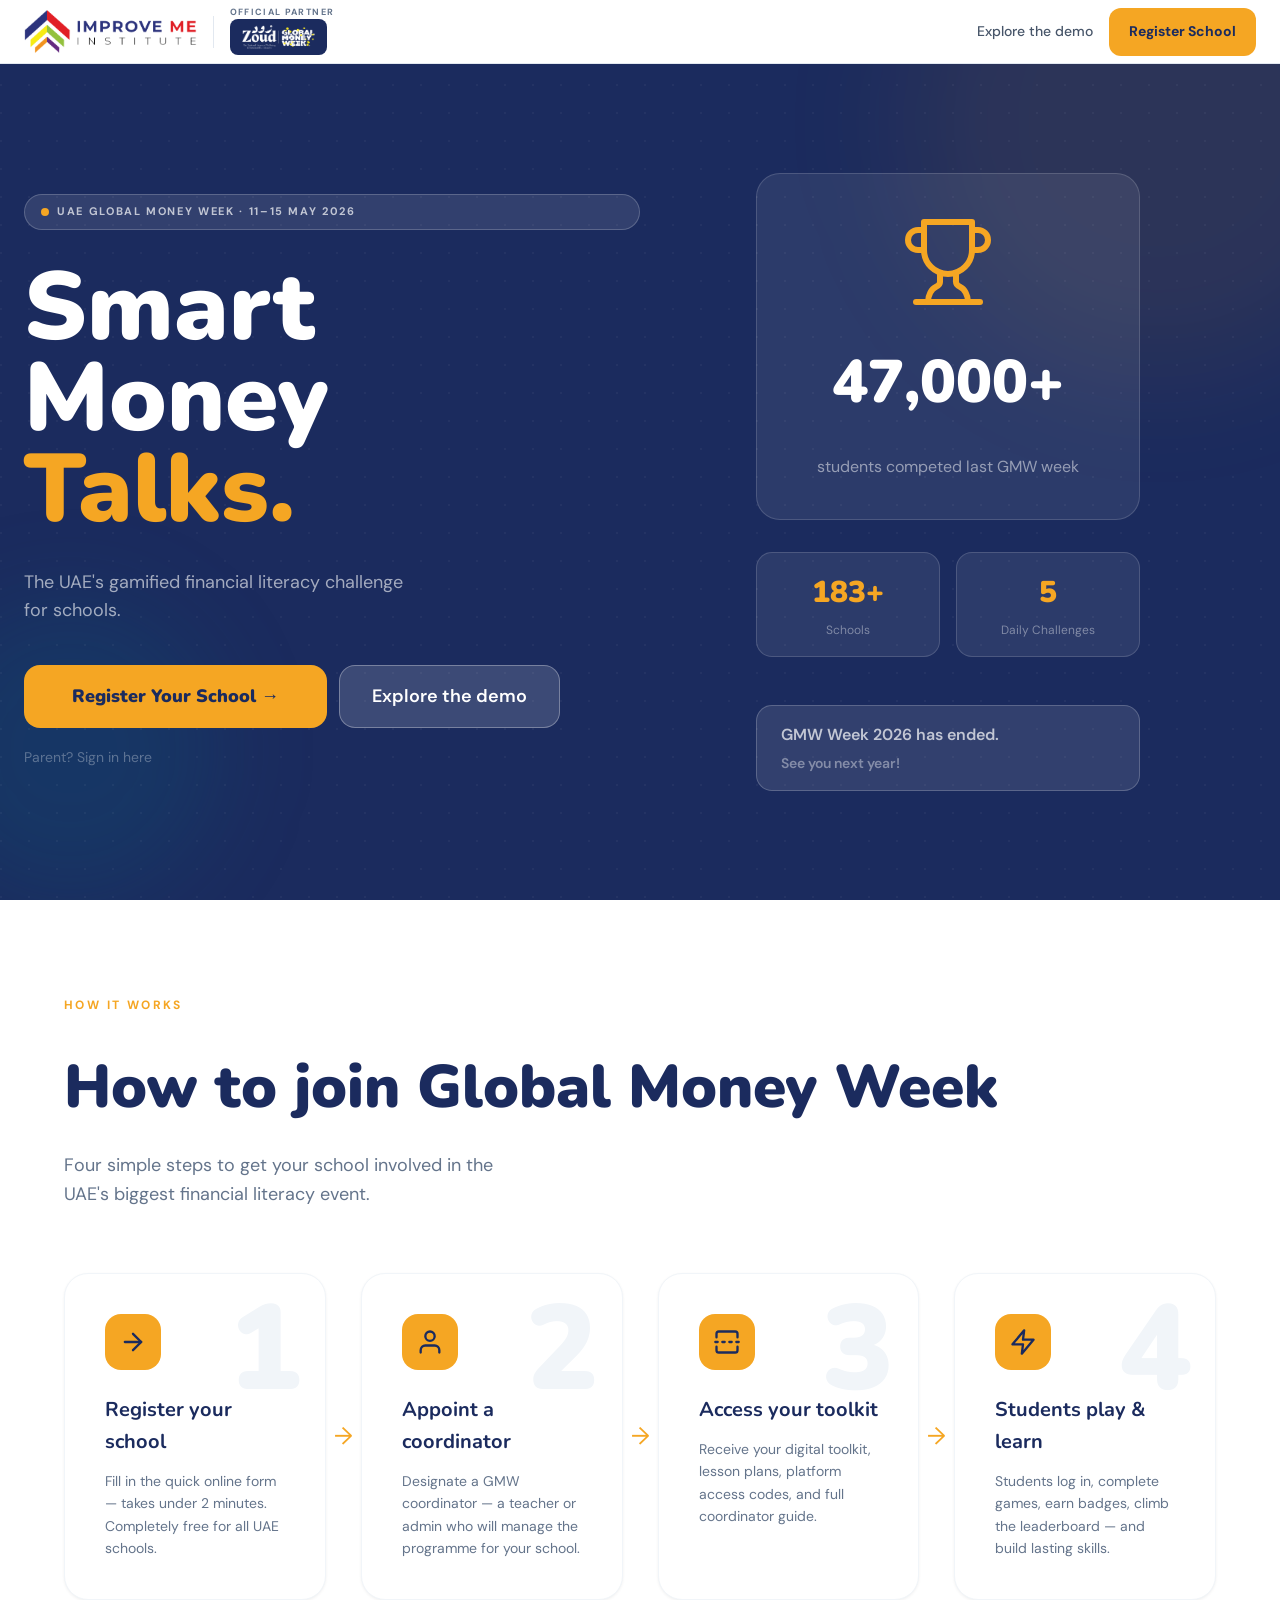
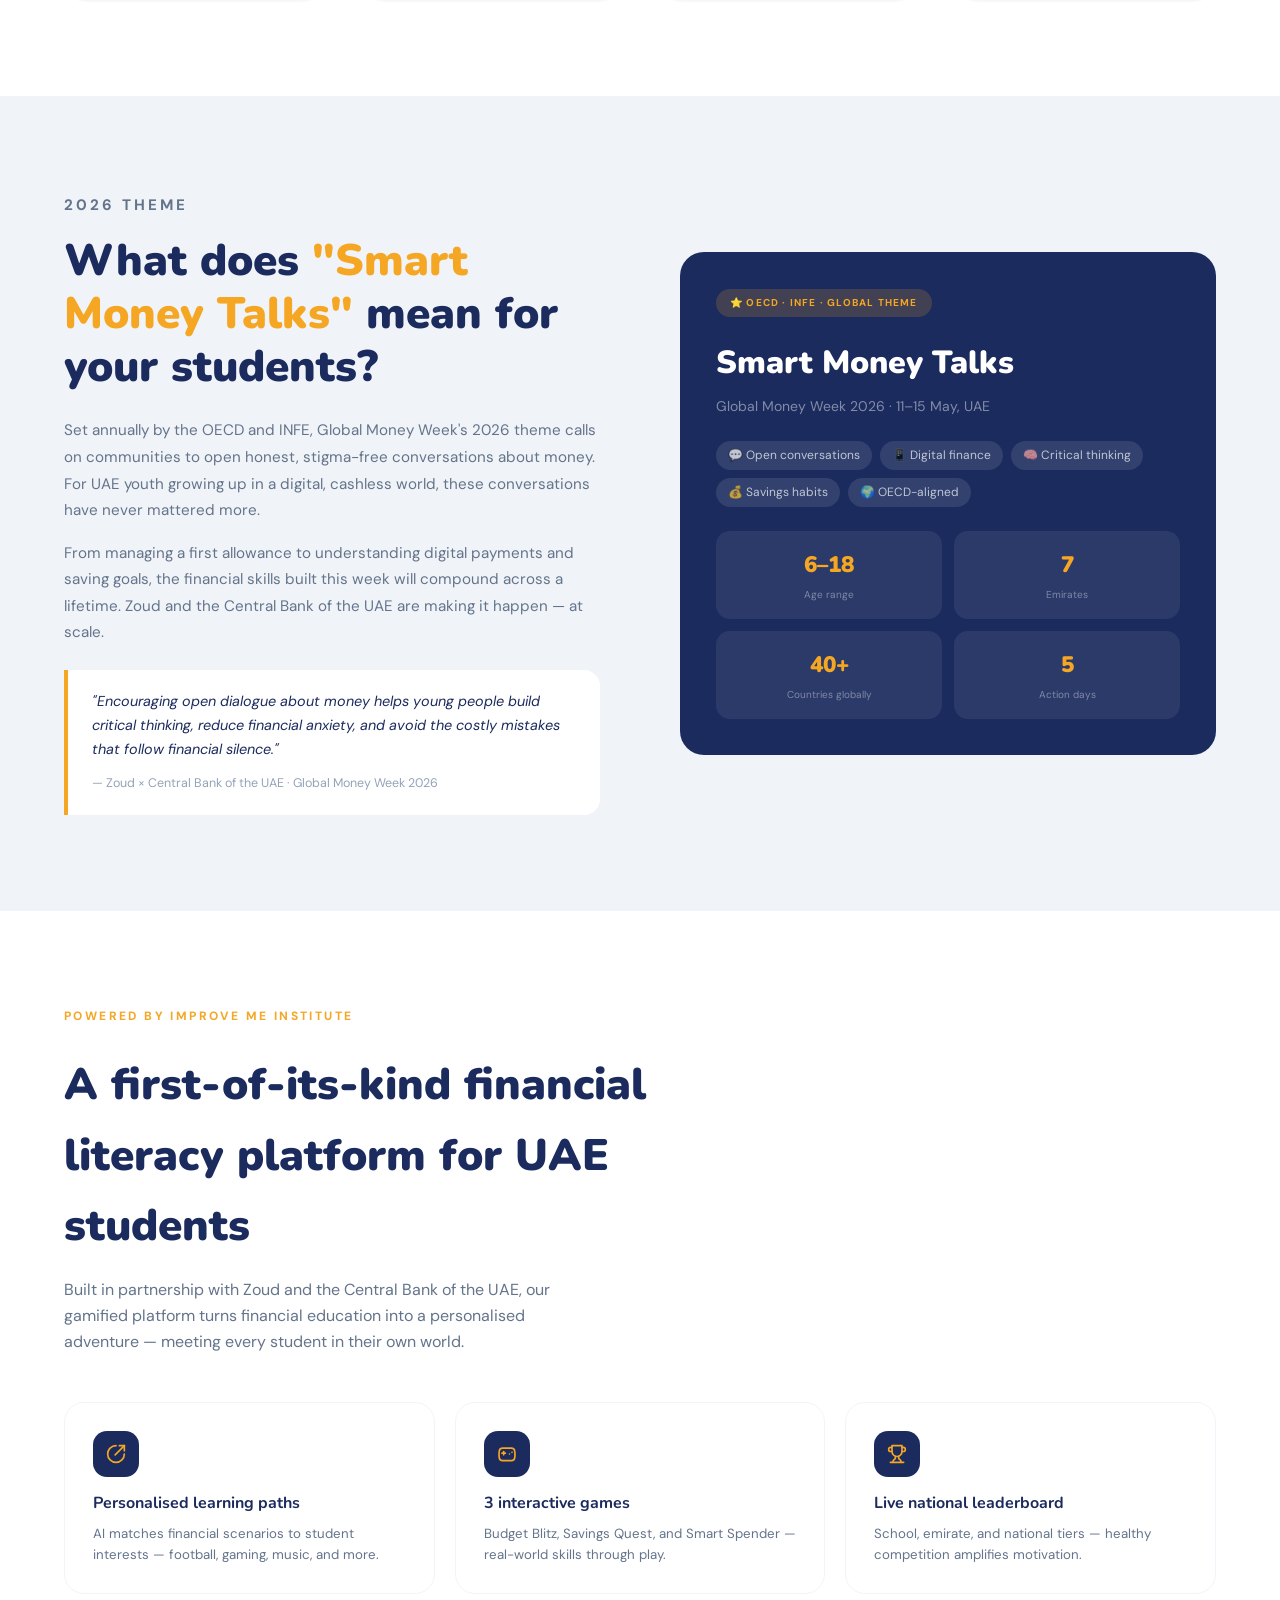
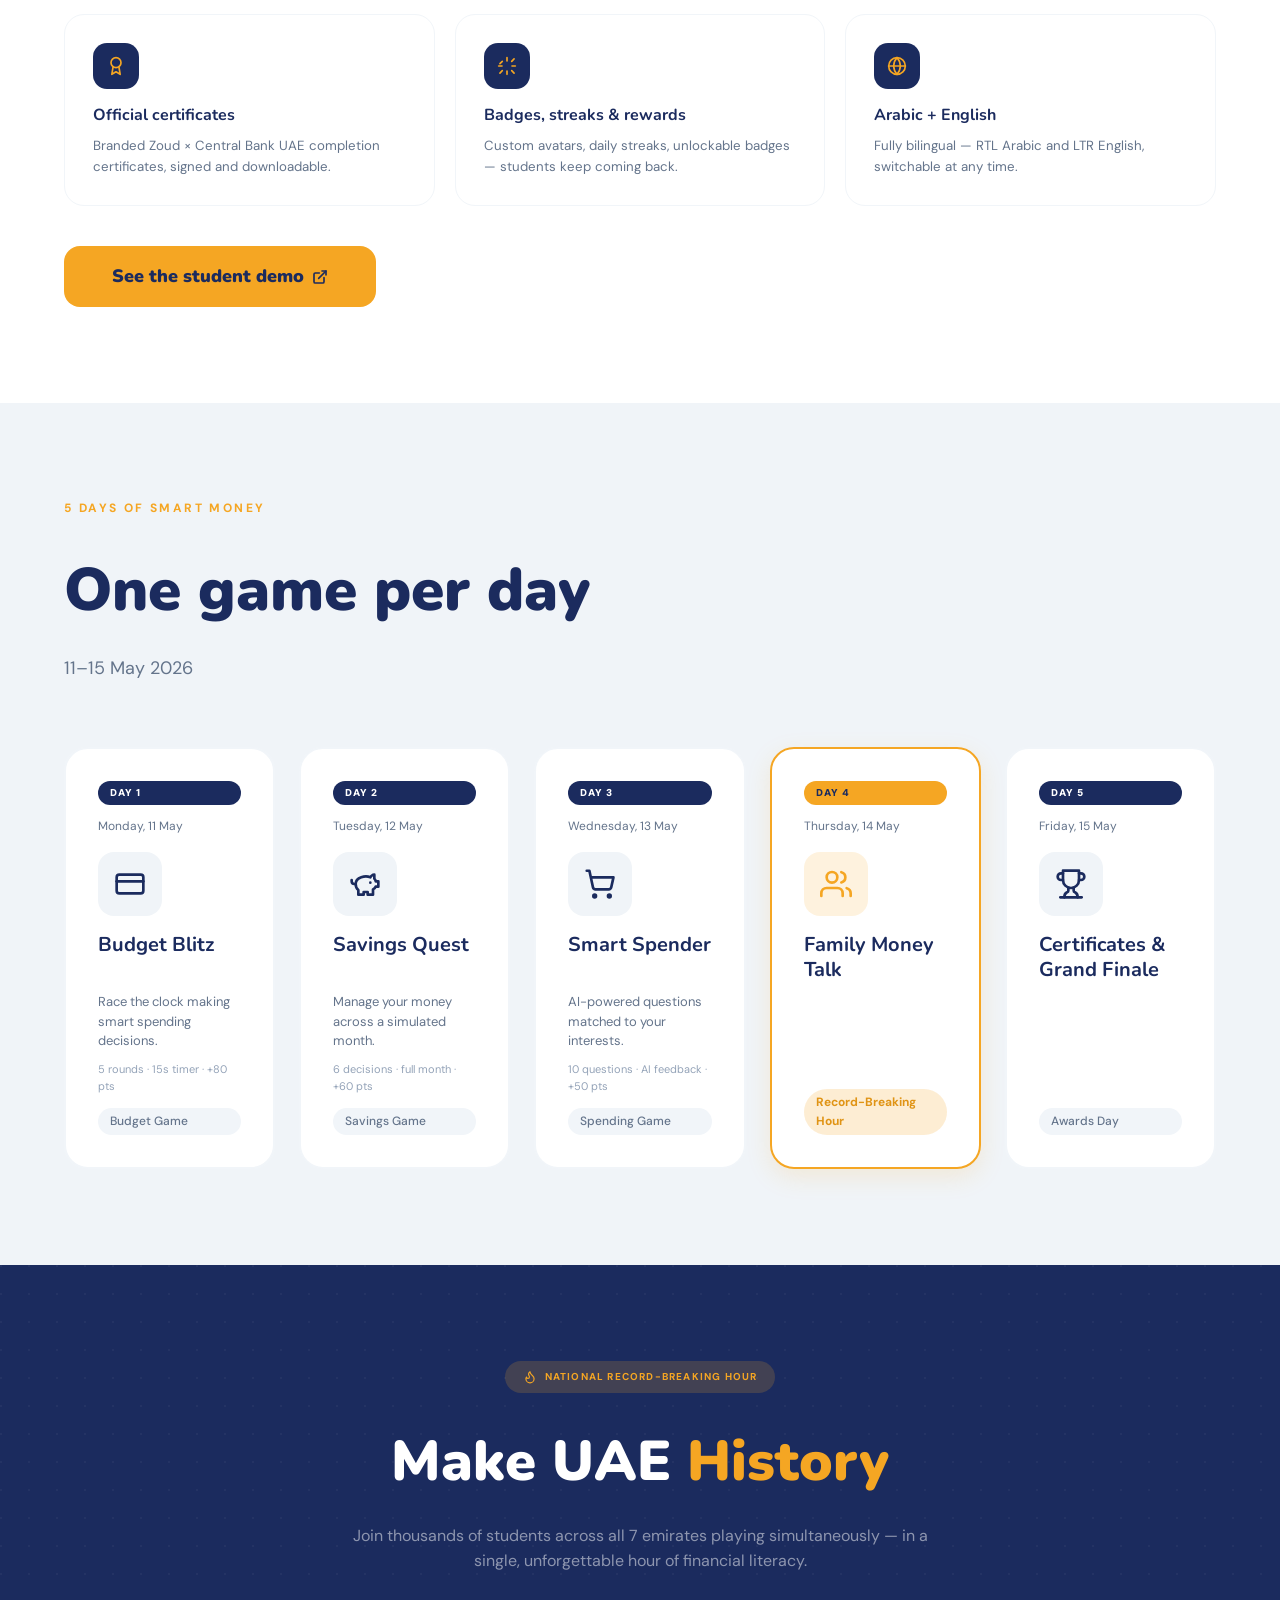
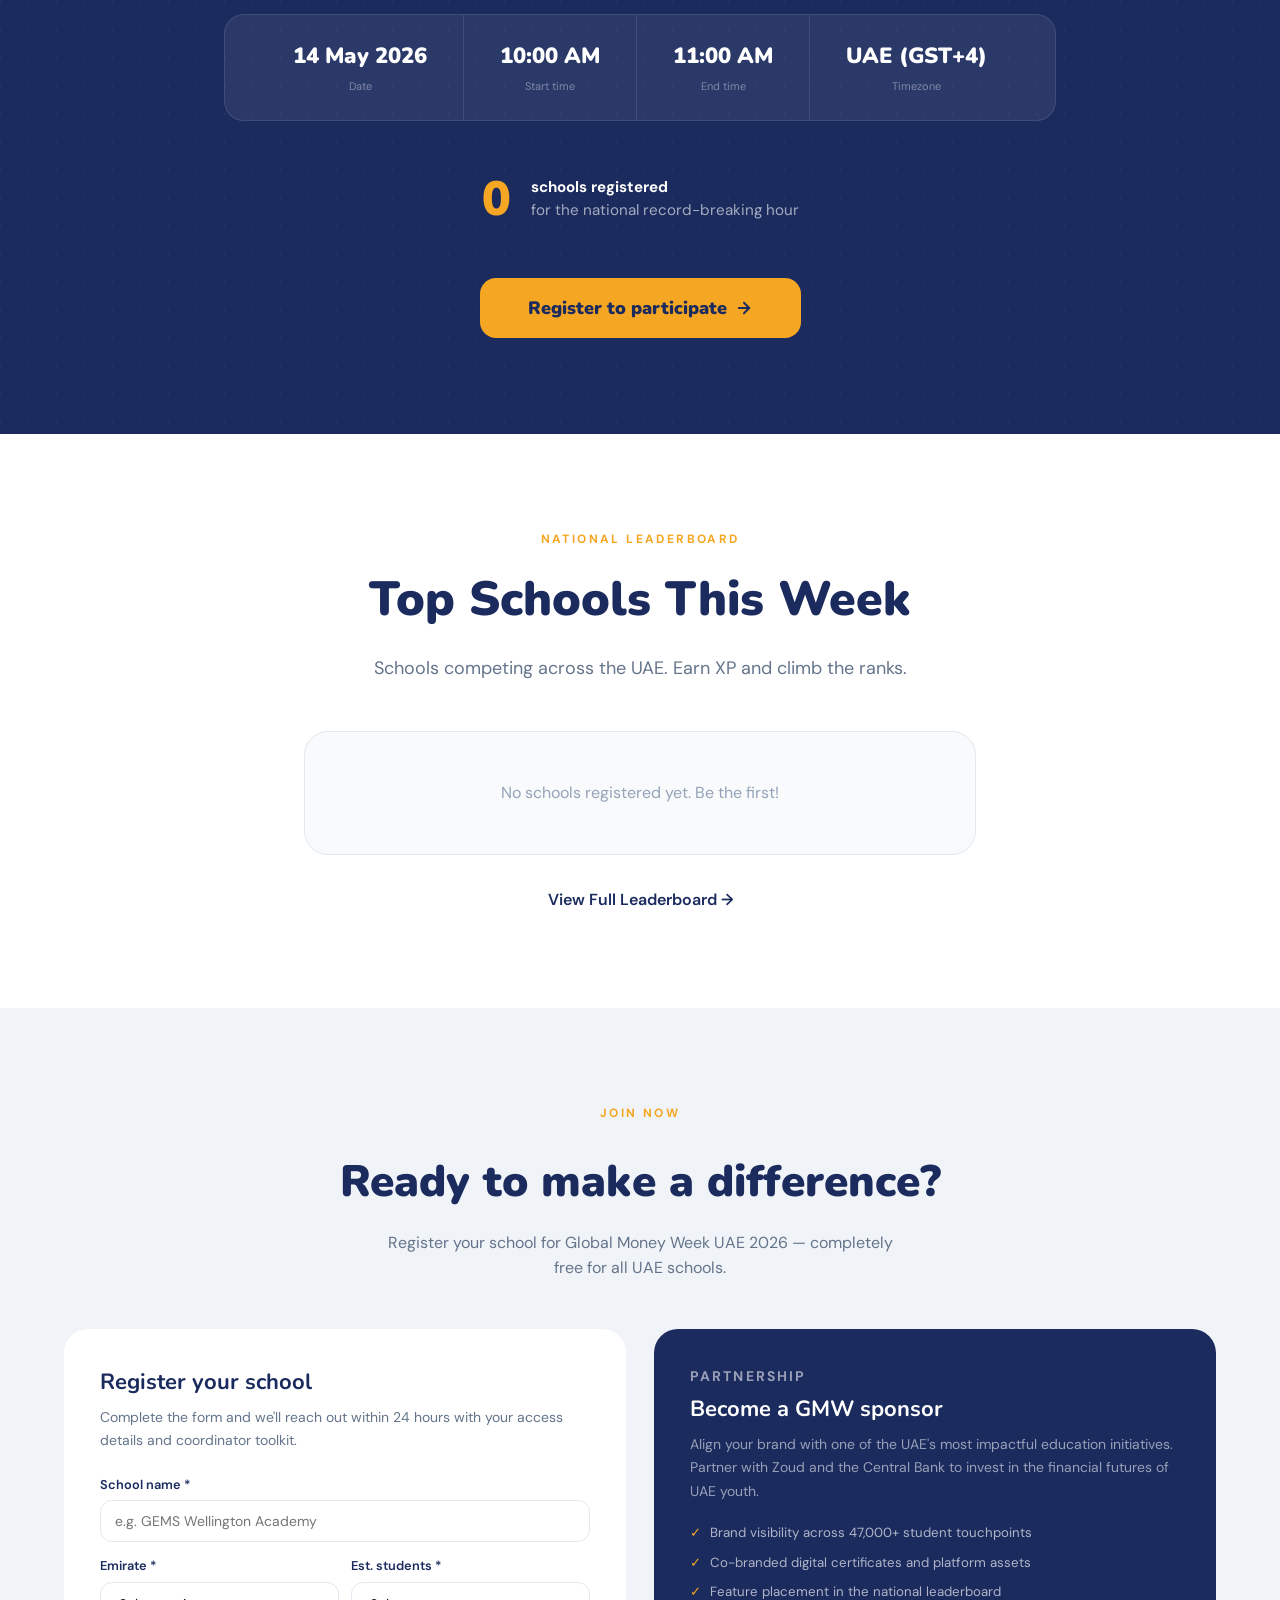
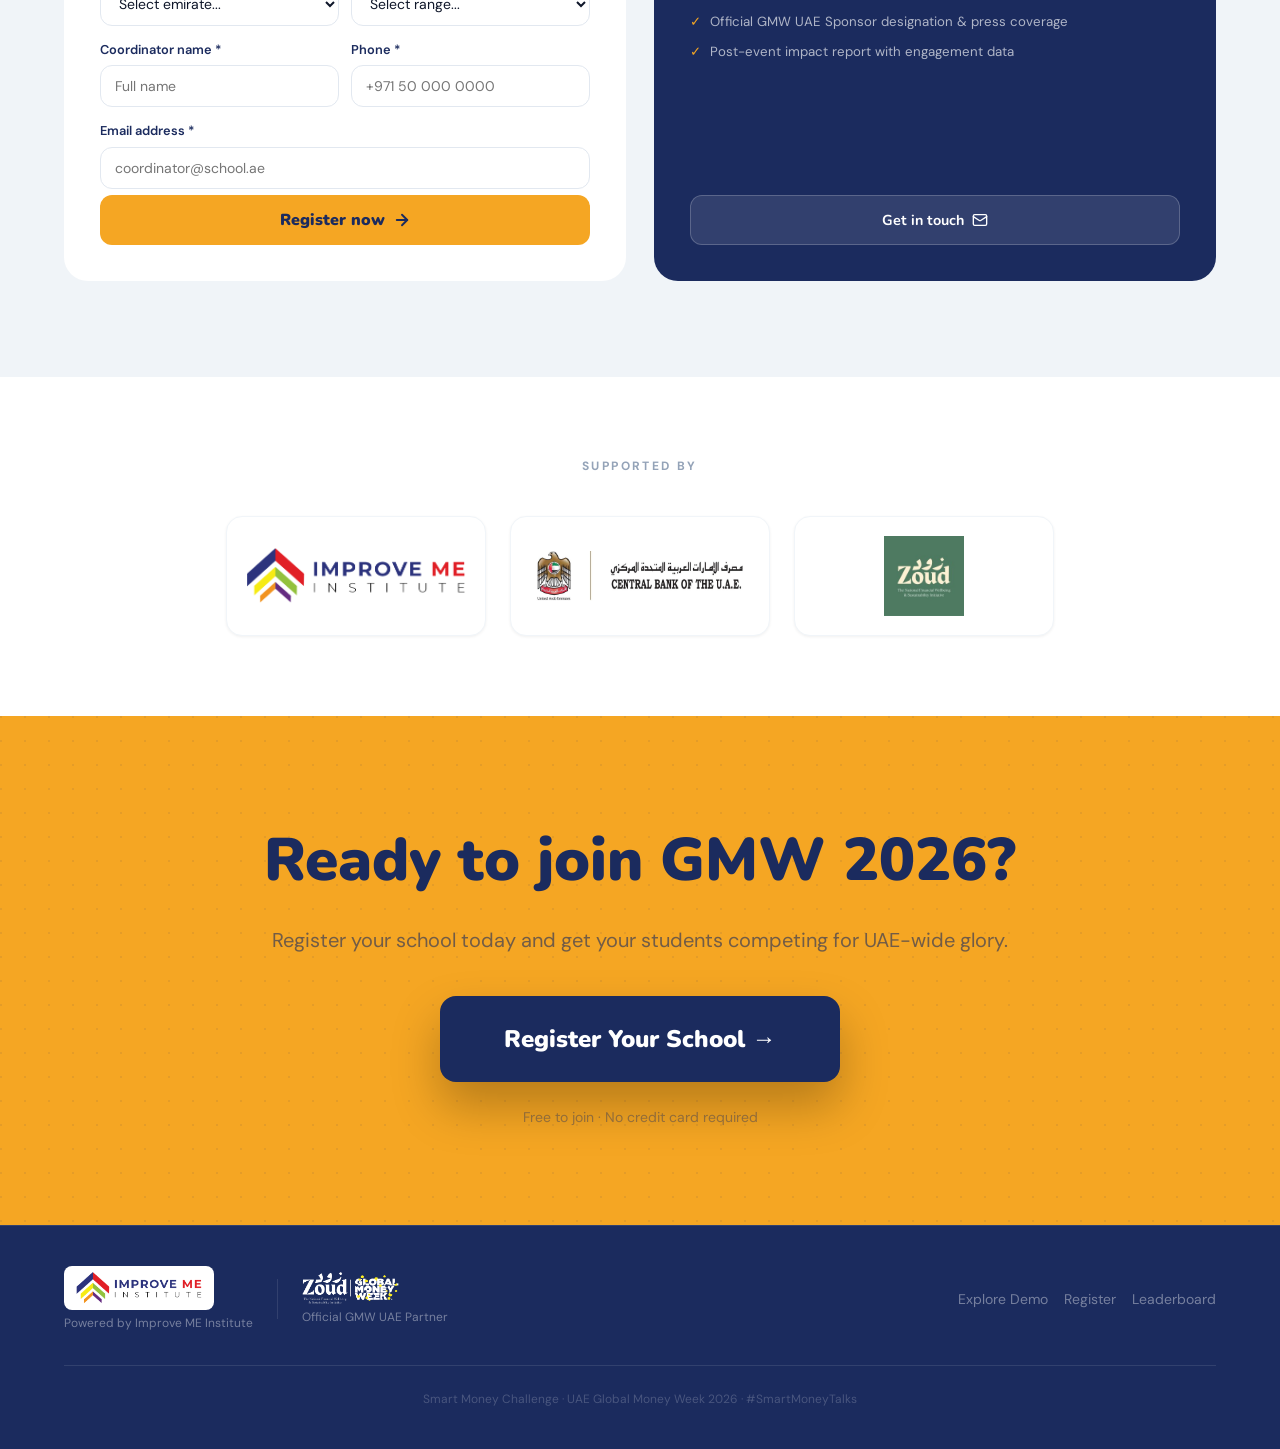
==== landing-page/smart-money-challenge.html @ eb3cdd10 "Rename landing page to smart-money-challenge.html; make app full-viewport - Rename landing-page/inde" ====
<!DOCTYPE html>
<html lang="en">
<head>
<meta charset="UTF-8"/>
<meta name="viewport" content="width=device-width, initial-scale=1.0"/>
<title>Smart Money Challenge — GMW 2026</title>
<meta name="description" content="UAE Global Money Week 2026 — Smart Money Talks"/>
<link rel="preconnect" href="https://fonts.googleapis.com"/>
<link rel="preconnect" href="https://fonts.gstatic.com" crossorigin/>
<link href="https://fonts.googleapis.com/css2?family=Nunito:wght@400;600;700;800;900&family=DM+Sans:wght@400;500;600&display=swap" rel="stylesheet"/>
<style>
*,*::before,*::after{box-sizing:border-box;margin:0;padding:0}
html{color-scheme:light;scroll-behavior:smooth}
body{
  font-family:'DM Sans',system-ui,sans-serif;
  background:#F0F4F8;
  color:#0F172A;
  line-height:1.6;
  overflow-x:hidden;
  min-height:100vh;
  -webkit-font-smoothing:antialiased;
}
img{max-width:100%;display:block}
a{text-decoration:none;color:inherit}

/* ANIMATIONS */
@keyframes fadeInUpLanding{from{opacity:0;transform:translateY(32px)}to{opacity:1;transform:translateY(0)}}
@keyframes fadeIn{from{opacity:0}to{opacity:1}}
@keyframes pulse-slow{0%,100%{opacity:1}50%{opacity:.6}}
.anim-1{animation:fadeInUpLanding .7s ease-out .1s both}
.anim-2{animation:fadeInUpLanding .7s ease-out .25s both}
.anim-3{animation:fadeInUpLanding .7s ease-out .4s both}
.anim-4{animation:fadeInUpLanding .7s ease-out .55s both}
.anim-5{animation:fadeInUpLanding .7s ease-out .7s both}
.pulse-dot{animation:pulse-slow 2s ease-in-out infinite}

/* NAV */
nav.topnav{
  position:fixed;top:0;left:0;right:0;z-index:50;
  height:64px;background:#fff;border-bottom:1px solid #E2E8F0;
  display:flex;align-items:center;
}
.nav-inner{
  height:100%;max-width:80rem;margin:0 auto;padding:0 1.5rem;
  display:flex;align-items:center;justify-content:space-between;width:100%;
}
.nav-logo{display:flex;align-items:center;gap:1rem}
.nav-divider{height:2rem;width:1px;background:#E2E8F0}
.nav-brand{display:flex;flex-direction:column;align-items:flex-start;gap:2px}
.nav-brand-label{font-size:9px;font-weight:700;letter-spacing:.15em;text-transform:uppercase;color:#64748B;line-height:1}
.nav-brand-badge{background:#1B2B5E;border-radius:8px;padding:6px 12px;display:flex;align-items:center;justify-content:center}
.nav-actions{display:flex;align-items:center;gap:1rem}
.nav-demo{color:#475569;font-size:.875rem;font-weight:500;transition:color .2s;display:flex;align-items:center;min-height:48px}
.nav-demo:hover{color:#0F172A}
.nav-register{
  background:#F5A623;color:#1B2B5E;font-weight:700;
  border-radius:12px;padding:8px 20px;font-size:.875rem;
  transition:background .2s;display:flex;align-items:center;min-height:48px;
}
.nav-register:hover{background:#E09415}

/* HERO */
.hero{
  min-height:100vh;background:#1B2B5E;padding-top:64px;
  overflow:hidden;position:relative;
}
.hero-bg-circle1{
  position:absolute;width:500px;height:500px;border-radius:50%;
  background:rgba(245,166,35,.08);top:-128px;right:-128px;
  filter:blur(64px);pointer-events:none;
}
.hero-bg-circle2{
  position:absolute;width:300px;height:300px;border-radius:50%;
  background:rgba(0,123,138,.15);bottom:0;left:-80px;
  filter:blur(48px);pointer-events:none;
}
.hero-dot-grid{
  position:absolute;inset:0;opacity:.04;
  background-image:radial-gradient(circle at 1px 1px,white 1px,transparent 0);
  background-size:28px 28px;pointer-events:none;
}
.hero-inner{
  max-width:80rem;margin:0 auto;padding:0 1.5rem;
  position:relative;z-index:10;
}
.hero-grid{
  display:grid;grid-template-columns:1fr 1fr;gap:0;
  align-items:stretch;min-height:calc(100vh - 64px);
}
.hero-left{
  display:flex;flex-direction:column;justify-content:center;
  padding:96px 0;min-height:calc(100vh - 64px);
}
.hero-badge{
  display:inline-flex;align-items:center;gap:8px;
  background:rgba(255,255,255,.1);border:1px solid rgba(255,255,255,.2);
  border-radius:999px;padding:8px 16px;margin-bottom:32px;
}
.hero-badge-dot{width:8px;height:8px;border-radius:50%;background:#F5A623}
.hero-badge-text{color:rgba(255,255,255,.7);font-size:11px;font-weight:700;letter-spacing:.15em;text-transform:uppercase}
.hero-h1{margin-bottom:32px;font-family:'Nunito',sans-serif}
.hero-h1 .line1,.hero-h1 .line2{display:block;font-size:clamp(56px,9vw,96px);font-weight:900;color:#fff;line-height:.95}
.hero-h1 .line3{display:block;font-size:clamp(56px,9vw,96px);font-weight:900;color:#F5A623;line-height:.95}
.hero-sub{font-size:1.125rem;color:rgba(255,255,255,.6);line-height:1.6;max-width:24rem;margin-bottom:0}
.hero-cta{display:flex;flex-wrap:wrap;gap:12px;margin-top:40px}
.btn-primary{
  background:#F5A623;color:#1B2B5E;font-weight:900;font-family:'Nunito',sans-serif;
  border-radius:16px;padding:16px 48px;font-size:1.125rem;
  transition:background .2s,transform .2s;text-align:center;
  display:inline-flex;align-items:center;justify-content:center;min-height:48px;
}
.btn-primary:hover{background:#E09415;transform:scale(1.02)}
.btn-secondary{
  background:rgba(255,255,255,.15);color:#fff;font-weight:600;
  border-radius:16px;padding:16px 32px;font-size:1.125rem;
  border:1px solid rgba(255,255,255,.3);transition:background .2s;
  text-align:center;display:inline-flex;align-items:center;justify-content:center;min-height:48px;
}
.btn-secondary:hover{background:rgba(255,255,255,.25)}
.hero-parent-link{margin-top:16px;display:block}
.hero-parent-link a{color:rgba(255,255,255,.3);font-size:.875rem;transition:color .2s}
.hero-parent-link a:hover{color:rgba(255,255,255,.6)}

.hero-right{
  display:flex;flex-direction:column;align-items:center;justify-content:center;
  gap:32px;padding:64px 0;min-height:calc(100vh - 64px);
}
.hero-stat-card{
  width:100%;max-width:24rem;
  background:rgba(255,255,255,.08);border:1px solid rgba(255,255,255,.15);
  border-radius:24px;padding:40px;display:flex;flex-direction:column;
  align-items:center;text-align:center;gap:24px;
}
.hero-trophy{width:96px;height:96px;color:#F5A623}
.hero-stat-number{font-family:'Nunito',sans-serif;font-weight:900;font-size:3.75rem;color:#fff}
.hero-stat-label{color:rgba(255,255,255,.5);font-size:1rem}
.hero-pills{display:flex;gap:16px;width:100%;max-width:24rem}
.hero-pill{
  background:rgba(255,255,255,.08);border:1px solid rgba(255,255,255,.15);
  border-radius:16px;padding:16px 24px;text-align:center;flex:1;
}
.hero-pill-num{font-family:'Nunito',sans-serif;font-weight:900;font-size:1.875rem;color:#F5A623}
.hero-pill-label{color:rgba(255,255,255,.4);font-size:12px;margin-top:4px}
.hero-countdown-wrap{width:100%;max-width:24rem;margin-top:16px}

/* COUNTDOWN */
.countdown-label{
  color:rgba(255,255,255,.5);font-size:10px;font-weight:700;
  letter-spacing:.2em;text-transform:uppercase;margin-bottom:16px;display:block;
}
.countdown-grid{display:flex;gap:12px}
.countdown-box{
  background:rgba(27,43,94,.6);backdrop-filter:blur(12px);
  border:1px solid rgba(255,255,255,.2);border-radius:16px;
  width:72px;height:72px;display:flex;flex-direction:column;
  align-items:center;justify-content:center;
}
.countdown-val{font-family:'Nunito',sans-serif;font-weight:900;font-size:1.875rem;color:#F5A623;font-variant-numeric:tabular-nums}
.countdown-unit{color:rgba(255,255,255,.4);font-size:9px;font-weight:700;letter-spacing:.1em;margin-top:2px}
.countdown-live{background:#F5A623;border-radius:16px;padding:16px 24px}
.countdown-live p{font-family:'Nunito',sans-serif;font-weight:900;color:#1B2B5E;font-size:1.25rem}
.countdown-ended{background:rgba(255,255,255,.1);border:1px solid rgba(255,255,255,.2);border-radius:16px;padding:16px 24px}
.countdown-ended p{color:rgba(255,255,255,.7);font-size:1rem;font-weight:600}
.countdown-ended .sub{color:rgba(255,255,255,.4);font-size:.875rem;margin-top:4px}

/* HOW IT WORKS */
.how{background:#fff;padding:96px 24px}
.section-inner{max-width:72rem;margin:0 auto}
.section-tag{color:#F5A623;font-size:12px;font-weight:700;letter-spacing:.2em;text-transform:uppercase;margin-bottom:24px}
.how-h2{font-family:'Nunito',sans-serif;font-weight:900;font-size:clamp(2.5rem,5vw,3.75rem);color:#1B2B5E;margin-bottom:16px}
.how-sub{color:#64748B;font-size:1.125rem;max-width:28rem;margin-bottom:64px}
.steps-row{display:flex;align-items:stretch;gap:8px}
.step-card{
  background:#fff;border-radius:24px;padding:40px;
  border:1px solid #F1F5F9;box-shadow:0 1px 3px rgba(0,0,0,.06);
  transition:transform .3s,box-shadow .3s;position:relative;
  overflow:hidden;flex:1;min-width:0;
}
.step-card:hover{transform:translateY(-8px);box-shadow:0 20px 48px rgba(0,0,0,.12)}
.step-bg-num{
  position:absolute;top:16px;right:24px;
  font-family:'Nunito',sans-serif;font-weight:900;
  font-size:120px;color:#F1F5F9;line-height:1;
  pointer-events:none;user-select:none;
}
.step-icon-wrap{
  width:56px;height:56px;border-radius:16px;background:#F5A623;
  display:flex;align-items:center;justify-content:center;margin-bottom:24px;
  position:relative;
}
.step-icon-wrap svg{width:28px;height:28px;color:#1B2B5E}
.step-title{font-family:'Nunito',sans-serif;font-weight:700;font-size:1.25rem;color:#1B2B5E;margin-bottom:12px}
.step-desc{color:#64748B;line-height:1.6;font-size:.875rem}
.step-arrow{color:#F5A623;font-size:1.5rem;align-self:center;flex-shrink:0;display:flex}

/* FIVE DAYS */
.five{background:#F0F4F8;padding:96px 24px}
.five-inner{max-width:72rem;margin:0 auto}
.five-h2{font-family:'Nunito',sans-serif;font-weight:900;font-size:clamp(2.5rem,5vw,3.75rem);color:#1B2B5E;margin-bottom:16px}
.five-sub{color:#64748B;font-size:1.125rem;margin-bottom:64px}
.days-row{display:grid;grid-template-columns:repeat(5,1fr);gap:24px}
.day-card{
  background:#fff;border-radius:24px;border:2px solid #F1F5F9;
  padding:32px;transition:transform .3s,box-shadow .3s;
  min-height:300px;display:flex;flex-direction:column;
}
.day-card:hover{transform:translateY(-8px);box-shadow:0 12px 32px rgba(0,0,0,.1)}
.day-card.highlight{border-color:#F5A623;box-shadow:0 8px 24px rgba(245,166,35,.15)}
.day-badge{
  display:inline-flex;border-radius:999px;padding:4px 12px;
  font-size:10px;font-weight:900;letter-spacing:.1em;margin-bottom:12px;
  background:#1B2B5E;color:#fff;
}
.day-badge.highlight{background:#F5A623;color:#1B2B5E}
.day-date{color:#64748B;font-size:12px;margin-bottom:16px}
.day-icon-wrap{
  width:64px;height:64px;border-radius:16px;background:#F0F4F8;
  display:flex;align-items:center;justify-content:center;margin-bottom:16px;
}
.day-icon-wrap.highlight{background:rgba(245,166,35,.15)}
.day-icon-wrap svg{width:32px;height:32px;color:#1B2B5E}
.day-icon-wrap.highlight svg{color:#F5A623}
.day-title{
  font-family:'Nunito',sans-serif;font-weight:700;font-size:1.25rem;color:#1B2B5E;
  margin-bottom:8px;line-height:1.25;min-height:52px;display:flex;align-items:flex-start;
}
.day-desc{color:#64748B;font-size:13px;line-height:1.5;margin-bottom:10px;flex-grow:1}
.day-meta{font-size:11px;color:#94A3B8;margin-bottom:12px}
.day-type{
  font-size:12px;border-radius:999px;padding:4px 12px;font-weight:500;
  margin-top:auto;background:#F1F5F9;color:#64748B;display:inline-block;
}
.day-type.highlight{background:rgba(245,166,35,.2);color:#E09415;font-weight:700}

/* LEADERBOARD */
.lb{background:#fff;padding:96px 24px}
.lb-inner{max-width:72rem;margin:0 auto}
.lb-tag{color:#F5A623;font-size:12px;font-weight:700;letter-spacing:.2em;text-transform:uppercase;margin-bottom:12px;text-align:center}
.lb-h2{font-family:'Nunito',sans-serif;font-weight:900;font-size:clamp(2rem,4vw,3rem);color:#1B2B5E;margin-bottom:16px;text-align:center}
.lb-sub{color:#64748B;font-size:1.125rem;margin-bottom:48px;text-align:center}
.lb-table{
  max-width:42rem;margin:0 auto;
  background:#F8FAFC;
  border:1px solid #E2E8F0;border-radius:24px;overflow:hidden;
}
.lb-empty{text-align:center;padding:48px;color:#94A3B8}
.lb-row{
  display:flex;align-items:center;gap:16px;
  padding:16px 24px;border-bottom:1px solid #E2E8F0;
  min-height:48px;transition:background .2s;
}
.lb-row:last-child{border-bottom:none}
.lb-row:hover{background:#F0F4F8}
.lb-rank{width:24px;height:24px;flex-shrink:0;display:flex;align-items:center;justify-content:center}
.lb-rank svg{width:24px;height:24px}
.lb-rank-crown{color:#F5A623}
.lb-rank-silver{color:#94A3B8}
.lb-rank-bronze{color:#FB923C}
.lb-rank-num{color:#94A3B8;font-weight:700;font-size:.875rem}
.lb-name{flex:1;font-weight:600;color:#1B2B5E}
.lb-name.first{font-family:'Nunito',sans-serif;font-weight:900;font-size:1.125rem}
.lb-emirate{background:#F1F5F9;color:#64748B;font-size:12px;border-radius:999px;padding:4px 8px;flex-shrink:0}
.lb-xp{background:rgba(245,166,35,.15);color:#E09415;font-weight:700;font-size:.875rem;border-radius:999px;padding:4px 12px;flex-shrink:0;font-variant-numeric:tabular-nums}
.lb-link{text-align:center;margin-top:32px}
.lb-link a{color:#1B2B5E;font-weight:600;transition:color .2s}
.lb-link a:hover{color:#F5A623}

/* SUPPORTED BY */
.support{background:#fff;padding:80px 24px}
.support-inner{max-width:56rem;margin:0 auto}
.support-tag{color:#94A3B8;font-size:12px;font-weight:700;letter-spacing:.2em;text-transform:uppercase;text-align:center;margin-bottom:40px}
.logos-row{display:flex;flex-wrap:wrap;align-items:center;justify-content:center;gap:24px}
.logo-box{
  background:#fff;border-radius:16px;border:1px solid #F1F5F9;
  box-shadow:0 1px 3px rgba(0,0,0,.06);width:260px;height:120px;
  display:flex;align-items:center;justify-content:center;overflow:hidden;
  transition:box-shadow .2s,border-color .2s;
}
.logo-box:hover{box-shadow:0 4px 16px rgba(0,0,0,.1);border-color:#E2E8F0}
.logo-box img{max-height:80px;max-width:220px;width:auto;object-fit:contain}
.logo-box.wide img{max-height:90px}

/* FINAL CTA */
.cta{background:#F5A623;padding:96px 24px;position:relative;overflow:hidden}
.cta-dot-grid{
  position:absolute;inset:0;opacity:.08;
  background-image:radial-gradient(circle at 1px 1px,#1B2B5E 1px,transparent 0);
  background-size:24px 24px;pointer-events:none;
}
.cta-inner{max-width:48rem;margin:0 auto;text-align:center;position:relative;z-index:1}
.cta-h2{font-family:'Nunito',sans-serif;font-weight:900;font-size:clamp(2.5rem,5vw,3.75rem);color:#1B2B5E;margin-bottom:16px}
.cta-sub{color:rgba(27,43,94,.6);font-size:1.25rem;margin-bottom:40px}
.btn-cta{
  display:inline-flex;align-items:center;justify-content:center;
  background:#1B2B5E;color:#fff;font-family:'Nunito',sans-serif;font-weight:900;
  border-radius:16px;padding:24px 64px;font-size:1.5rem;
  transition:background .2s,transform .2s;box-shadow:0 24px 48px rgba(0,0,0,.25);
  min-height:48px;
}
.btn-cta:hover{background:#111F45;transform:scale(1.02)}
.cta-note{margin-top:24px;color:rgba(27,43,94,.4);font-size:.875rem}

/* FOOTER */
footer{background:#1B2B5E;padding:40px 24px;border-top:1px solid rgba(255,255,255,.1)}
.footer-inner{max-width:72rem;margin:0 auto}
.footer-top{display:flex;flex-wrap:wrap;justify-content:space-between;align-items:center;gap:24px}
.footer-brand{display:flex;align-items:center;gap:24px}
.footer-brand-left{display:flex;flex-direction:column;align-items:flex-start;gap:4px}
.footer-brand-logo{background:#fff;border-radius:8px;padding:6px 12px;display:inline-flex}
.footer-brand-sub{color:rgba(255,255,255,.4);font-size:12px}
.footer-divider{height:40px;width:1px;background:rgba(255,255,255,.1)}
.footer-brand-right{display:flex;flex-direction:column;align-items:flex-start;gap:4px}
.footer-nav{display:flex;align-items:center;gap:16px;font-size:.875rem}
.footer-nav a{color:rgba(255,255,255,.4);transition:color .2s;display:flex;align-items:center;min-height:48px}
.footer-nav a:hover{color:rgba(255,255,255,.8)}
.footer-bottom{border-top:1px solid rgba(255,255,255,.1);margin-top:32px;padding-top:24px;text-align:center}
.footer-bottom p{color:rgba(255,255,255,.2);font-size:12px}

/* RESPONSIVE */
@media(max-width:1023px){
  .hero-grid{grid-template-columns:1fr}
  .hero-left{padding:80px 0 40px;min-height:auto}
  .hero-right{padding:40px 0 80px;min-height:auto}
  .steps-row{flex-direction:column}
  .step-arrow{display:none}
  .days-row{grid-template-columns:repeat(2,1fr);gap:16px}
}
@media(max-width:639px){
  .days-row{grid-template-columns:1fr}
  .logos-row{flex-direction:column}
  .footer-top{flex-direction:column;align-items:center}
  .footer-brand{flex-direction:column;align-items:center}
}

/* ABOUT THE THEME */
.about{background:#F0F4F8;padding:96px 24px}
.about-inner{max-width:72rem;margin:0 auto;display:grid;grid-template-columns:1fr 1fr;gap:80px;align-items:center}
.about-h2{font-family:'Nunito',sans-serif;font-weight:900;font-size:clamp(1.75rem,3.5vw,2.75rem);color:#1B2B5E;margin-bottom:24px;line-height:1.2}
.about-h2 span{color:#F5A623}
.about-body p{color:#64748B;font-size:.95rem;line-height:1.75;margin-bottom:16px}
.about-quote{background:#fff;border-left:4px solid #F5A623;border-radius:0 16px 16px 0;padding:20px 24px;margin-top:24px}
.about-quote blockquote{color:#1B2B5E;font-style:italic;font-size:.9rem;line-height:1.65;margin-bottom:8px}
.about-quote cite{color:#94A3B8;font-size:.78rem;font-style:normal}
.theme-card{background:#1B2B5E;border-radius:24px;padding:36px}
.theme-tag{display:inline-flex;align-items:center;gap:8px;background:rgba(245,166,35,.18);color:#F5A623;font-size:10px;font-weight:700;letter-spacing:.12em;text-transform:uppercase;padding:6px 14px;border-radius:999px;margin-bottom:20px}
.theme-h3{font-family:'Nunito',sans-serif;font-weight:900;font-size:2rem;color:#fff;margin-bottom:6px}
.theme-sub{color:rgba(255,255,255,.45);font-size:.875rem;margin-bottom:24px}
.theme-pills{display:flex;flex-wrap:wrap;gap:8px;margin-bottom:24px}
.theme-pill{background:rgba(255,255,255,.1);color:rgba(255,255,255,.7);font-size:12px;border-radius:999px;padding:5px 12px}
.theme-stats{display:grid;grid-template-columns:repeat(2,1fr);gap:12px}
.theme-stat{background:rgba(255,255,255,.07);border-radius:14px;padding:16px;text-align:center}
.theme-stat-num{font-family:'Nunito',sans-serif;font-weight:900;font-size:1.4rem;color:#F5A623}
.theme-stat-lbl{color:rgba(255,255,255,.4);font-size:10px;margin-top:4px}

/* PLATFORM FEATURES */
.features{background:#fff;padding:96px 24px}
.features-inner{max-width:72rem;margin:0 auto}
.features-h2{font-family:'Nunito',sans-serif;font-weight:900;font-size:clamp(1.75rem,3.5vw,2.75rem);color:#1B2B5E;margin-bottom:16px;max-width:38rem}
.features-sub{color:#64748B;font-size:1rem;margin-bottom:48px;max-width:32rem}
.features-grid{display:grid;grid-template-columns:repeat(3,1fr);gap:20px;margin-bottom:40px}
.feature-card{background:#fff;border-radius:20px;padding:28px;border:1px solid #F1F5F9;transition:transform .3s,box-shadow .3s}
.feature-card:hover{transform:translateY(-4px);box-shadow:0 12px 32px rgba(0,0,0,.08)}
.feature-icon{width:46px;height:46px;border-radius:14px;background:#1B2B5E;display:flex;align-items:center;justify-content:center;margin-bottom:14px}
.feature-icon svg{width:20px;height:20px;color:#F5A623}
.feature-title{font-family:'Nunito',sans-serif;font-weight:700;font-size:1rem;color:#1B2B5E;margin-bottom:6px}
.feature-desc{color:#64748B;font-size:.83rem;line-height:1.6}

/* RECORD-BREAKING HOUR */
.record{background:#1B2B5E;padding:96px 24px;position:relative;overflow:hidden}
.record-dot-grid{position:absolute;inset:0;opacity:.04;background-image:radial-gradient(circle at 1px 1px,white 1px,transparent 0);background-size:28px 28px;pointer-events:none}
.record-inner{max-width:52rem;margin:0 auto;text-align:center;position:relative;z-index:1}
.record-badge-tag{display:inline-flex;align-items:center;gap:8px;background:rgba(245,166,35,.18);color:#F5A623;font-size:10px;font-weight:700;letter-spacing:.12em;text-transform:uppercase;padding:8px 18px;border-radius:999px;margin-bottom:24px}
.record-h2{font-family:'Nunito',sans-serif;font-weight:900;font-size:clamp(2.25rem,5vw,3.5rem);color:#fff;margin-bottom:16px}
.record-h2 em{color:#F5A623;font-style:normal}
.record-sub{color:rgba(255,255,255,.5);font-size:1rem;margin-bottom:40px;max-width:36rem;margin-left:auto;margin-right:auto}
.record-time-card{display:flex;flex-wrap:wrap;justify-content:center;background:rgba(255,255,255,.07);border:1px solid rgba(255,255,255,.1);border-radius:20px;overflow:hidden;margin-bottom:40px}
.rtc-item{padding:24px 36px;text-align:center}
.rtc-val{font-family:'Nunito',sans-serif;font-weight:900;font-size:1.375rem;color:#fff}
.rtc-lbl{color:rgba(255,255,255,.4);font-size:11px;margin-top:4px}
.rtc-sep{width:1px;background:rgba(255,255,255,.1)}
.record-counter{display:flex;align-items:center;justify-content:center;gap:20px;margin-bottom:40px}
.rc-num{font-family:'Nunito',sans-serif;font-weight:900;font-size:3rem;color:#F5A623}
.rc-label{color:rgba(255,255,255,.6);font-size:.95rem;text-align:left;line-height:1.5}
.rc-label strong{color:#fff;display:block}

/* REGISTRATION */
.register{background:#F0F4F8;padding:96px 24px}
.register-inner{max-width:72rem;margin:0 auto}
.register-header{text-align:center;margin-bottom:48px}
.register-h2{font-family:'Nunito',sans-serif;font-weight:900;font-size:clamp(1.75rem,3.5vw,2.75rem);color:#1B2B5E;margin-bottom:12px}
.register-sub{color:#64748B;font-size:1rem;max-width:32rem;margin:0 auto}
.register-grid{display:grid;grid-template-columns:1fr 1fr;gap:28px}
.reg-form-card{background:#fff;border-radius:24px;padding:36px}
.reg-form-card h3{font-family:'Nunito',sans-serif;font-weight:700;font-size:1.375rem;color:#1B2B5E;margin-bottom:6px}
.reg-form-card>p{color:#64748B;font-size:.875rem;margin-bottom:24px;line-height:1.6}
.fg{margin-bottom:14px}
.fg label{display:block;font-size:.8rem;font-weight:600;color:#1B2B5E;margin-bottom:5px}
.fg input,.fg select{width:100%;padding:11px 14px;border:1.5px solid #E2E8F0;border-radius:12px;font-family:inherit;font-size:.875rem;color:#0F172A;background:#fff;transition:border-color .2s}
.fg input:focus,.fg select:focus{outline:none;border-color:#1B2B5E}
.fg input.err,.fg select.err{border-color:#EF4444}
.fe{display:none;color:#EF4444;font-size:.75rem;margin-top:3px}
.fe.show{display:block}
.form-row{display:grid;grid-template-columns:1fr 1fr;gap:12px}
.btn-submit{width:100%;padding:14px;background:#F5A623;color:#1B2B5E;font-family:'Nunito',sans-serif;font-weight:900;font-size:1rem;border-radius:12px;border:none;cursor:pointer;transition:background .2s,transform .15s;margin-top:6px;display:flex;align-items:center;justify-content:center;gap:8px}
.btn-submit:hover{background:#E09415;transform:translateY(-1px)}
.success-msg{display:none;text-align:center;padding:40px 20px}
.success-msg.show{display:block}
.success-ico{width:64px;height:64px;background:rgba(245,166,35,.15);border-radius:50%;display:flex;align-items:center;justify-content:center;margin:0 auto 16px}
.success-ico svg{color:#F5A623}
.success-msg h4{font-family:'Nunito',sans-serif;font-weight:700;font-size:1.25rem;color:#1B2B5E;margin-bottom:8px}
.success-msg p{color:#64748B;font-size:.875rem}
.sponsor-card{background:#1B2B5E;border-radius:24px;padding:36px;display:flex;flex-direction:column;gap:20px;justify-content:space-between}
.sponsor-card h3{font-family:'Nunito',sans-serif;font-weight:700;font-size:1.375rem;color:#fff;margin-bottom:6px}
.sponsor-label{color:#F5A623;font-size:10px;font-weight:700;letter-spacing:.15em;text-transform:uppercase;margin-bottom:4px}
.sponsor-card>div>p{color:rgba(255,255,255,.55);font-size:.875rem;line-height:1.65}
.sponsor-list{list-style:none;display:flex;flex-direction:column;gap:10px;flex:1}
.sponsor-list li{color:rgba(255,255,255,.65);font-size:.83rem;padding-left:20px;position:relative;line-height:1.5}
.sponsor-list li::before{content:'✓';position:absolute;left:0;color:#F5A623;font-weight:700}
.btn-ghost{width:100%;padding:14px;background:rgba(255,255,255,.1);color:#fff;font-family:'Nunito',sans-serif;font-weight:700;font-size:.9rem;border-radius:12px;border:1.5px solid rgba(255,255,255,.2);cursor:pointer;transition:background .2s,border-color .2s;display:flex;align-items:center;justify-content:center;gap:8px}
.btn-ghost:hover{background:rgba(255,255,255,.18);border-color:rgba(255,255,255,.5)}

@media(max-width:1023px){
  .about-inner,.register-grid{grid-template-columns:1fr;gap:36px}
  .features-grid{grid-template-columns:repeat(2,1fr)}
}
@media(max-width:639px){
  .features-grid{grid-template-columns:1fr}
  .form-row{grid-template-columns:1fr}
  .record-time-card{flex-direction:column}
}
</style>
</head>
<body>

<!-- NAV -->
<nav class="topnav">
  <div class="nav-inner">
    <a href="/" class="nav-logo">
      <img src="images/imi_logo.png" alt="Improve ME Institute" style="height:44px;width:auto"/>
      <div class="nav-divider" aria-hidden="true"></div>
      <div class="nav-brand">
        <span class="nav-brand-label">Official Partner</span>
        <div class="nav-brand-badge">
          <img src="images/zoudxgwm.png" alt="Zoud x GMW" style="height:24px;width:auto;object-fit:contain"/>
        </div>
      </div>
    </a>
    <div class="nav-actions">
      <a href="/" class="nav-demo">Explore the demo</a>
      <a href="#register" class="nav-register">Register School</a>
    </div>
  </div>
</nav>

<!-- HERO -->
<section class="hero">
  <div class="hero-bg-circle1" aria-hidden="true"></div>
  <div class="hero-bg-circle2" aria-hidden="true"></div>
  <div class="hero-dot-grid" aria-hidden="true"></div>
  <div class="hero-inner">
    <div class="hero-grid">
      <!-- LEFT -->
      <div class="hero-left">
        <div class="hero-badge anim-1">
          <span class="hero-badge-dot pulse-dot"></span>
          <span class="hero-badge-text">UAE GLOBAL MONEY WEEK · 11–15 MAY 2026</span>
        </div>
        <h1 class="hero-h1 anim-2">
          <span class="line1">Smart</span>
          <span class="line2">Money</span>
          <span class="line3">Talks.</span>
        </h1>
        <p class="hero-sub anim-3">The UAE's gamified financial literacy challenge for schools.</p>
        <div class="hero-cta anim-4">
          <a href="#register" class="btn-primary">Register Your School →</a>
          <a href="/" class="btn-secondary">Explore the demo</a>
        </div>
        <div class="hero-parent-link anim-5">
          <a href="/login">Parent? Sign in here</a>
        </div>
      </div>
      <!-- RIGHT -->
      <div class="hero-right">
        <div class="hero-stat-card">
          <svg class="hero-trophy" viewBox="0 0 24 24" fill="none" stroke="currentColor" stroke-width="1.5" stroke-linecap="round" stroke-linejoin="round" aria-hidden="true">
            <path d="M6 9H4.5a2.5 2.5 0 0 1 0-5H6"/><path d="M18 9h1.5a2.5 2.5 0 0 0 0-5H18"/>
            <path d="M4 22h16"/><path d="M10 14.66V17c0 .55-.47.98-.97 1.21C7.85 18.75 7 20.24 7 22"/>
            <path d="M14 14.66V17c0 .55.47.98.97 1.21C16.15 18.75 17 20.24 17 22"/>
            <path d="M18 2H6v7a6 6 0 0 0 12 0V2Z"/>
          </svg>
          <span class="hero-stat-number">47,000+</span>
          <span class="hero-stat-label">students competed last GMW week</span>
        </div>
        <div class="hero-pills">
          <div class="hero-pill">
            <div class="hero-pill-num">183+</div>
            <div class="hero-pill-label">Schools</div>
          </div>
          <div class="hero-pill">
            <div class="hero-pill-num">5</div>
            <div class="hero-pill-label">Daily Challenges</div>
          </div>
        </div>
        <div class="hero-countdown-wrap">
          <div id="countdown-block"></div>
        </div>
      </div>
    </div>
  </div>
</section>

<!-- HOW IT WORKS -->
<section class="how">
  <div class="section-inner">
    <p class="section-tag">How it works</p>
    <h2 class="how-h2">How to join Global Money Week</h2>
    <p class="how-sub">Four simple steps to get your school involved in the UAE's biggest financial literacy event.</p>
    <div class="steps-row">
      <!-- Step 1 -->
      <div class="step-card">
        <span class="step-bg-num">1</span>
        <div class="step-icon-wrap">
          <svg viewBox="0 0 24 24" fill="none" stroke="currentColor" stroke-width="2" stroke-linecap="round" stroke-linejoin="round" aria-hidden="true">
            <path d="M5 12h14"/><path d="m12 5 7 7-7 7"/>
          </svg>
        </div>
        <h3 class="step-title">Register your school</h3>
        <p class="step-desc">Fill in the quick online form — takes under 2 minutes. Completely free for all UAE schools.</p>
      </div>
      <span class="step-arrow" aria-hidden="true">→</span>
      <!-- Step 2 -->
      <div class="step-card">
        <span class="step-bg-num">2</span>
        <div class="step-icon-wrap">
          <svg viewBox="0 0 24 24" fill="none" stroke="currentColor" stroke-width="2" stroke-linecap="round" stroke-linejoin="round" aria-hidden="true">
            <path d="M20 21v-2a4 4 0 0 0-4-4H8a4 4 0 0 0-4 4v2"/><circle cx="12" cy="7" r="4"/>
          </svg>
        </div>
        <h3 class="step-title">Appoint a coordinator</h3>
        <p class="step-desc">Designate a GMW coordinator — a teacher or admin who will manage the programme for your school.</p>
      </div>
      <span class="step-arrow" aria-hidden="true">→</span>
      <!-- Step 3 -->
      <div class="step-card">
        <span class="step-bg-num">3</span>
        <div class="step-icon-wrap">
          <svg viewBox="0 0 24 24" fill="none" stroke="currentColor" stroke-width="2" stroke-linecap="round" stroke-linejoin="round" aria-hidden="true">
            <path d="M21 8V5a2 2 0 0 0-2-2H5a2 2 0 0 0-2 2v3"/><path d="M21 16v3a2 2 0 0 1-2 2H5a2 2 0 0 1-2-2v-3"/>
            <path d="M4 12H2"/><path d="M10 12H8"/><path d="M16 12h-2"/><path d="M22 12h-2"/>
          </svg>
        </div>
        <h3 class="step-title">Access your toolkit</h3>
        <p class="step-desc">Receive your digital toolkit, lesson plans, platform access codes, and full coordinator guide.</p>
      </div>
      <span class="step-arrow" aria-hidden="true">→</span>
      <!-- Step 4 -->
      <div class="step-card">
        <span class="step-bg-num">4</span>
        <div class="step-icon-wrap">
          <svg viewBox="0 0 24 24" fill="none" stroke="currentColor" stroke-width="2" stroke-linecap="round" stroke-linejoin="round" aria-hidden="true">
            <polygon points="13 2 3 14 12 14 11 22 21 10 12 10 13 2"/>
          </svg>
        </div>
        <h3 class="step-title">Students play &amp; learn</h3>
        <p class="step-desc">Students log in, complete games, earn badges, climb the leaderboard — and build lasting skills.</p>
      </div>
    </div>
  </div>
</section>

<!-- ABOUT THE THEME -->
<section class="about">
  <div class="about-inner">
    <div class="about-body">
      <p class="section-tag">2026 Theme</p>
      <h2 class="about-h2">What does <span>"Smart Money Talks"</span> mean for your students?</h2>
      <p>Set annually by the OECD and INFE, Global Money Week's 2026 theme calls on communities to open honest, stigma-free conversations about money. For UAE youth growing up in a digital, cashless world, these conversations have never mattered more.</p>
      <p>From managing a first allowance to understanding digital payments and saving goals, the financial skills built this week will compound across a lifetime. Zoud and the Central Bank of the UAE are making it happen — at scale.</p>
      <div class="about-quote">
        <blockquote>"Encouraging open dialogue about money helps young people build critical thinking, reduce financial anxiety, and avoid the costly mistakes that follow financial silence."</blockquote>
        <cite>— Zoud × Central Bank of the UAE · Global Money Week 2026</cite>
      </div>
    </div>
    <div class="theme-card">
      <div class="theme-tag">⭐ OECD · INFE · Global Theme</div>
      <h3 class="theme-h3">Smart Money Talks</h3>
      <p class="theme-sub">Global Money Week 2026 · 11–15 May, UAE</p>
      <div class="theme-pills">
        <span class="theme-pill">💬 Open conversations</span>
        <span class="theme-pill">📱 Digital finance</span>
        <span class="theme-pill">🧠 Critical thinking</span>
        <span class="theme-pill">💰 Savings habits</span>
        <span class="theme-pill">🌍 OECD-aligned</span>
      </div>
      <div class="theme-stats">
        <div class="theme-stat"><div class="theme-stat-num">6–18</div><div class="theme-stat-lbl">Age range</div></div>
        <div class="theme-stat"><div class="theme-stat-num">7</div><div class="theme-stat-lbl">Emirates</div></div>
        <div class="theme-stat"><div class="theme-stat-num">40+</div><div class="theme-stat-lbl">Countries globally</div></div>
        <div class="theme-stat"><div class="theme-stat-num">5</div><div class="theme-stat-lbl">Action days</div></div>
      </div>
    </div>
  </div>
</section>

<!-- PLATFORM FEATURES -->
<section class="features">
  <div class="features-inner">
    <p class="section-tag">Powered by Improve ME Institute</p>
    <h2 class="features-h2">A first-of-its-kind financial literacy platform for UAE students</h2>
    <p class="features-sub">Built in partnership with Zoud and the Central Bank of the UAE, our gamified platform turns financial education into a personalised adventure — meeting every student in their own world.</p>
    <div class="features-grid">
      <div class="feature-card">
        <div class="feature-icon">
          <svg viewBox="0 0 24 24" fill="none" stroke="currentColor" stroke-width="2" stroke-linecap="round" stroke-linejoin="round" aria-hidden="true"><path d="M12 2a10 10 0 1 0 10 10"/><path d="M22 2 11 13"/><path d="M22 2h-6"/><path d="M22 2v6"/></svg>
        </div>
        <div class="feature-title">Personalised learning paths</div>
        <p class="feature-desc">AI matches financial scenarios to student interests — football, gaming, music, and more.</p>
      </div>
      <div class="feature-card">
        <div class="feature-icon">
          <svg viewBox="0 0 24 24" fill="none" stroke="currentColor" stroke-width="2" stroke-linecap="round" stroke-linejoin="round" aria-hidden="true"><line x1="6" y1="11" x2="10" y2="11"/><line x1="8" y1="9" x2="8" y2="13"/><line x1="15" y1="12" x2="15.01" y2="12"/><line x1="18" y1="10" x2="18.01" y2="10"/><path d="M17.32 5H6.68a4 4 0 0 0-3.978 3.59 27.72 27.72 0 0 0 0 7.82A4 4 0 0 0 6.68 20h10.64a4 4 0 0 0 3.978-3.59 27.72 27.72 0 0 0 0-7.82A4 4 0 0 0 17.32 5z"/></svg>
        </div>
        <div class="feature-title">3 interactive games</div>
        <p class="feature-desc">Budget Blitz, Savings Quest, and Smart Spender — real-world skills through play.</p>
      </div>
      <div class="feature-card">
        <div class="feature-icon">
          <svg viewBox="0 0 24 24" fill="none" stroke="currentColor" stroke-width="2" stroke-linecap="round" stroke-linejoin="round" aria-hidden="true"><path d="M6 9H4.5a2.5 2.5 0 0 1 0-5H6"/><path d="M18 9h1.5a2.5 2.5 0 0 0 0-5H18"/><path d="M4 22h16"/><path d="M10 14.66V17c0 .55-.47.98-.97 1.21C7.85 18.75 7 20.24 7 22"/><path d="M14 14.66V17c0 .55.47.98.97 1.21C16.15 18.75 17 20.24 17 22"/><path d="M18 2H6v7a6 6 0 0 0 12 0V2Z"/></svg>
        </div>
        <div class="feature-title">Live national leaderboard</div>
        <p class="feature-desc">School, emirate, and national tiers — healthy competition amplifies motivation.</p>
      </div>
      <div class="feature-card">
        <div class="feature-icon">
          <svg viewBox="0 0 24 24" fill="none" stroke="currentColor" stroke-width="2" stroke-linecap="round" stroke-linejoin="round" aria-hidden="true"><circle cx="12" cy="8" r="6"/><path d="M15.477 12.89 17 22l-5-3-5 3 1.523-9.11"/></svg>
        </div>
        <div class="feature-title">Official certificates</div>
        <p class="feature-desc">Branded Zoud × Central Bank UAE completion certificates, signed and downloadable.</p>
      </div>
      <div class="feature-card">
        <div class="feature-icon">
          <svg viewBox="0 0 24 24" fill="none" stroke="currentColor" stroke-width="2" stroke-linecap="round" stroke-linejoin="round" aria-hidden="true"><path d="M12 2v4"/><path d="m6.343 6.343-2.829 2.829"/><path d="M2 12h4"/><path d="m6.343 17.657-2.829 2.829"/><path d="M12 18v4"/><path d="m17.657 17.657 2.829 2.829"/><path d="M18 12h4"/><path d="m17.657 6.343 2.829-2.829"/></svg>
        </div>
        <div class="feature-title">Badges, streaks &amp; rewards</div>
        <p class="feature-desc">Custom avatars, daily streaks, unlockable badges — students keep coming back.</p>
      </div>
      <div class="feature-card">
        <div class="feature-icon">
          <svg viewBox="0 0 24 24" fill="none" stroke="currentColor" stroke-width="2" stroke-linecap="round" stroke-linejoin="round" aria-hidden="true"><circle cx="12" cy="12" r="10"/><path d="M2 12h20"/><path d="M12 2a15.3 15.3 0 0 1 4 10 15.3 15.3 0 0 1-4 10 15.3 15.3 0 0 1-4-10 15.3 15.3 0 0 1 4-10z"/></svg>
        </div>
        <div class="feature-title">Arabic + English</div>
        <p class="feature-desc">Fully bilingual — RTL Arabic and LTR English, switchable at any time.</p>
      </div>
    </div>
    <a href="/" class="btn-primary" style="display:inline-flex;align-items:center;gap:8px">
      See the student demo
      <svg width="16" height="16" viewBox="0 0 24 24" fill="none" stroke="currentColor" stroke-width="2.5" stroke-linecap="round" stroke-linejoin="round" aria-hidden="true"><path d="M15 3h6v6"/><path d="M10 14 21 3"/><path d="M18 13v6a2 2 0 0 1-2 2H5a2 2 0 0 1-2-2V8a2 2 0 0 1 2-2h6"/></svg>
    </a>
  </div>
</section>

<!-- FIVE DAYS -->
<section class="five">
  <div class="five-inner">
    <p class="section-tag">5 Days of Smart Money</p>
    <h2 class="five-h2">One game per day</h2>
    <p class="five-sub">11–15 May 2026</p>
    <div class="days-row">
      <!-- Day 1 -->
      <div class="day-card">
        <span class="day-badge">DAY 1</span>
        <p class="day-date">Monday, 11 May</p>
        <div class="day-icon-wrap">
          <svg viewBox="0 0 24 24" fill="none" stroke="currentColor" stroke-width="2" stroke-linecap="round" stroke-linejoin="round" aria-hidden="true">
            <rect x="2" y="5" width="20" height="14" rx="2"/><line x1="2" y1="10" x2="22" y2="10"/>
          </svg>
        </div>
        <h3 class="day-title">Budget Blitz</h3>
        <p class="day-desc">Race the clock making smart spending decisions.</p>
        <p class="day-meta">5 rounds · 15s timer · +80 pts</p>
        <span class="day-type">Budget Game</span>
      </div>
      <!-- Day 2 -->
      <div class="day-card">
        <span class="day-badge">DAY 2</span>
        <p class="day-date">Tuesday, 12 May</p>
        <div class="day-icon-wrap">
          <svg viewBox="0 0 24 24" fill="none" stroke="currentColor" stroke-width="2" stroke-linecap="round" stroke-linejoin="round" aria-hidden="true">
            <path d="M19 5c-1.5 0-2.8 1.4-3 2-3.5-1.5-11-.3-11 5 0 1.8 0 3 2 4.5V20h4v-2h3v2h4v-4c1-.5 1.7-1 2-2h2v-4h-2c0-1-.5-1.5-1-2z"/>
            <path d="M2 9v1c0 1.1.9 2 2 2h1"/><path d="M16 11h0"/>
          </svg>
        </div>
        <h3 class="day-title">Savings Quest</h3>
        <p class="day-desc">Manage your money across a simulated month.</p>
        <p class="day-meta">6 decisions · full month · +60 pts</p>
        <span class="day-type">Savings Game</span>
      </div>
      <!-- Day 3 -->
      <div class="day-card">
        <span class="day-badge">DAY 3</span>
        <p class="day-date">Wednesday, 13 May</p>
        <div class="day-icon-wrap">
          <svg viewBox="0 0 24 24" fill="none" stroke="currentColor" stroke-width="2" stroke-linecap="round" stroke-linejoin="round" aria-hidden="true">
            <circle cx="8" cy="21" r="1"/><circle cx="19" cy="21" r="1"/>
            <path d="M2.05 2.05h2l2.66 12.42a2 2 0 0 0 2 1.58h9.78a2 2 0 0 0 1.95-1.57l1.65-7.43H5.12"/>
          </svg>
        </div>
        <h3 class="day-title">Smart Spender</h3>
        <p class="day-desc">AI-powered questions matched to your interests.</p>
        <p class="day-meta">10 questions · AI feedback · +50 pts</p>
        <span class="day-type">Spending Game</span>
      </div>
      <!-- Day 4 — highlight: Record Hour day -->
      <div class="day-card highlight">
        <span class="day-badge highlight">DAY 4</span>
        <p class="day-date">Thursday, 14 May</p>
        <div class="day-icon-wrap highlight">
          <svg viewBox="0 0 24 24" fill="none" stroke="currentColor" stroke-width="2" stroke-linecap="round" stroke-linejoin="round" aria-hidden="true">
            <path d="M17 21v-2a4 4 0 0 0-4-4H5a4 4 0 0 0-4 4v2"/>
            <circle cx="9" cy="7" r="4"/>
            <path d="M23 21v-2a4 4 0 0 0-3-3.87"/>
            <path d="M16 3.13a4 4 0 0 1 0 7.75"/>
          </svg>
        </div>
        <h3 class="day-title">Family Money Talk</h3>
        <span class="day-type highlight">Record-Breaking Hour</span>
      </div>
      <!-- Day 5 -->
      <div class="day-card">
        <span class="day-badge">DAY 5</span>
        <p class="day-date">Friday, 15 May</p>
        <div class="day-icon-wrap">
          <svg viewBox="0 0 24 24" fill="none" stroke="currentColor" stroke-width="2" stroke-linecap="round" stroke-linejoin="round" aria-hidden="true">
            <path d="M6 9H4.5a2.5 2.5 0 0 1 0-5H6"/><path d="M18 9h1.5a2.5 2.5 0 0 0 0-5H18"/>
            <path d="M4 22h16"/><path d="M10 14.66V17c0 .55-.47.98-.97 1.21C7.85 18.75 7 20.24 7 22"/>
            <path d="M14 14.66V17c0 .55.47.98.97 1.21C16.15 18.75 17 20.24 17 22"/>
            <path d="M18 2H6v7a6 6 0 0 0 12 0V2Z"/>
          </svg>
        </div>
        <h3 class="day-title">Certificates &amp; Grand Finale</h3>
        <span class="day-type">Awards Day</span>
      </div>
    </div>
  </div>
</section>

<!-- RECORD-BREAKING HOUR -->
<section class="record">
  <div class="record-dot-grid" aria-hidden="true"></div>
  <div class="record-inner">
    <div class="record-badge-tag">
      <svg width="14" height="14" viewBox="0 0 24 24" fill="none" stroke="currentColor" stroke-width="2" stroke-linecap="round" stroke-linejoin="round" aria-hidden="true"><path d="M8.5 14.5A2.5 2.5 0 0 0 11 12c0-1.38-.5-2-1-3-1.072-2.143-.224-4.054 2-6 .5 2.5 2 4.9 4 6.5 2 1.6 3 3.5 3 5.5a7 7 0 1 1-14 0c0-1.153.433-2.294 1-3a2.5 2.5 0 0 0 2.5 2.5z"/></svg>
      National Record-Breaking Hour
    </div>
    <h2 class="record-h2">Make UAE <em>History</em></h2>
    <p class="record-sub">Join thousands of students across all 7 emirates playing simultaneously — in a single, unforgettable hour of financial literacy.</p>
    <div class="record-time-card">
      <div class="rtc-item"><div class="rtc-val">14 May 2026</div><div class="rtc-lbl">Date</div></div>
      <div class="rtc-sep" aria-hidden="true"></div>
      <div class="rtc-item"><div class="rtc-val">10:00 AM</div><div class="rtc-lbl">Start time</div></div>
      <div class="rtc-sep" aria-hidden="true"></div>
      <div class="rtc-item"><div class="rtc-val">11:00 AM</div><div class="rtc-lbl">End time</div></div>
      <div class="rtc-sep" aria-hidden="true"></div>
      <div class="rtc-item"><div class="rtc-val">UAE (GST+4)</div><div class="rtc-lbl">Timezone</div></div>
    </div>
    <div class="record-counter">
      <span class="rc-num" id="record-school-count">0</span>
      <div class="rc-label"><strong>schools registered</strong>for the national record-breaking hour</div>
    </div>
    <a href="#register" class="btn-primary" style="display:inline-flex;align-items:center;gap:8px">
      Register to participate
      <svg width="18" height="18" viewBox="0 0 24 24" fill="none" stroke="currentColor" stroke-width="2.5" stroke-linecap="round" stroke-linejoin="round" aria-hidden="true"><path d="M5 12h14"/><path d="m12 5 7 7-7 7"/></svg>
    </a>
  </div>
</section>

<!-- NATIONAL LEADERBOARD -->
<section class="lb">
  <div class="lb-inner">
    <p class="lb-tag">National Leaderboard</p>
    <h2 class="lb-h2">Top Schools This Week</h2>
    <p class="lb-sub">Schools competing across the UAE. Earn XP and climb the ranks.</p>
    <div class="lb-table">
      <div class="lb-empty">No schools registered yet. Be the first!</div>
    </div>
    <div class="lb-link">
      <a href="/leaderboard">View Full Leaderboard →</a>
    </div>
  </div>
</section>

<!-- REGISTRATION -->
<section class="register" id="register">
  <div class="register-inner">
    <div class="register-header">
      <p class="section-tag" style="justify-content:center;display:flex">Join Now</p>
      <h2 class="register-h2">Ready to make a difference?</h2>
      <p class="register-sub">Register your school for Global Money Week UAE 2026 — completely free for all UAE schools.</p>
    </div>
    <div class="register-grid">
      <!-- Form card -->
      <div class="reg-form-card">
        <h3>Register your school</h3>
        <p>Complete the form and we'll reach out within 24 hours with your access details and coordinator toolkit.</p>
        <form id="reg-form" novalidate>
          <div class="fg">
            <label for="f-school">School name *</label>
            <input type="text" id="f-school" placeholder="e.g. GEMS Wellington Academy"/>
            <span class="fe" id="e-school">Please enter your school name</span>
          </div>
          <div class="form-row">
            <div class="fg" style="margin-bottom:0">
              <label for="f-emirate">Emirate *</label>
              <select id="f-emirate">
                <option value="">Select emirate...</option>
                <option>Abu Dhabi</option><option>Dubai</option><option>Sharjah</option>
                <option>Ajman</option><option>Umm Al Quwain</option><option>Ras Al Khaimah</option><option>Fujairah</option>
              </select>
              <span class="fe" id="e-emirate">Please select your emirate</span>
            </div>
            <div class="fg" style="margin-bottom:0">
              <label for="f-students">Est. students *</label>
              <select id="f-students">
                <option value="">Select range...</option>
                <option>Under 100</option><option>100–250</option><option>250–500</option>
                <option>500–1,000</option><option>1,000–2,000</option><option>2,000+</option>
              </select>
              <span class="fe" id="e-students">Please select student count</span>
            </div>
          </div>
          <div class="form-row" style="margin-top:14px">
            <div class="fg" style="margin-bottom:0">
              <label for="f-coord">Coordinator name *</label>
              <input type="text" id="f-coord" placeholder="Full name"/>
              <span class="fe" id="e-coord">Please enter coordinator name</span>
            </div>
            <div class="fg" style="margin-bottom:0">
              <label for="f-phone">Phone *</label>
              <input type="tel" id="f-phone" placeholder="+971 50 000 0000"/>
              <span class="fe" id="e-phone">Please enter a phone number</span>
            </div>
          </div>
          <div class="fg" style="margin-top:14px;margin-bottom:0">
            <label for="f-email">Email address *</label>
            <input type="email" id="f-email" placeholder="coordinator@school.ae"/>
            <span class="fe" id="e-email">Please enter a valid email address</span>
          </div>
          <button type="submit" class="btn-submit">
            Register now
            <svg width="18" height="18" viewBox="0 0 24 24" fill="none" stroke="currentColor" stroke-width="2.5" stroke-linecap="round" stroke-linejoin="round" aria-hidden="true"><path d="M5 12h14"/><path d="m12 5 7 7-7 7"/></svg>
          </button>
        </form>
        <div class="success-msg" id="success-msg">
          <div class="success-ico">
            <svg width="32" height="32" viewBox="0 0 24 24" fill="none" stroke="currentColor" stroke-width="2" stroke-linecap="round" stroke-linejoin="round" aria-hidden="true"><path d="M22 11.08V12a10 10 0 1 1-5.93-9.14"/><polyline points="22 4 12 14.01 9 11.01"/></svg>
          </div>
          <h4>Registration received!</h4>
          <p>Thank you! Our team will reach out within 24 hours with your platform access codes and full coordinator toolkit.</p>
        </div>
      </div>
      <!-- Sponsor card -->
      <div class="sponsor-card">
        <div>
          <p class="sponsor-label">Partnership</p>
          <h3>Become a GMW sponsor</h3>
          <p>Align your brand with one of the UAE's most impactful education initiatives. Partner with Zoud and the Central Bank to invest in the financial futures of UAE youth.</p>
        </div>
        <ul class="sponsor-list">
          <li>Brand visibility across 47,000+ student touchpoints</li>
          <li>Co-branded digital certificates and platform assets</li>
          <li>Feature placement in the national leaderboard</li>
          <li>Official GMW UAE Sponsor designation &amp; press coverage</li>
          <li>Post-event impact report with engagement data</li>
        </ul>
        <button class="btn-ghost" onclick="alert('Thank you for your interest! Please email partners@zoud.ae to discuss sponsorship.')">
          Get in touch
          <svg width="16" height="16" viewBox="0 0 24 24" fill="none" stroke="currentColor" stroke-width="2" stroke-linecap="round" stroke-linejoin="round" aria-hidden="true"><rect width="20" height="16" x="2" y="4" rx="2"/><path d="m22 7-8.97 5.7a1.94 1.94 0 0 1-2.06 0L2 7"/></svg>
        </button>
      </div>
    </div>
  </div>
</section>

<!-- SUPPORTED BY -->
<section class="support">
  <div class="support-inner">
    <p class="support-tag">Supported by</p>
    <div class="logos-row">
      <div class="logo-box">
        <img src="images/imi_logo.png" alt="Improve ME Institute"/>
      </div>
      <div class="logo-box wide">
        <img src="images/central_bank.jpg" alt="Central Bank UAE"/>
      </div>
      <div class="logo-box">
        <img src="images/zoud_uae_logo.jpg" alt="Zoud UAE"/>
      </div>
    </div>
  </div>
</section>

<!-- FINAL CTA -->
<section class="cta">
  <div class="cta-dot-grid" aria-hidden="true"></div>
  <div class="cta-inner">
    <h2 class="cta-h2">Ready to join GMW 2026?</h2>
    <p class="cta-sub">Register your school today and get your students competing for UAE-wide glory.</p>
    <a href="#register" class="btn-cta">Register Your School →</a>
    <p class="cta-note">Free to join · No credit card required</p>
  </div>
</section>

<!-- FOOTER -->
<footer>
  <div class="footer-inner">
    <div class="footer-top">
      <div class="footer-brand">
        <div class="footer-brand-left">
          <div class="footer-brand-logo">
            <img src="images/imi_logo.png" alt="Improve ME Institute" style="height:32px;width:auto"/>
          </div>
          <span class="footer-brand-sub">Powered by Improve ME Institute</span>
        </div>
        <div class="footer-divider" aria-hidden="true"></div>
        <div class="footer-brand-right">
          <img src="images/zoudxgwm.png" alt="Zoud x GMW" style="height:32px;width:auto;object-fit:contain"/>
          <span class="footer-brand-sub">Official GMW UAE Partner</span>
        </div>
      </div>
      <nav class="footer-nav">
        <a href="/">Explore Demo</a>
        <a href="#register">Register</a>
        <a href="/leaderboard">Leaderboard</a>
      </nav>
    </div>
    <div class="footer-bottom">
      <p>Smart Money Challenge · UAE Global Money Week 2026 · #SmartMoneyTalks</p>
    </div>
  </div>
</footer>

<script>
(function(){
  var GMW_START = new Date("2026-05-10T20:00:00.000Z").getTime();
  var GMW_END   = new Date("2026-05-15T19:59:59.000Z").getTime();

  function getState(now){
    if(now < GMW_START) return "before";
    if(now <= GMW_END)  return "live";
    return "ended";
  }

  function pad(n){ return String(n).padStart(2,"0"); }

  function getTimeLeft(target){
    var diff = Math.max(0, Math.floor((target - Date.now()) / 1000));
    var d = Math.floor(diff / 86400); diff -= d * 86400;
    var h = Math.floor(diff / 3600);  diff -= h * 3600;
    var m = Math.floor(diff / 60);
    var s = diff % 60;
    return { days:d, hours:h, minutes:m, seconds:s };
  }

  function renderLive(){
    return '<div class="countdown-live"><p>GMW Week is Live! 🚀</p></div>';
  }

  function renderEnded(){
    return '<div class="countdown-ended"><p>GMW Week 2026 has ended.</p><p class="sub">See you next year!</p></div>';
  }

  function renderBefore(t){
    return '<span class="countdown-label">GMW Week Begins In</span>'
      + '<div class="countdown-grid">'
      + '<div class="countdown-box"><span class="countdown-val">'+pad(t.days)+'</span><span class="countdown-unit">DAYS</span></div>'
      + '<div class="countdown-box"><span class="countdown-val">'+pad(t.hours)+'</span><span class="countdown-unit">HRS</span></div>'
      + '<div class="countdown-box"><span class="countdown-val">'+pad(t.minutes)+'</span><span class="countdown-unit">MIN</span></div>'
      + '<div class="countdown-box"><span class="countdown-val">'+pad(t.seconds)+'</span><span class="countdown-unit">SEC</span></div>'
      + '</div>';
  }

  var el = document.getElementById("countdown-block");
  if(!el) return;

  function tick(){
    var now  = Date.now();
    var state = getState(now);
    if(state === "live"){
      el.innerHTML = renderLive();
    } else if(state === "ended"){
      el.innerHTML = renderEnded();
      clearInterval(timer);
    } else {
      el.innerHTML = renderBefore(getTimeLeft(GMW_START));
    }
  }

  tick();
  var timer = setInterval(tick, 1000);
})();

// ── FORM VALIDATION ──────────────────────────────────────────
(function(){
  var form = document.getElementById('reg-form');
  var successMsg = document.getElementById('success-msg');
  if(!form) return;

  function setErr(inputId, errId, show){
    var el = document.getElementById(inputId);
    var er = document.getElementById(errId);
    if(!el || !er) return;
    el.classList.toggle('err', show);
    er.classList.toggle('show', show);
  }

  form.addEventListener('submit', function(e){
    e.preventDefault();
    var school  = document.getElementById('f-school');
    var emirate = document.getElementById('f-emirate');
    var students= document.getElementById('f-students');
    var coord   = document.getElementById('f-coord');
    var phone   = document.getElementById('f-phone');
    var email   = document.getElementById('f-email');

    var ok = true;
    if(!school.value.trim()){ setErr('f-school','e-school',true); ok=false; } else setErr('f-school','e-school',false);
    if(!emirate.value)       { setErr('f-emirate','e-emirate',true); ok=false; } else setErr('f-emirate','e-emirate',false);
    if(!students.value)      { setErr('f-students','e-students',true); ok=false; } else setErr('f-students','e-students',false);
    if(!coord.value.trim())  { setErr('f-coord','e-coord',true); ok=false; } else setErr('f-coord','e-coord',false);
    if(!phone.value.trim())  { setErr('f-phone','e-phone',true); ok=false; } else setErr('f-phone','e-phone',false);
    if(!/\S+@\S+\.\S+/.test(email.value)){ setErr('f-email','e-email',true); ok=false; } else setErr('f-email','e-email',false);

    if(ok){
      form.style.display = 'none';
      successMsg.classList.add('show');
    }
  });
})();
</script>
</body>
</html>
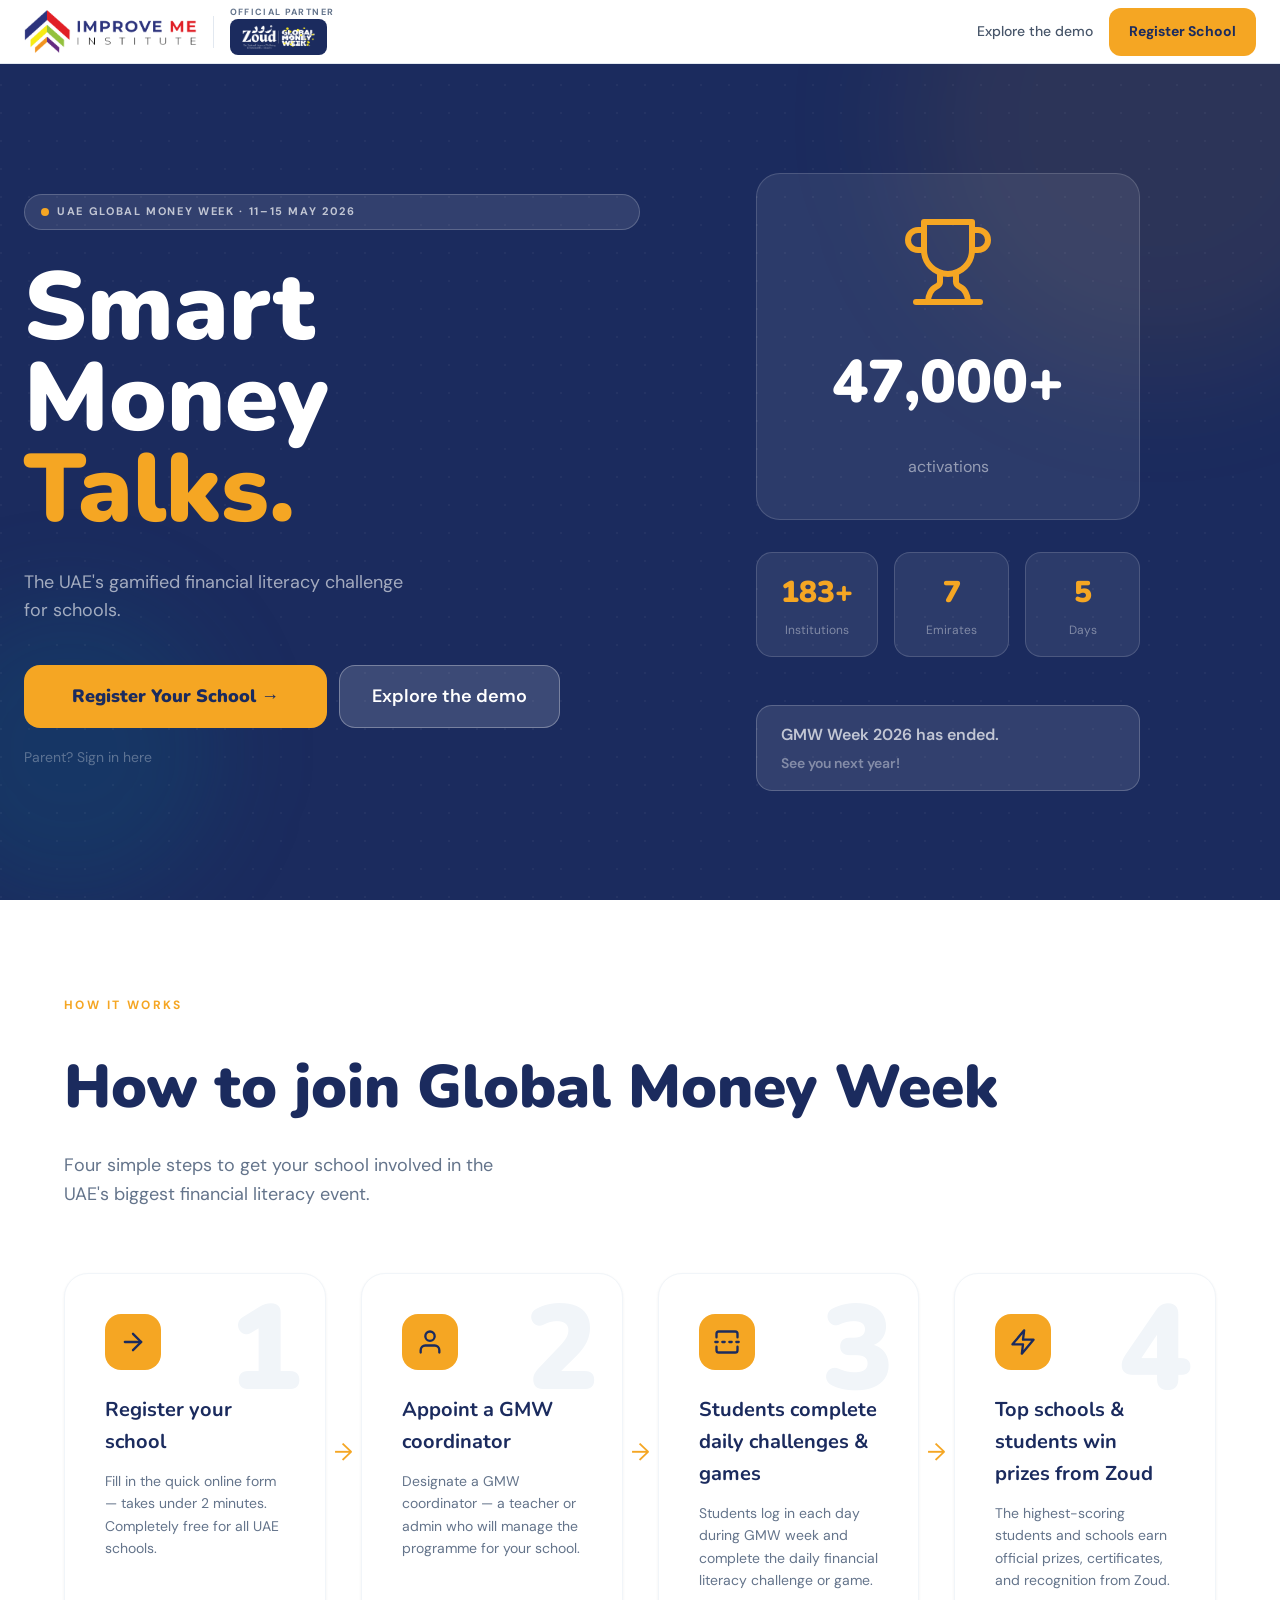
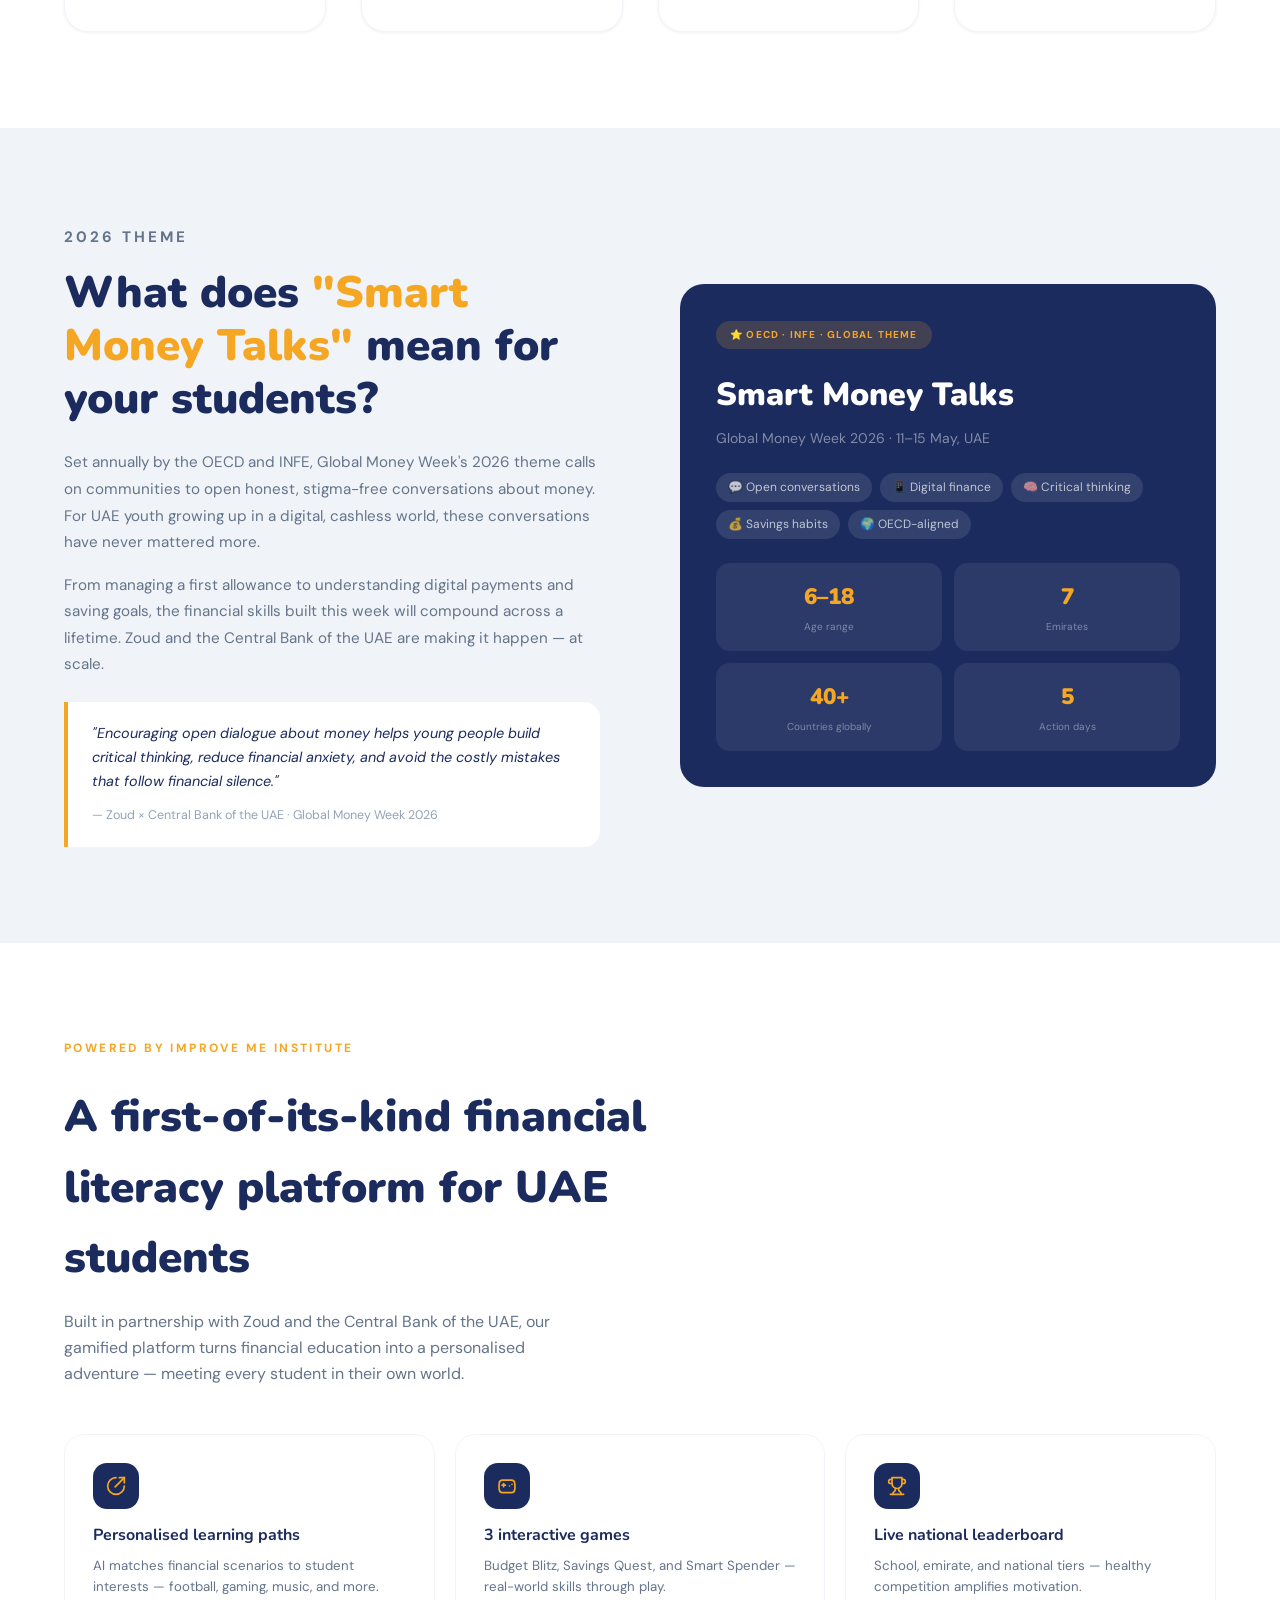
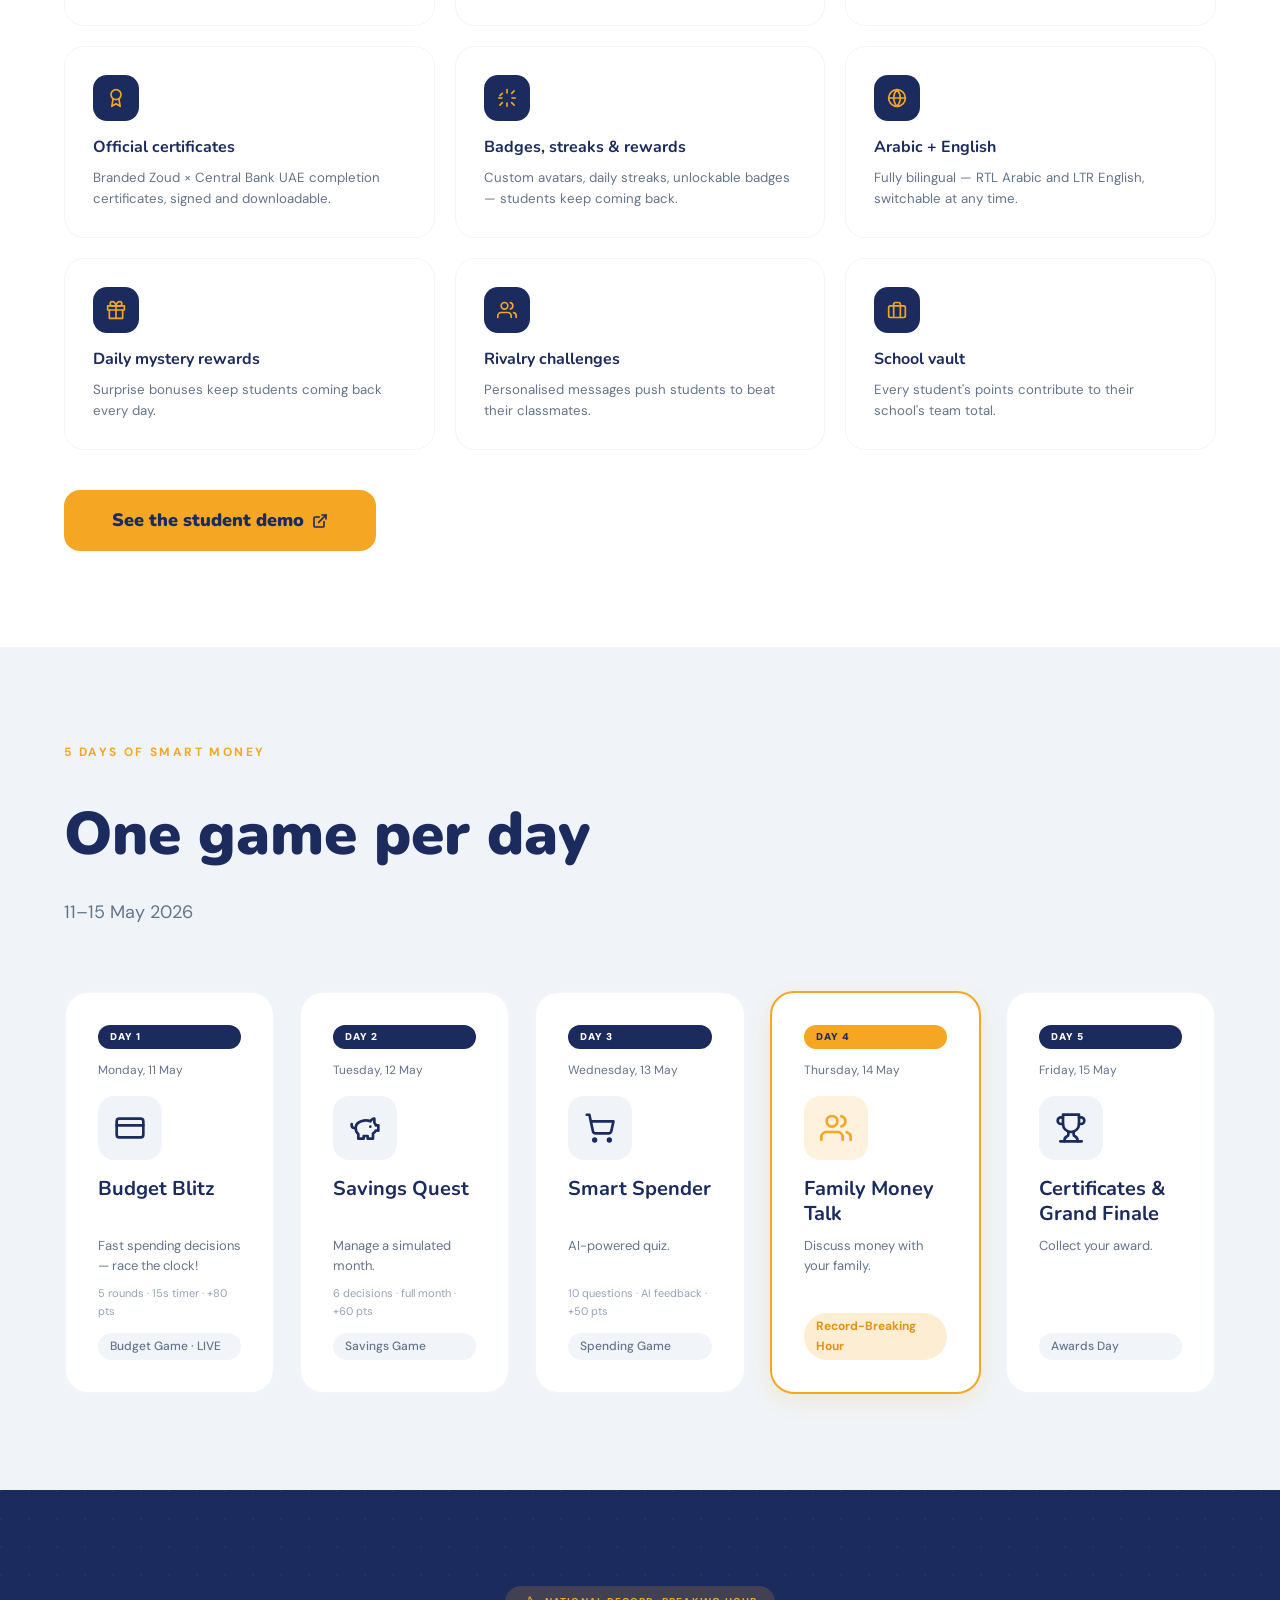
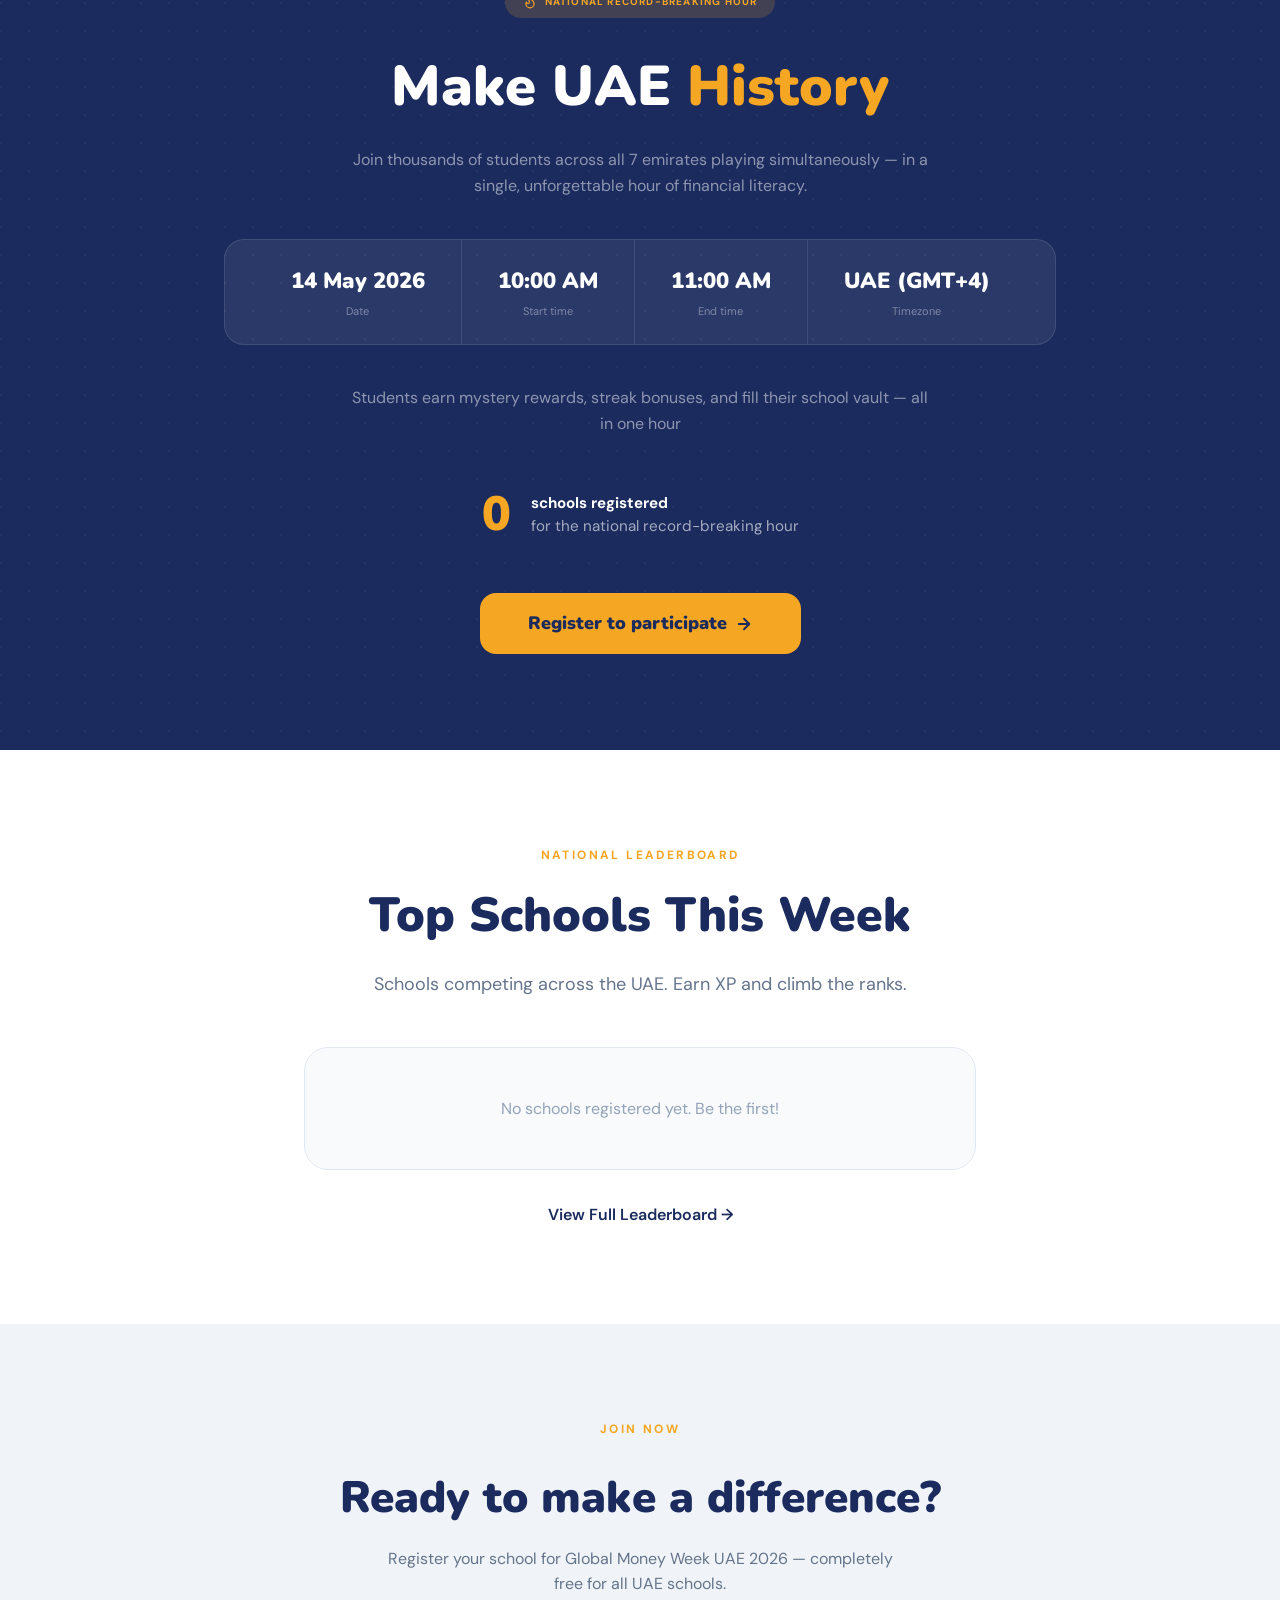
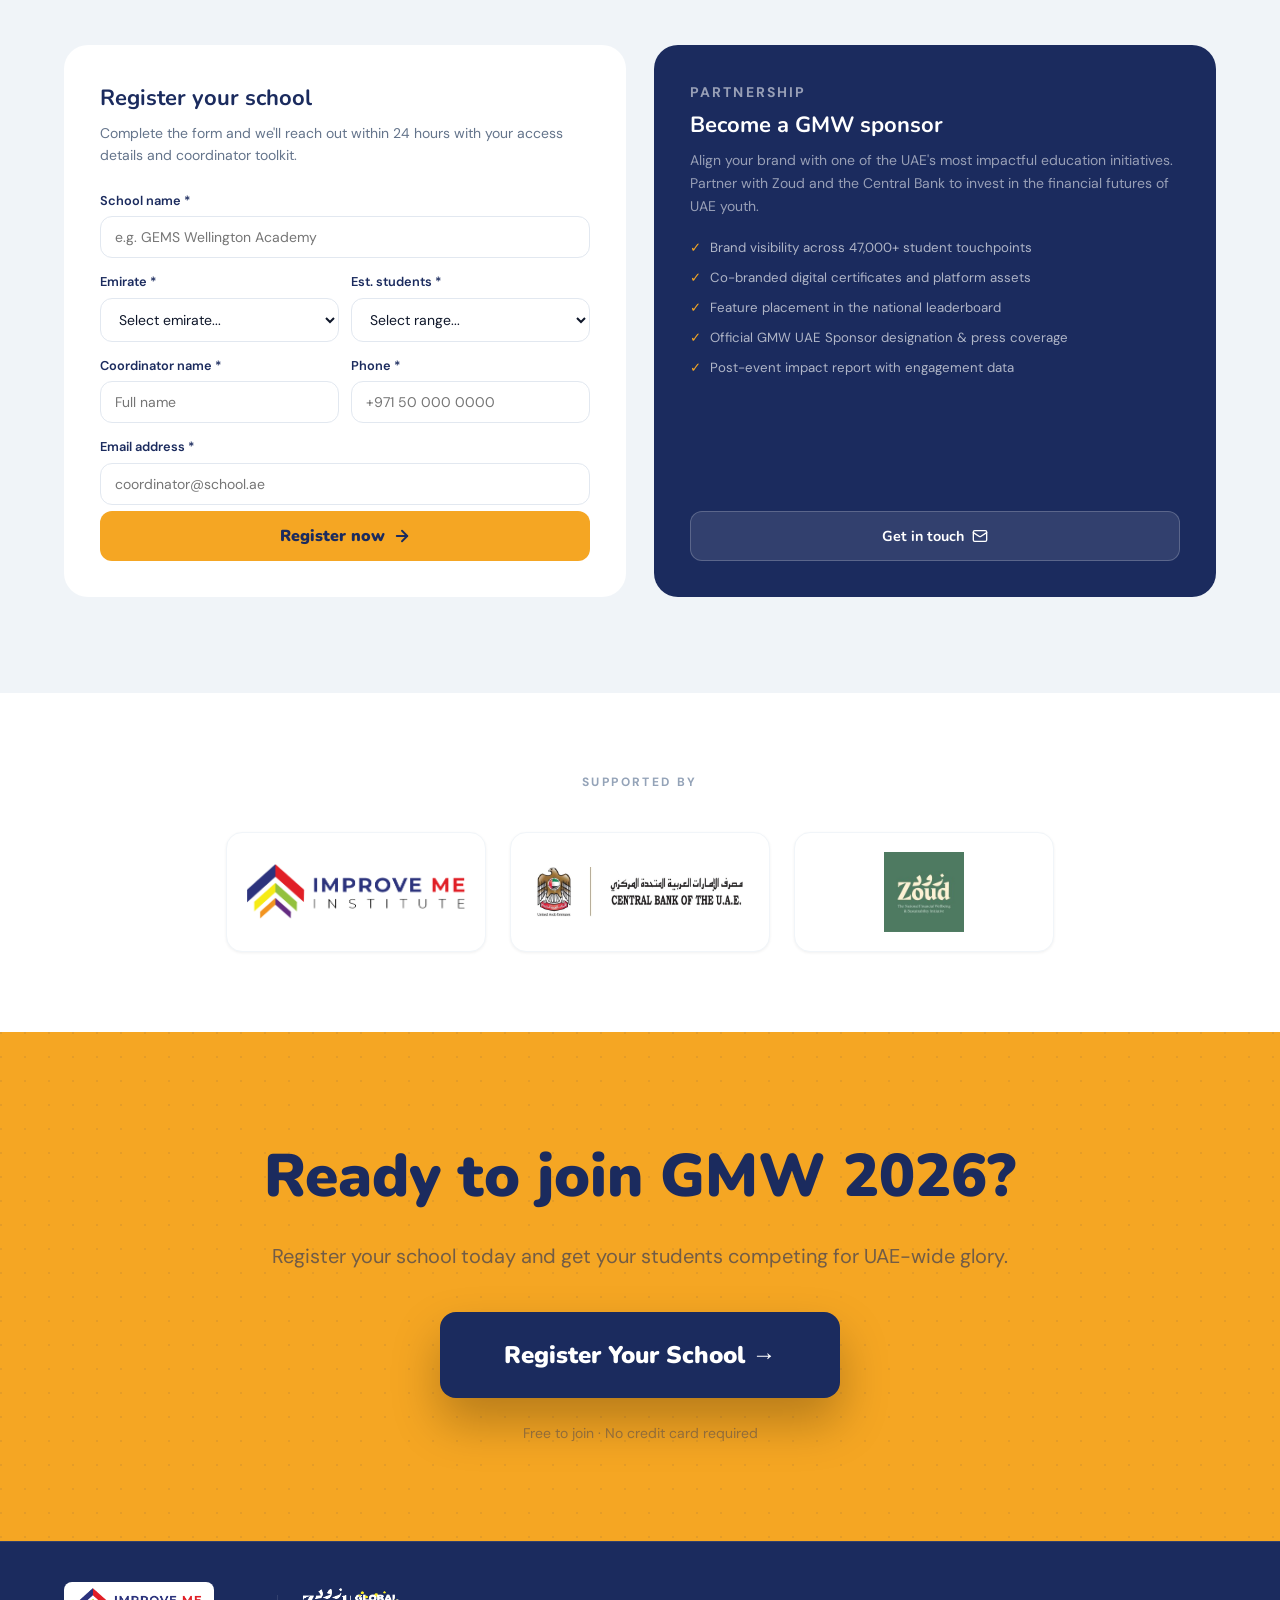
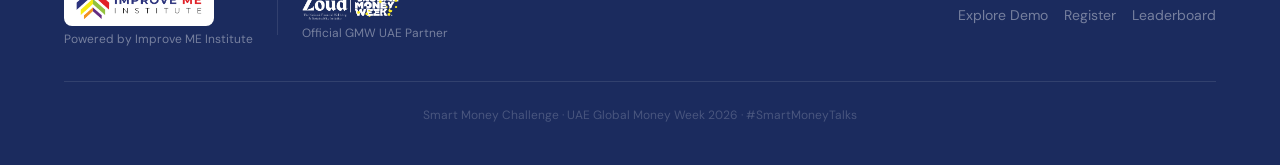
==== commit 827030e9: "Update landing page with new features and correct content" ====
--- a/landing-page/smart-money-challenge.html
+++ b/landing-page/smart-money-challenge.html
@@ -58,6 +58,7 @@
   transition:background .2s;display:flex;align-items:center;min-height:48px;
 }
 .nav-register:hover{background:#E09415}
+.reg-short{display:none}
 
 /* HERO */
 .hero{
@@ -148,7 +149,7 @@
   color:rgba(255,255,255,.5);font-size:10px;font-weight:700;
   letter-spacing:.2em;text-transform:uppercase;margin-bottom:16px;display:block;
 }
-.countdown-grid{display:flex;gap:12px}
+.countdown-grid{display:flex;gap:12px;flex-wrap:wrap}
 .countdown-box{
   background:rgba(27,43,94,.6);backdrop-filter:blur(12px);
   border:1px solid rgba(255,255,255,.2);border-radius:16px;
@@ -319,17 +320,79 @@
 /* RESPONSIVE */
 @media(max-width:1023px){
   .hero-grid{grid-template-columns:1fr}
-  .hero-left{padding:80px 0 40px;min-height:auto}
-  .hero-right{padding:40px 0 80px;min-height:auto}
+  .hero-left{padding:64px 0 32px;min-height:auto}
+  .hero-right{padding:32px 0 64px;min-height:auto}
   .steps-row{flex-direction:column}
   .step-arrow{display:none}
   .days-row{grid-template-columns:repeat(2,1fr);gap:16px}
+  .hero-h1 .line1,.hero-h1 .line2,.hero-h1 .line3{font-size:clamp(48px,8vw,80px)}
+}
+@media(max-width:767px){
+  .nav-demo{display:none}
+  .nav-logo>img{height:34px!important}
+  .nav-brand-badge img{height:18px!important}
+  .nav-brand-badge{padding:4px 10px}
+  .nav-divider{height:1.5rem}
+  .hero-h1 .line1,.hero-h1 .line2,.hero-h1 .line3{font-size:clamp(40px,11vw,64px)}
+  .hero-cta{flex-direction:column}
+  .btn-primary,.btn-secondary{width:100%;padding:14px 24px;font-size:1rem;justify-content:center}
+  .hero-badge-text{font-size:10px;letter-spacing:.1em}
+  .hero-stat-card{padding:28px}
+  .hero-stat-number{font-size:2.75rem}
+  .countdown-box{width:60px;height:60px}
+  .countdown-val{font-size:1.5rem}
+  .countdown-grid{gap:8px}
+  .how,.five,.lb,.about,.features,.record,.register{padding:64px 20px}
+  .support{padding:56px 20px}
+  .cta{padding:64px 20px}
 }
 @media(max-width:639px){
   .days-row{grid-template-columns:1fr}
-  .logos-row{flex-direction:column}
+  .logos-row{flex-direction:column;align-items:center}
+  .logo-box{width:100%;max-width:320px}
   .footer-top{flex-direction:column;align-items:center}
   .footer-brand{flex-direction:column;align-items:center}
+  .footer-nav{flex-wrap:wrap;justify-content:center;gap:8px}
+}
+@media(max-width:479px){
+  .nav-inner{padding:0 1rem}
+  .nav-brand-label{display:none}
+  .nav-logo>img{height:28px!important}
+  .nav-brand-badge img{height:16px!important}
+  .nav-brand-badge{padding:4px 8px}
+  .nav-divider{height:1.25rem}
+  .nav-register{padding:8px 14px;font-size:.8rem;border-radius:10px}
+  .reg-full{display:none}.reg-short{display:inline}
+  .hero-inner{padding:0 1rem}
+  .hero-h1 .line1,.hero-h1 .line2,.hero-h1 .line3{font-size:clamp(36px,12vw,56px)}
+  .hero-left{padding:48px 0 24px}
+  .hero-right{padding:24px 0 48px}
+  .hero-badge{padding:6px 12px}
+  .hero-stat-card{padding:20px;gap:16px}
+  .hero-stat-number{font-size:2.25rem}
+  .hero-stat-label{font-size:.875rem}
+  .hero-pill-num{font-size:1.5rem}
+  .countdown-box{width:52px;height:52px}
+  .countdown-val{font-size:1.25rem}
+  .countdown-grid{gap:6px}
+  .how,.five,.lb,.features,.record,.register{padding:48px 16px}
+  .about{padding:48px 16px}
+  .support{padding:40px 16px}
+  .cta{padding:48px 16px}
+  .how-h2,.five-h2,.about-h2,.features-h2,.register-h2,.cta-h2{word-break:break-word}
+  .step-card{padding:24px}
+  .step-bg-num{font-size:80px}
+  .day-card{padding:20px;min-height:auto}
+  .lb-row{padding:12px 16px;gap:10px}
+  .lb-emirate{display:none}
+  .rtc-item{padding:16px 20px}
+  .rc-num{font-size:2rem}
+  .record-counter{gap:12px}
+  .reg-form-card,.sponsor-card{padding:24px}
+  .btn-cta{padding:16px 32px;font-size:1.125rem;width:100%;box-sizing:border-box}
+  .footer-inner{padding:0}
+  .footer-nav a{min-height:36px}
+  .hero-pills{gap:8px}
 }
 
 /* ABOUT THE THEME */
@@ -427,6 +490,7 @@
   .features-grid{grid-template-columns:1fr}
   .form-row{grid-template-columns:1fr}
   .record-time-card{flex-direction:column}
+  .record-time-card .rtc-sep{width:100%;height:1px}
 }
 </style>
 </head>
@@ -447,7 +511,7 @@
     </a>
     <div class="nav-actions">
       <a href="/" class="nav-demo">Explore the demo</a>
-      <a href="#register" class="nav-register">Register School</a>
+      <a href="#register" class="nav-register"><span class="reg-full">Register School</span><span class="reg-short">Register</span></a>
     </div>
   </div>
 </nav>
@@ -489,16 +553,20 @@
             <path d="M18 2H6v7a6 6 0 0 0 12 0V2Z"/>
           </svg>
           <span class="hero-stat-number">47,000+</span>
-          <span class="hero-stat-label">students competed last GMW week</span>
+          <span class="hero-stat-label">activations</span>
         </div>
         <div class="hero-pills">
           <div class="hero-pill">
             <div class="hero-pill-num">183+</div>
-            <div class="hero-pill-label">Schools</div>
+            <div class="hero-pill-label">Institutions</div>
+          </div>
+          <div class="hero-pill">
+            <div class="hero-pill-num">7</div>
+            <div class="hero-pill-label">Emirates</div>
           </div>
           <div class="hero-pill">
             <div class="hero-pill-num">5</div>
-            <div class="hero-pill-label">Daily Challenges</div>
+            <div class="hero-pill-label">Days</div>
           </div>
         </div>
         <div class="hero-countdown-wrap">
@@ -536,7 +604,7 @@
             <path d="M20 21v-2a4 4 0 0 0-4-4H8a4 4 0 0 0-4 4v2"/><circle cx="12" cy="7" r="4"/>
           </svg>
         </div>
-        <h3 class="step-title">Appoint a coordinator</h3>
+        <h3 class="step-title">Appoint a GMW coordinator</h3>
         <p class="step-desc">Designate a GMW coordinator — a teacher or admin who will manage the programme for your school.</p>
       </div>
       <span class="step-arrow" aria-hidden="true">→</span>
@@ -549,8 +617,8 @@
             <path d="M4 12H2"/><path d="M10 12H8"/><path d="M16 12h-2"/><path d="M22 12h-2"/>
           </svg>
         </div>
-        <h3 class="step-title">Access your toolkit</h3>
-        <p class="step-desc">Receive your digital toolkit, lesson plans, platform access codes, and full coordinator guide.</p>
+        <h3 class="step-title">Students complete daily challenges &amp; games</h3>
+        <p class="step-desc">Students log in each day during GMW week and complete the daily financial literacy challenge or game.</p>
       </div>
       <span class="step-arrow" aria-hidden="true">→</span>
       <!-- Step 4 -->
@@ -561,8 +629,8 @@
             <polygon points="13 2 3 14 12 14 11 22 21 10 12 10 13 2"/>
           </svg>
         </div>
-        <h3 class="step-title">Students play &amp; learn</h3>
-        <p class="step-desc">Students log in, complete games, earn badges, climb the leaderboard — and build lasting skills.</p>
+        <h3 class="step-title">Top schools &amp; students win prizes from Zoud</h3>
+        <p class="step-desc">The highest-scoring students and schools earn official prizes, certificates, and recognition from Zoud.</p>
       </div>
     </div>
   </div>
@@ -650,6 +718,27 @@
         </div>
         <div class="feature-title">Arabic + English</div>
         <p class="feature-desc">Fully bilingual — RTL Arabic and LTR English, switchable at any time.</p>
+      </div>
+      <div class="feature-card">
+        <div class="feature-icon">
+          <svg viewBox="0 0 24 24" fill="none" stroke="currentColor" stroke-width="2" stroke-linecap="round" stroke-linejoin="round" aria-hidden="true"><path d="M20 12V22H4V12"/><path d="M22 7H2v5h20V7z"/><path d="M12 22V7"/><path d="M12 7H7.5a2.5 2.5 0 0 1 0-5C11 2 12 7 12 7z"/><path d="M12 7h4.5a2.5 2.5 0 0 0 0-5C13 2 12 7 12 7z"/></svg>
+        </div>
+        <div class="feature-title">Daily mystery rewards</div>
+        <p class="feature-desc">Surprise bonuses keep students coming back every day.</p>
+      </div>
+      <div class="feature-card">
+        <div class="feature-icon">
+          <svg viewBox="0 0 24 24" fill="none" stroke="currentColor" stroke-width="2" stroke-linecap="round" stroke-linejoin="round" aria-hidden="true"><path d="M17 21v-2a4 4 0 0 0-4-4H5a4 4 0 0 0-4 4v2"/><circle cx="9" cy="7" r="4"/><path d="M23 21v-2a4 4 0 0 0-3-3.87"/><path d="M16 3.13a4 4 0 0 1 0 7.75"/></svg>
+        </div>
+        <div class="feature-title">Rivalry challenges</div>
+        <p class="feature-desc">Personalised messages push students to beat their classmates.</p>
+      </div>
+      <div class="feature-card">
+        <div class="feature-icon">
+          <svg viewBox="0 0 24 24" fill="none" stroke="currentColor" stroke-width="2" stroke-linecap="round" stroke-linejoin="round" aria-hidden="true"><rect x="2" y="7" width="20" height="14" rx="2"/><path d="M16 21V5a2 2 0 0 0-2-2h-4a2 2 0 0 0-2 2v16"/></svg>
+        </div>
+        <div class="feature-title">School vault</div>
+        <p class="feature-desc">Every student's points contribute to their school's team total.</p>
       </div>
     </div>
     <a href="/" class="btn-primary" style="display:inline-flex;align-items:center;gap:8px">
@@ -676,9 +765,9 @@
           </svg>
         </div>
         <h3 class="day-title">Budget Blitz</h3>
-        <p class="day-desc">Race the clock making smart spending decisions.</p>
+        <p class="day-desc">Fast spending decisions — race the clock!</p>
         <p class="day-meta">5 rounds · 15s timer · +80 pts</p>
-        <span class="day-type">Budget Game</span>
+        <span class="day-type">Budget Game · LIVE</span>
       </div>
       <!-- Day 2 -->
       <div class="day-card">
@@ -691,7 +780,7 @@
           </svg>
         </div>
         <h3 class="day-title">Savings Quest</h3>
-        <p class="day-desc">Manage your money across a simulated month.</p>
+        <p class="day-desc">Manage a simulated month.</p>
         <p class="day-meta">6 decisions · full month · +60 pts</p>
         <span class="day-type">Savings Game</span>
       </div>
@@ -706,7 +795,7 @@
           </svg>
         </div>
         <h3 class="day-title">Smart Spender</h3>
-        <p class="day-desc">AI-powered questions matched to your interests.</p>
+        <p class="day-desc">AI-powered quiz.</p>
         <p class="day-meta">10 questions · AI feedback · +50 pts</p>
         <span class="day-type">Spending Game</span>
       </div>
@@ -723,6 +812,7 @@
           </svg>
         </div>
         <h3 class="day-title">Family Money Talk</h3>
+        <p class="day-desc">Discuss money with your family.</p>
         <span class="day-type highlight">Record-Breaking Hour</span>
       </div>
       <!-- Day 5 -->
@@ -738,6 +828,7 @@
           </svg>
         </div>
         <h3 class="day-title">Certificates &amp; Grand Finale</h3>
+        <p class="day-desc">Collect your award.</p>
         <span class="day-type">Awards Day</span>
       </div>
     </div>
@@ -761,8 +852,9 @@
       <div class="rtc-sep" aria-hidden="true"></div>
       <div class="rtc-item"><div class="rtc-val">11:00 AM</div><div class="rtc-lbl">End time</div></div>
       <div class="rtc-sep" aria-hidden="true"></div>
-      <div class="rtc-item"><div class="rtc-val">UAE (GST+4)</div><div class="rtc-lbl">Timezone</div></div>
-    </div>
+      <div class="rtc-item"><div class="rtc-val">UAE (GMT+4)</div><div class="rtc-lbl">Timezone</div></div>
+    </div>
+    <p class="record-sub" style="margin-bottom:40px">Students earn mystery rewards, streak bonuses, and fill their school vault — all in one hour</p>
     <div class="record-counter">
       <span class="rc-num" id="record-school-count">0</span>
       <div class="rc-label"><strong>schools registered</strong>for the national record-breaking hour</div>
@@ -941,7 +1033,7 @@
 
 <script>
 (function(){
-  var GMW_START = new Date("2026-05-10T20:00:00.000Z").getTime();
+  var GMW_START = new Date("2026-05-11T06:00:00.000Z").getTime();
   var GMW_END   = new Date("2026-05-15T19:59:59.000Z").getTime();
 
   function getState(now){
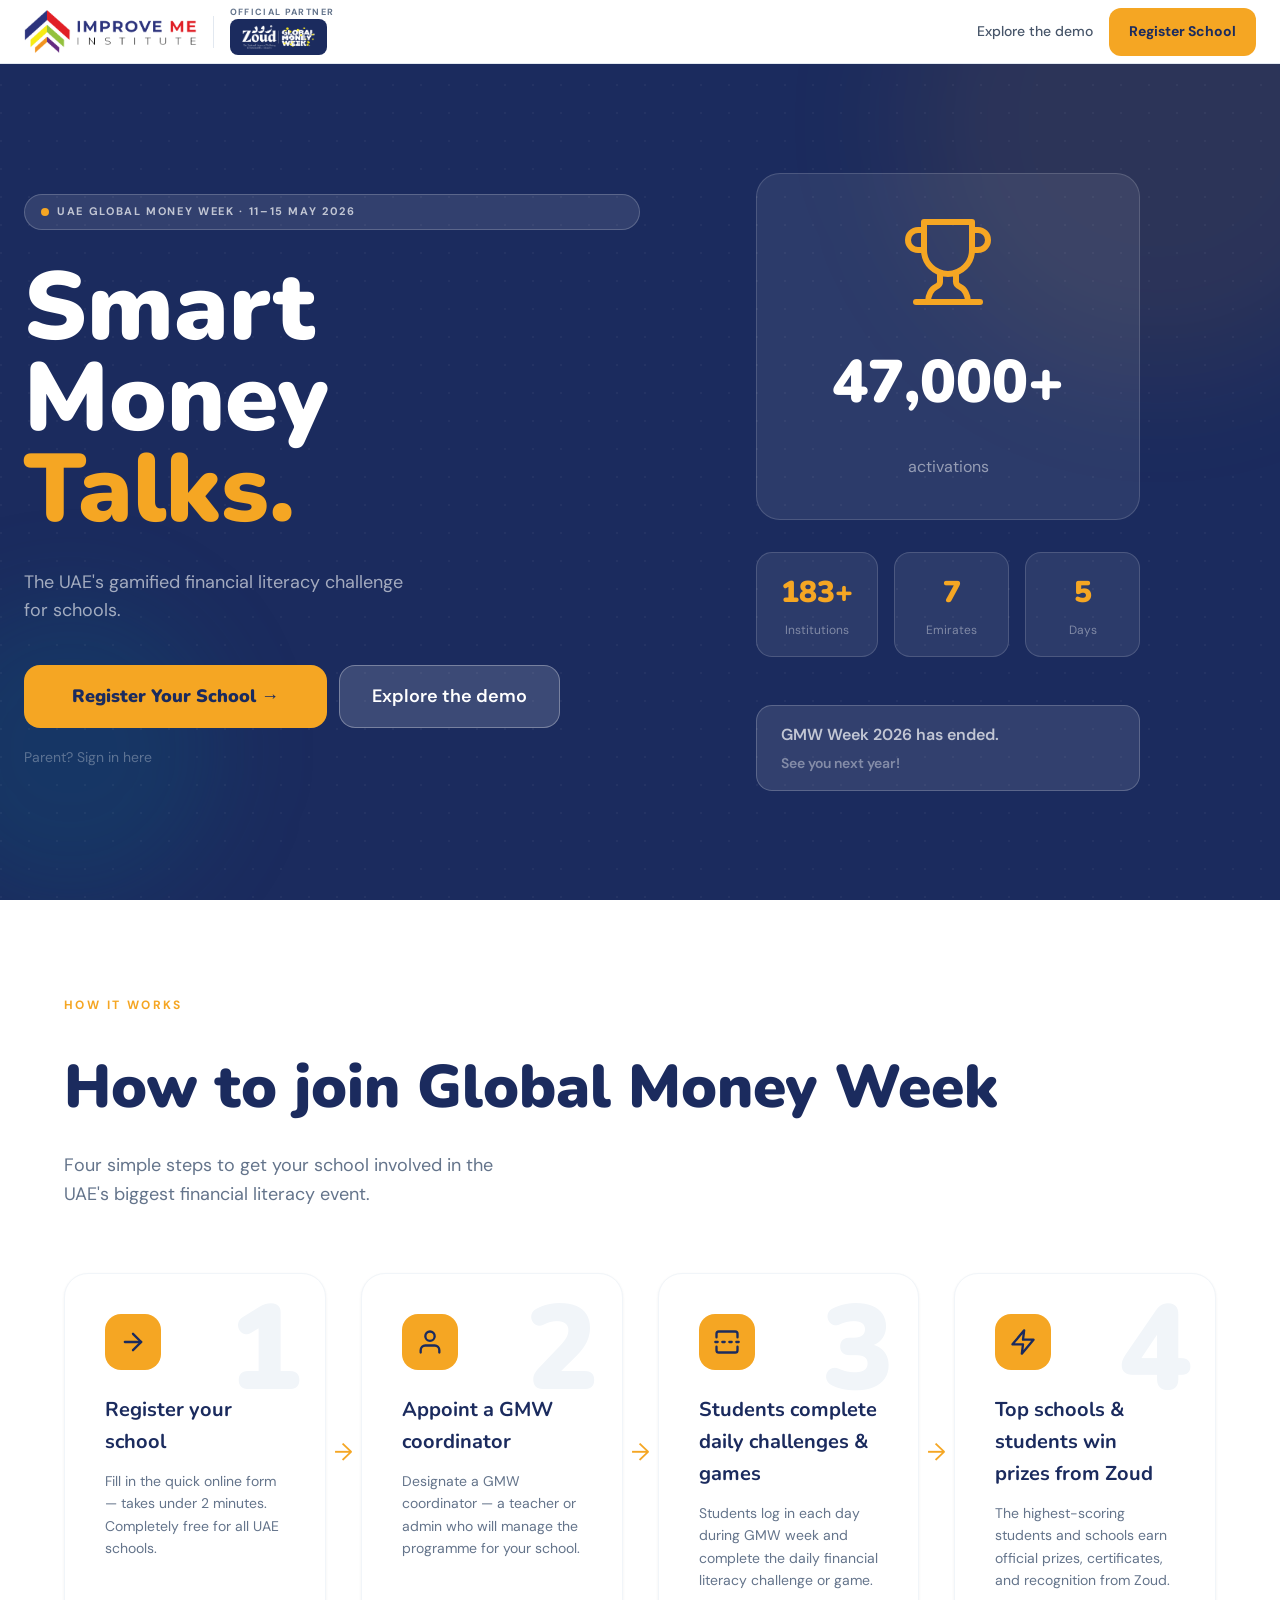
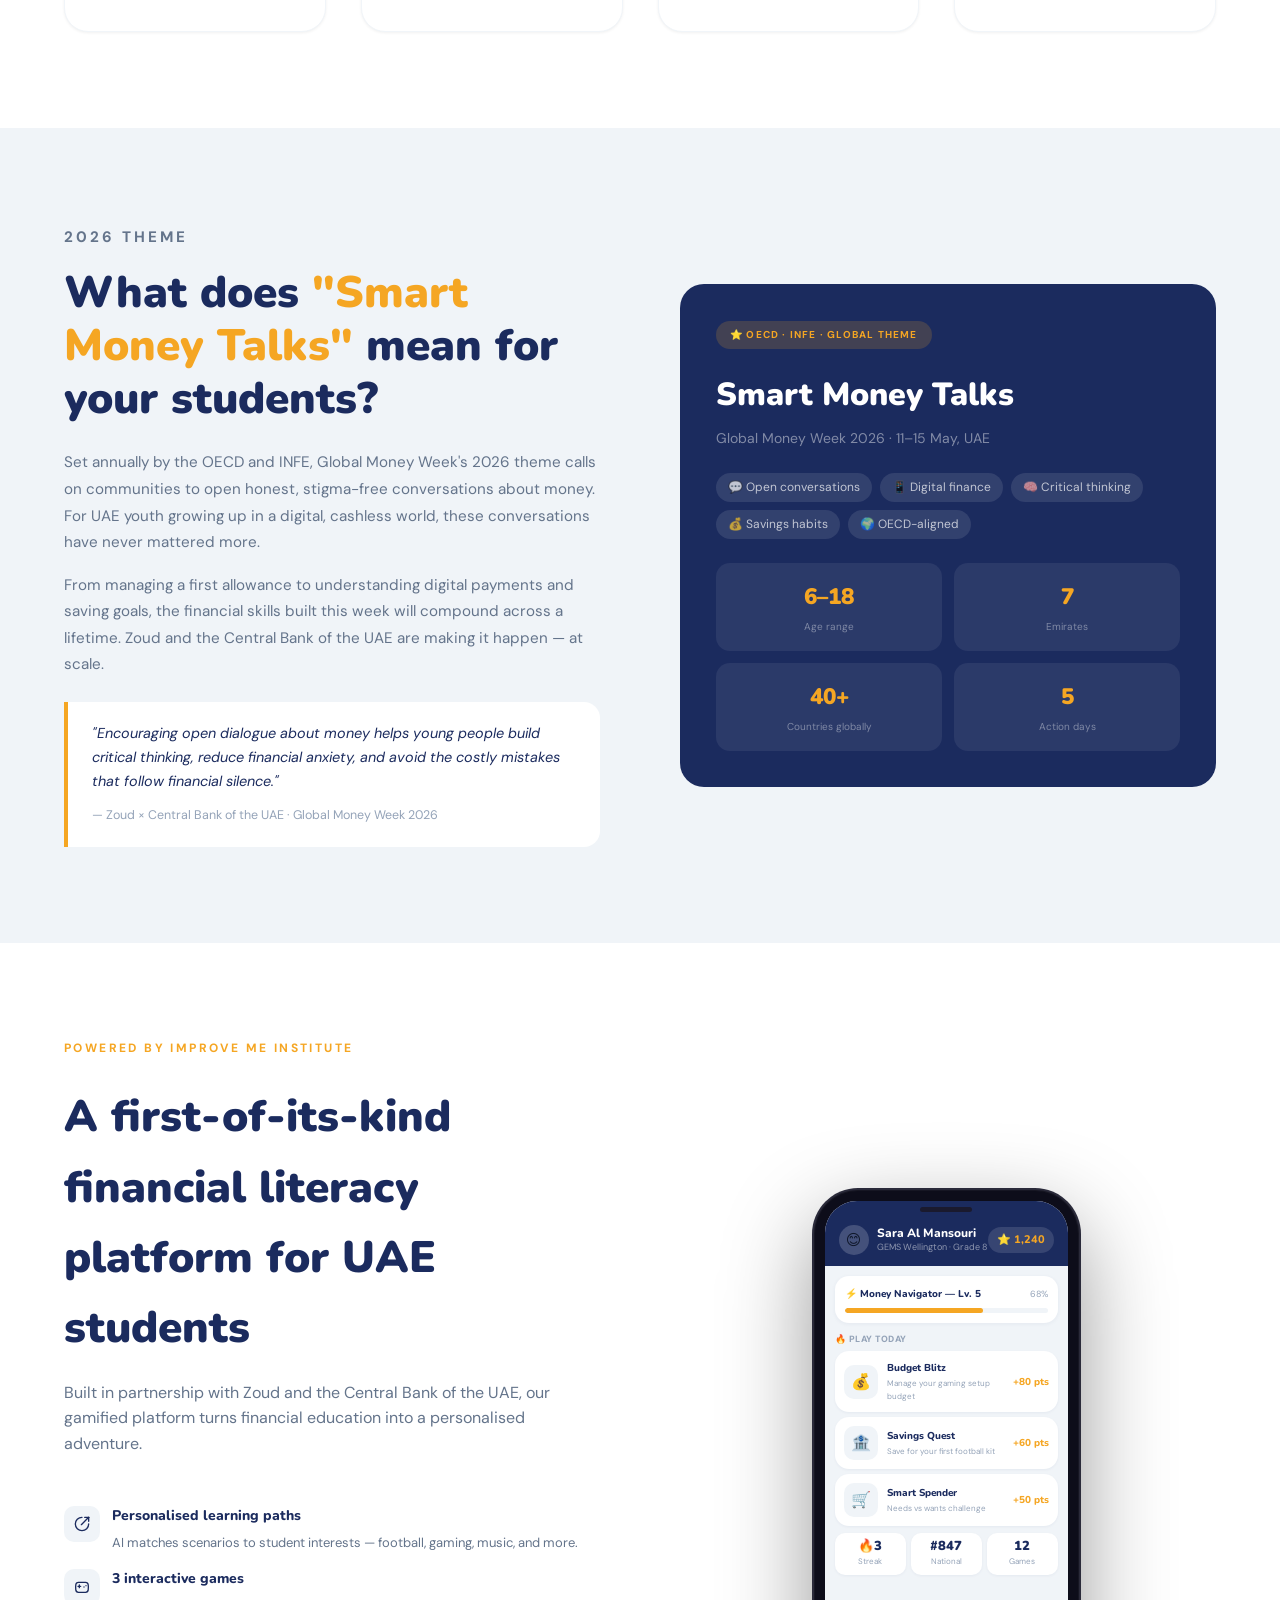
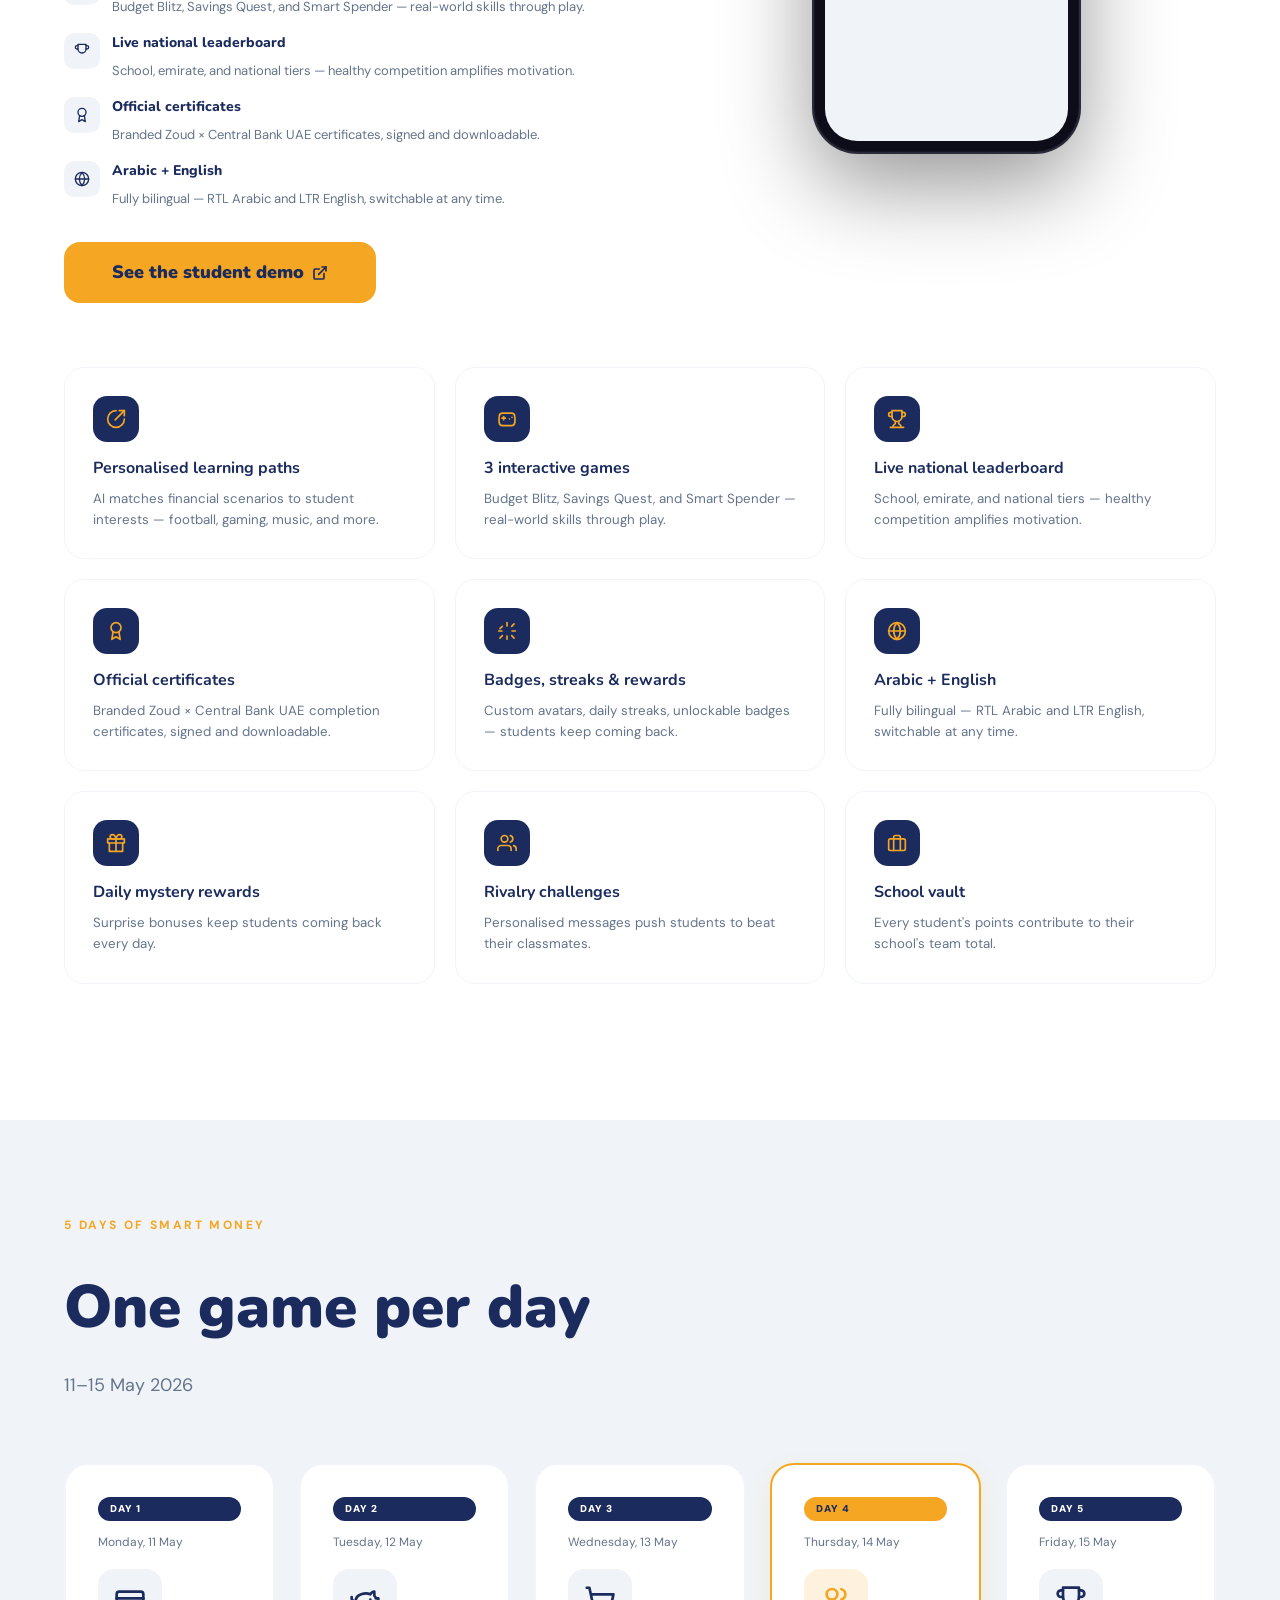
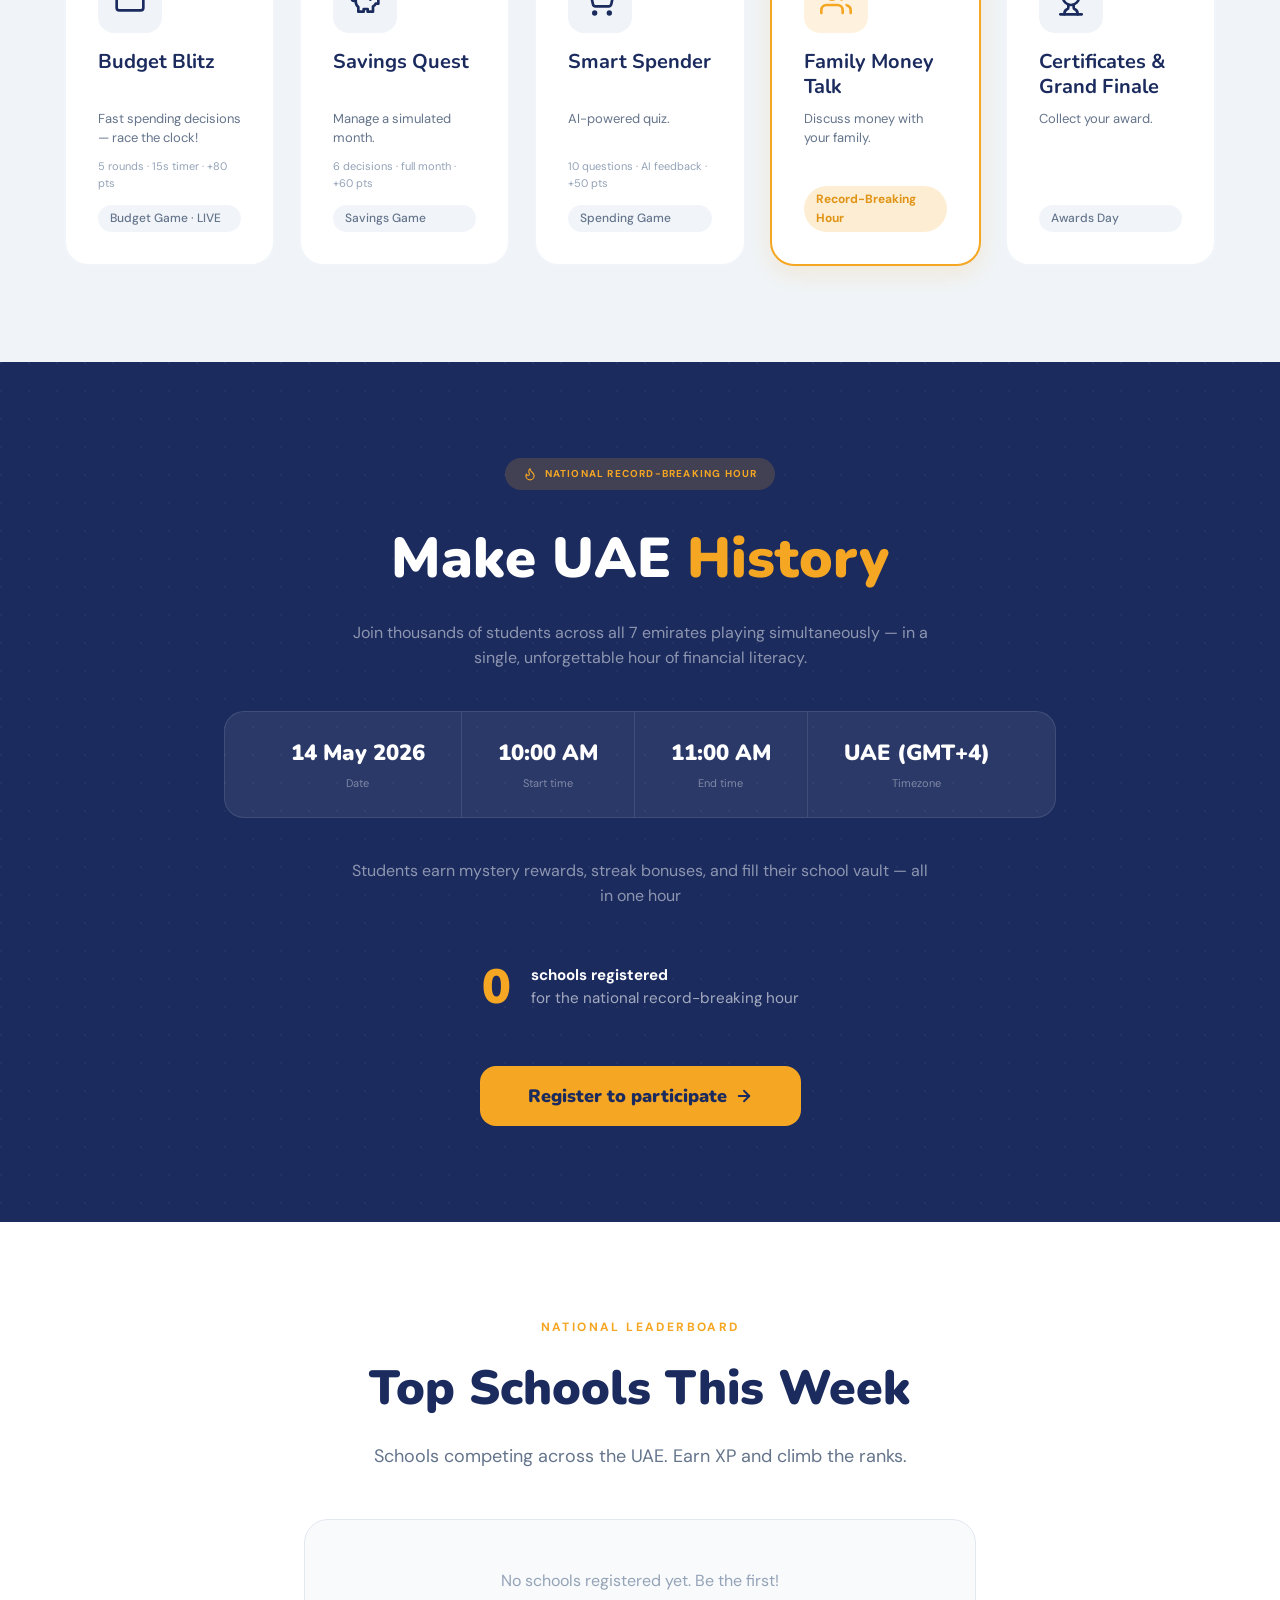
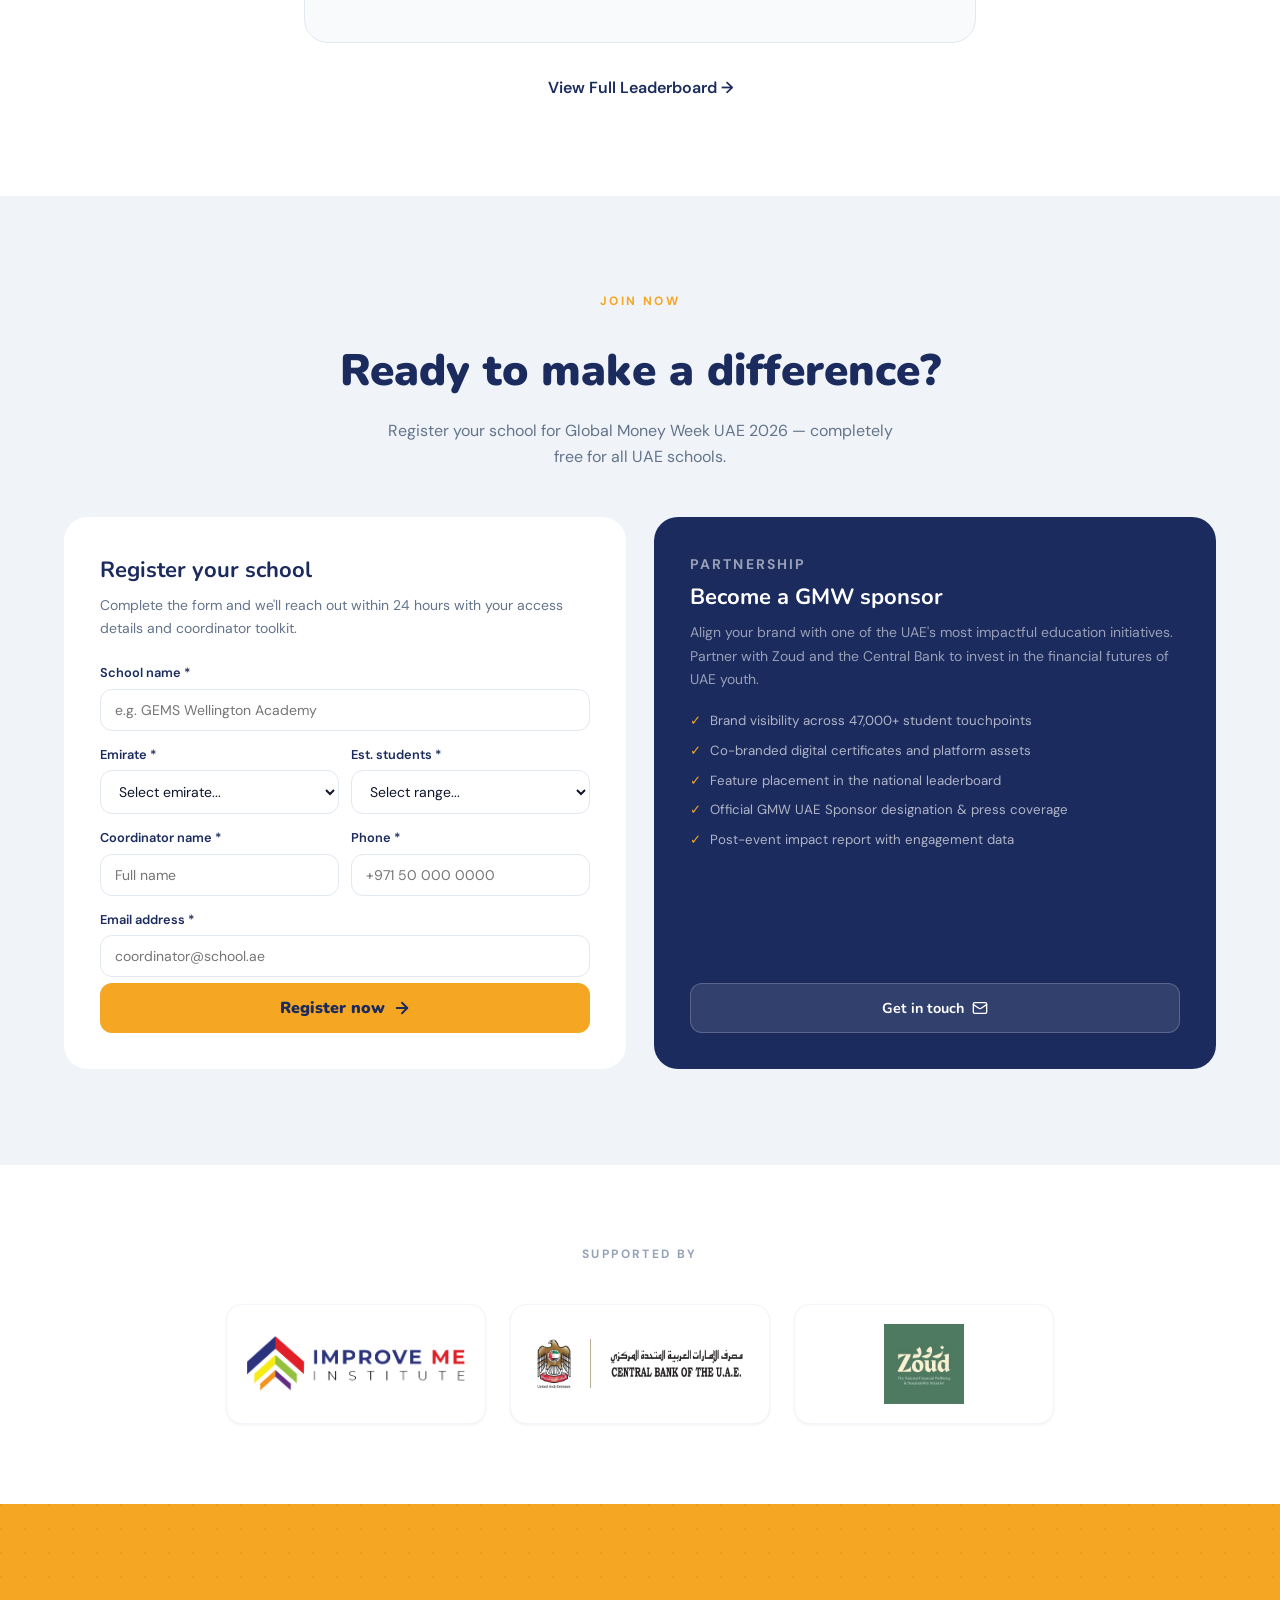
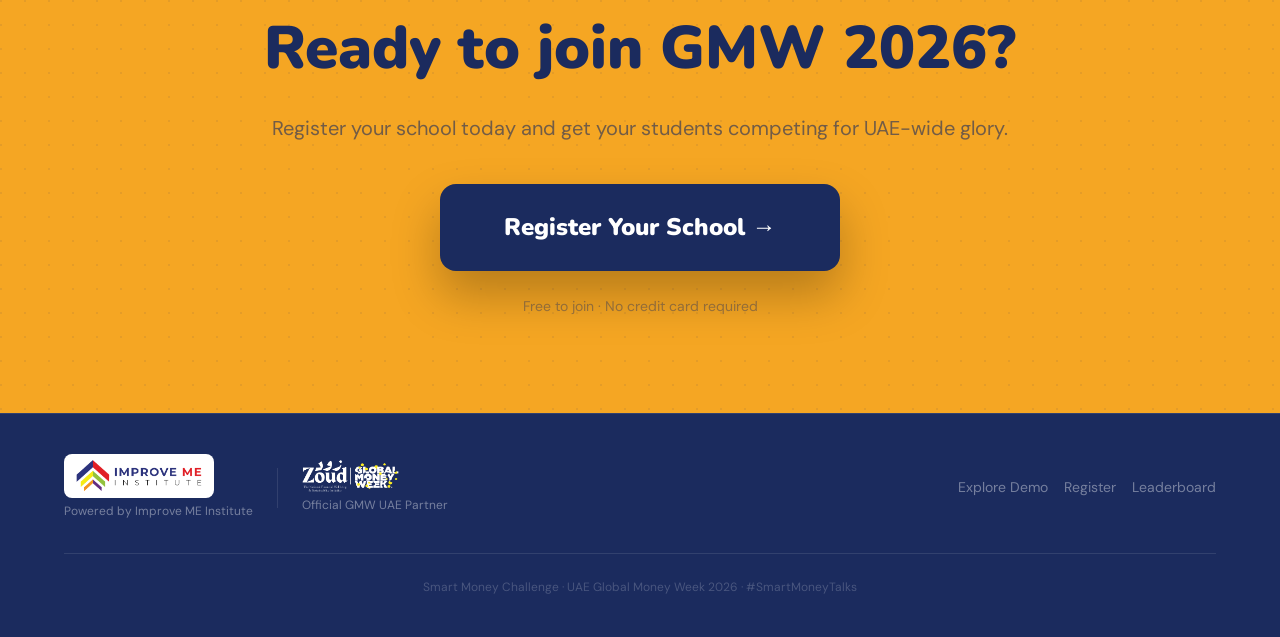
==== commit 65337858: "Add phone mockup to landing page and lighten game screen UI - Add 2-column layout to features sectio" ====
--- a/landing-page/smart-money-challenge.html
+++ b/landing-page/smart-money-challenge.html
@@ -482,9 +482,56 @@
 .btn-ghost{width:100%;padding:14px;background:rgba(255,255,255,.1);color:#fff;font-family:'Nunito',sans-serif;font-weight:700;font-size:.9rem;border-radius:12px;border:1.5px solid rgba(255,255,255,.2);cursor:pointer;transition:background .2s,border-color .2s;display:flex;align-items:center;justify-content:center;gap:8px}
 .btn-ghost:hover{background:rgba(255,255,255,.18);border-color:rgba(255,255,255,.5)}
 
+/* FEATURES — 2-col layout with phone mockup */
+.features-layout{display:grid;grid-template-columns:1fr 1fr;gap:72px;align-items:center;margin-bottom:64px}
+.feat-hl{list-style:none;display:flex;flex-direction:column;gap:14px;margin:24px 0 32px}
+.feat-hl li{display:flex;align-items:flex-start;gap:12px}
+.feat-hl-icon{width:36px;height:36px;background:#F0F4F8;border-radius:10px;display:flex;align-items:center;justify-content:center;flex-shrink:0;margin-top:1px}
+.feat-hl-icon svg{width:16px;height:16px;color:#1B2B5E;stroke:currentColor}
+.feat-hl-title{font-family:'Nunito',sans-serif;font-weight:800;font-size:14px;color:#1B2B5E;display:block;margin-bottom:2px}
+.feat-hl-desc{font-size:13px;color:#64748B;line-height:1.5}
+
+/* Phone mockup */
+.smc-device-wrap{display:flex;justify-content:center;align-items:center}
+.smc-phone-shell{
+  width:265px;background:#0d0d1a;border-radius:44px;padding:11px;
+  box-shadow:0 0 0 2px #2a2a3a,0 32px 90px rgba(0,0,0,.42),inset 0 0 0 1px rgba(255,255,255,.04);
+  position:relative;
+}
+.smc-phone-shell::before{
+  content:'';position:absolute;top:17px;left:50%;transform:translateX(-50%);
+  width:52px;height:5px;background:#1a1a2e;border-radius:3px;z-index:10;
+}
+.smc-phone-screen{background:#F0F4F8;border-radius:32px;overflow:hidden;height:540px}
+.smc-bar{background:#1B2B5E;padding:24px 14px 11px;display:flex;justify-content:space-between;align-items:center}
+.smc-user{display:flex;align-items:center;gap:8px}
+.smc-avi{width:30px;height:30px;background:rgba(255,255,255,.18);border-radius:50%;display:flex;align-items:center;justify-content:center;font-size:15px}
+.smc-name{font-size:12px;font-weight:800;color:#fff;font-family:'Nunito',sans-serif;line-height:1.2}
+.smc-grade{font-size:9px;color:rgba(255,255,255,.5)}
+.smc-pts{display:flex;align-items:center;gap:4px;background:rgba(255,255,255,.12);padding:4px 9px;border-radius:999px;color:#F5A623;font-size:11px;font-weight:800;font-family:'Nunito',sans-serif}
+.smc-body{padding:10px}
+.smc-card{background:#fff;border-radius:14px;padding:10px;margin-bottom:7px;box-shadow:0 1px 4px rgba(27,43,94,.06)}
+.smc-lvl-row{display:flex;justify-content:space-between;align-items:center;margin-bottom:6px}
+.smc-lvl-name{font-size:10px;font-weight:800;color:#1B2B5E;font-family:'Nunito',sans-serif}
+.smc-lvl-pct{font-size:9px;color:#94A3B8}
+.smc-bar-track{height:5px;background:#F0F4F8;border-radius:3px;overflow:hidden}
+.smc-bar-fill{height:100%;background:#F5A623;width:68%;border-radius:3px}
+.smc-sh{font-size:9px;font-weight:800;letter-spacing:.06em;text-transform:uppercase;color:#94A3B8;margin:9px 0 5px}
+.smc-game{background:#fff;border-radius:14px;padding:9px;margin-bottom:5px;display:flex;align-items:center;gap:9px;box-shadow:0 1px 3px rgba(27,43,94,.05)}
+.smc-game-ico{width:34px;height:34px;background:#F0F4F8;border-radius:10px;display:flex;align-items:center;justify-content:center;font-size:16px;flex-shrink:0}
+.smc-game-title{font-size:10px;font-weight:800;color:#1B2B5E;font-family:'Nunito',sans-serif;margin-bottom:1px}
+.smc-game-sub{font-size:8px;color:#94A3B8}
+.smc-game-pts{margin-left:auto;font-size:10px;font-weight:800;color:#F5A623;white-space:nowrap;font-family:'Nunito',sans-serif}
+.smc-row3{display:grid;grid-template-columns:repeat(3,1fr);gap:5px;margin-top:7px}
+.smc-s{background:#fff;border-radius:10px;padding:7px;text-align:center;box-shadow:0 1px 3px rgba(27,43,94,.05)}
+.smc-s-num{font-size:13px;font-weight:900;color:#1B2B5E;font-family:'Nunito',sans-serif;line-height:1}
+.smc-s-lbl{font-size:8px;color:#94A3B8;margin-top:2px}
+
 @media(max-width:1023px){
   .about-inner,.register-grid{grid-template-columns:1fr;gap:36px}
   .features-grid{grid-template-columns:repeat(2,1fr)}
+  .features-layout{grid-template-columns:1fr;gap:48px}
+  .smc-device-wrap{order:0}
 }
 @media(max-width:639px){
   .features-grid{grid-template-columns:1fr}
@@ -673,9 +720,100 @@
 <!-- PLATFORM FEATURES -->
 <section class="features">
   <div class="features-inner">
-    <p class="section-tag">Powered by Improve ME Institute</p>
-    <h2 class="features-h2">A first-of-its-kind financial literacy platform for UAE students</h2>
-    <p class="features-sub">Built in partnership with Zoud and the Central Bank of the UAE, our gamified platform turns financial education into a personalised adventure — meeting every student in their own world.</p>
+
+    <!-- Two-column: text + phone mockup -->
+    <div class="features-layout">
+      <div>
+        <p class="section-tag">Powered by Improve ME Institute</p>
+        <h2 class="features-h2">A first-of-its-kind financial literacy platform for UAE students</h2>
+        <p class="features-sub">Built in partnership with Zoud and the Central Bank of the UAE, our gamified platform turns financial education into a personalised adventure.</p>
+        <ul class="feat-hl">
+          <li>
+            <div class="feat-hl-icon"><svg viewBox="0 0 24 24" fill="none" stroke-width="2" stroke-linecap="round" stroke-linejoin="round" aria-hidden="true"><path d="M12 2a10 10 0 1 0 10 10"/><path d="M22 2 11 13"/><path d="M22 2h-6"/><path d="M22 2v6"/></svg></div>
+            <div><span class="feat-hl-title">Personalised learning paths</span><span class="feat-hl-desc">AI matches scenarios to student interests — football, gaming, music, and more.</span></div>
+          </li>
+          <li>
+            <div class="feat-hl-icon"><svg viewBox="0 0 24 24" fill="none" stroke-width="2" stroke-linecap="round" stroke-linejoin="round" aria-hidden="true"><line x1="6" y1="11" x2="10" y2="11"/><line x1="8" y1="9" x2="8" y2="13"/><line x1="15" y1="12" x2="15.01" y2="12"/><line x1="18" y1="10" x2="18.01" y2="10"/><path d="M17.32 5H6.68a4 4 0 0 0-3.978 3.59 27.72 27.72 0 0 0 0 7.82A4 4 0 0 0 6.68 20h10.64a4 4 0 0 0 3.978-3.59 27.72 27.72 0 0 0 0-7.82A4 4 0 0 0 17.32 5z"/></svg></div>
+            <div><span class="feat-hl-title">3 interactive games</span><span class="feat-hl-desc">Budget Blitz, Savings Quest, and Smart Spender — real-world skills through play.</span></div>
+          </li>
+          <li>
+            <div class="feat-hl-icon"><svg viewBox="0 0 24 24" fill="none" stroke-width="2" stroke-linecap="round" stroke-linejoin="round" aria-hidden="true"><path d="M6 9H4.5a2.5 2.5 0 0 1 0-5H6"/><path d="M18 9h1.5a2.5 2.5 0 0 0 0-5H18"/><path d="M18 2H6v7a6 6 0 0 0 12 0V2Z"/></svg></div>
+            <div><span class="feat-hl-title">Live national leaderboard</span><span class="feat-hl-desc">School, emirate, and national tiers — healthy competition amplifies motivation.</span></div>
+          </li>
+          <li>
+            <div class="feat-hl-icon"><svg viewBox="0 0 24 24" fill="none" stroke-width="2" stroke-linecap="round" stroke-linejoin="round" aria-hidden="true"><circle cx="12" cy="8" r="6"/><path d="M15.477 12.89 17 22l-5-3-5 3 1.523-9.11"/></svg></div>
+            <div><span class="feat-hl-title">Official certificates</span><span class="feat-hl-desc">Branded Zoud × Central Bank UAE certificates, signed and downloadable.</span></div>
+          </li>
+          <li>
+            <div class="feat-hl-icon"><svg viewBox="0 0 24 24" fill="none" stroke-width="2" stroke-linecap="round" stroke-linejoin="round" aria-hidden="true"><circle cx="12" cy="12" r="10"/><path d="M2 12h20"/><path d="M12 2a15.3 15.3 0 0 1 4 10 15.3 15.3 0 0 1-4 10 15.3 15.3 0 0 1-4-10 15.3 15.3 0 0 1 4-10z"/></svg></div>
+            <div><span class="feat-hl-title">Arabic + English</span><span class="feat-hl-desc">Fully bilingual — RTL Arabic and LTR English, switchable at any time.</span></div>
+          </li>
+        </ul>
+        <a href="/" class="btn-primary" style="display:inline-flex;align-items:center;gap:8px">
+          See the student demo
+          <svg width="16" height="16" viewBox="0 0 24 24" fill="none" stroke="currentColor" stroke-width="2.5" stroke-linecap="round" stroke-linejoin="round" aria-hidden="true"><path d="M15 3h6v6"/><path d="M10 14 21 3"/><path d="M18 13v6a2 2 0 0 1-2 2H5a2 2 0 0 1-2-2V8a2 2 0 0 1 2-2h6"/></svg>
+        </a>
+      </div>
+
+      <!-- Phone mockup -->
+      <div class="smc-device-wrap">
+        <div class="smc-phone-shell">
+          <div class="smc-phone-screen">
+            <div class="smc-bar">
+              <div class="smc-user">
+                <div class="smc-avi">😊</div>
+                <div>
+                  <div class="smc-name">Sara Al Mansouri</div>
+                  <div class="smc-grade">GEMS Wellington · Grade 8</div>
+                </div>
+              </div>
+              <div class="smc-pts">⭐ 1,240</div>
+            </div>
+            <div class="smc-body">
+              <div class="smc-card">
+                <div class="smc-lvl-row">
+                  <div class="smc-lvl-name">⚡ Money Navigator — Lv. 5</div>
+                  <div class="smc-lvl-pct">68%</div>
+                </div>
+                <div class="smc-bar-track"><div class="smc-bar-fill"></div></div>
+              </div>
+              <div class="smc-sh">🔥 Play Today</div>
+              <div class="smc-game">
+                <div class="smc-game-ico">💰</div>
+                <div>
+                  <div class="smc-game-title">Budget Blitz</div>
+                  <div class="smc-game-sub">Manage your gaming setup budget</div>
+                </div>
+                <div class="smc-game-pts">+80 pts</div>
+              </div>
+              <div class="smc-game">
+                <div class="smc-game-ico">🏦</div>
+                <div>
+                  <div class="smc-game-title">Savings Quest</div>
+                  <div class="smc-game-sub">Save for your first football kit</div>
+                </div>
+                <div class="smc-game-pts">+60 pts</div>
+              </div>
+              <div class="smc-game">
+                <div class="smc-game-ico">🛒</div>
+                <div>
+                  <div class="smc-game-title">Smart Spender</div>
+                  <div class="smc-game-sub">Needs vs wants challenge</div>
+                </div>
+                <div class="smc-game-pts">+50 pts</div>
+              </div>
+              <div class="smc-row3">
+                <div class="smc-s"><div class="smc-s-num">🔥3</div><div class="smc-s-lbl">Streak</div></div>
+                <div class="smc-s"><div class="smc-s-num">#847</div><div class="smc-s-lbl">National</div></div>
+                <div class="smc-s"><div class="smc-s-num">12</div><div class="smc-s-lbl">Games</div></div>
+              </div>
+            </div>
+          </div>
+        </div>
+      </div>
+    </div>
+
+    <!-- Feature cards grid -->
     <div class="features-grid">
       <div class="feature-card">
         <div class="feature-icon">
@@ -741,10 +879,6 @@
         <p class="feature-desc">Every student's points contribute to their school's team total.</p>
       </div>
     </div>
-    <a href="/" class="btn-primary" style="display:inline-flex;align-items:center;gap:8px">
-      See the student demo
-      <svg width="16" height="16" viewBox="0 0 24 24" fill="none" stroke="currentColor" stroke-width="2.5" stroke-linecap="round" stroke-linejoin="round" aria-hidden="true"><path d="M15 3h6v6"/><path d="M10 14 21 3"/><path d="M18 13v6a2 2 0 0 1-2 2H5a2 2 0 0 1-2-2V8a2 2 0 0 1 2-2h6"/></svg>
-    </a>
   </div>
 </section>
 
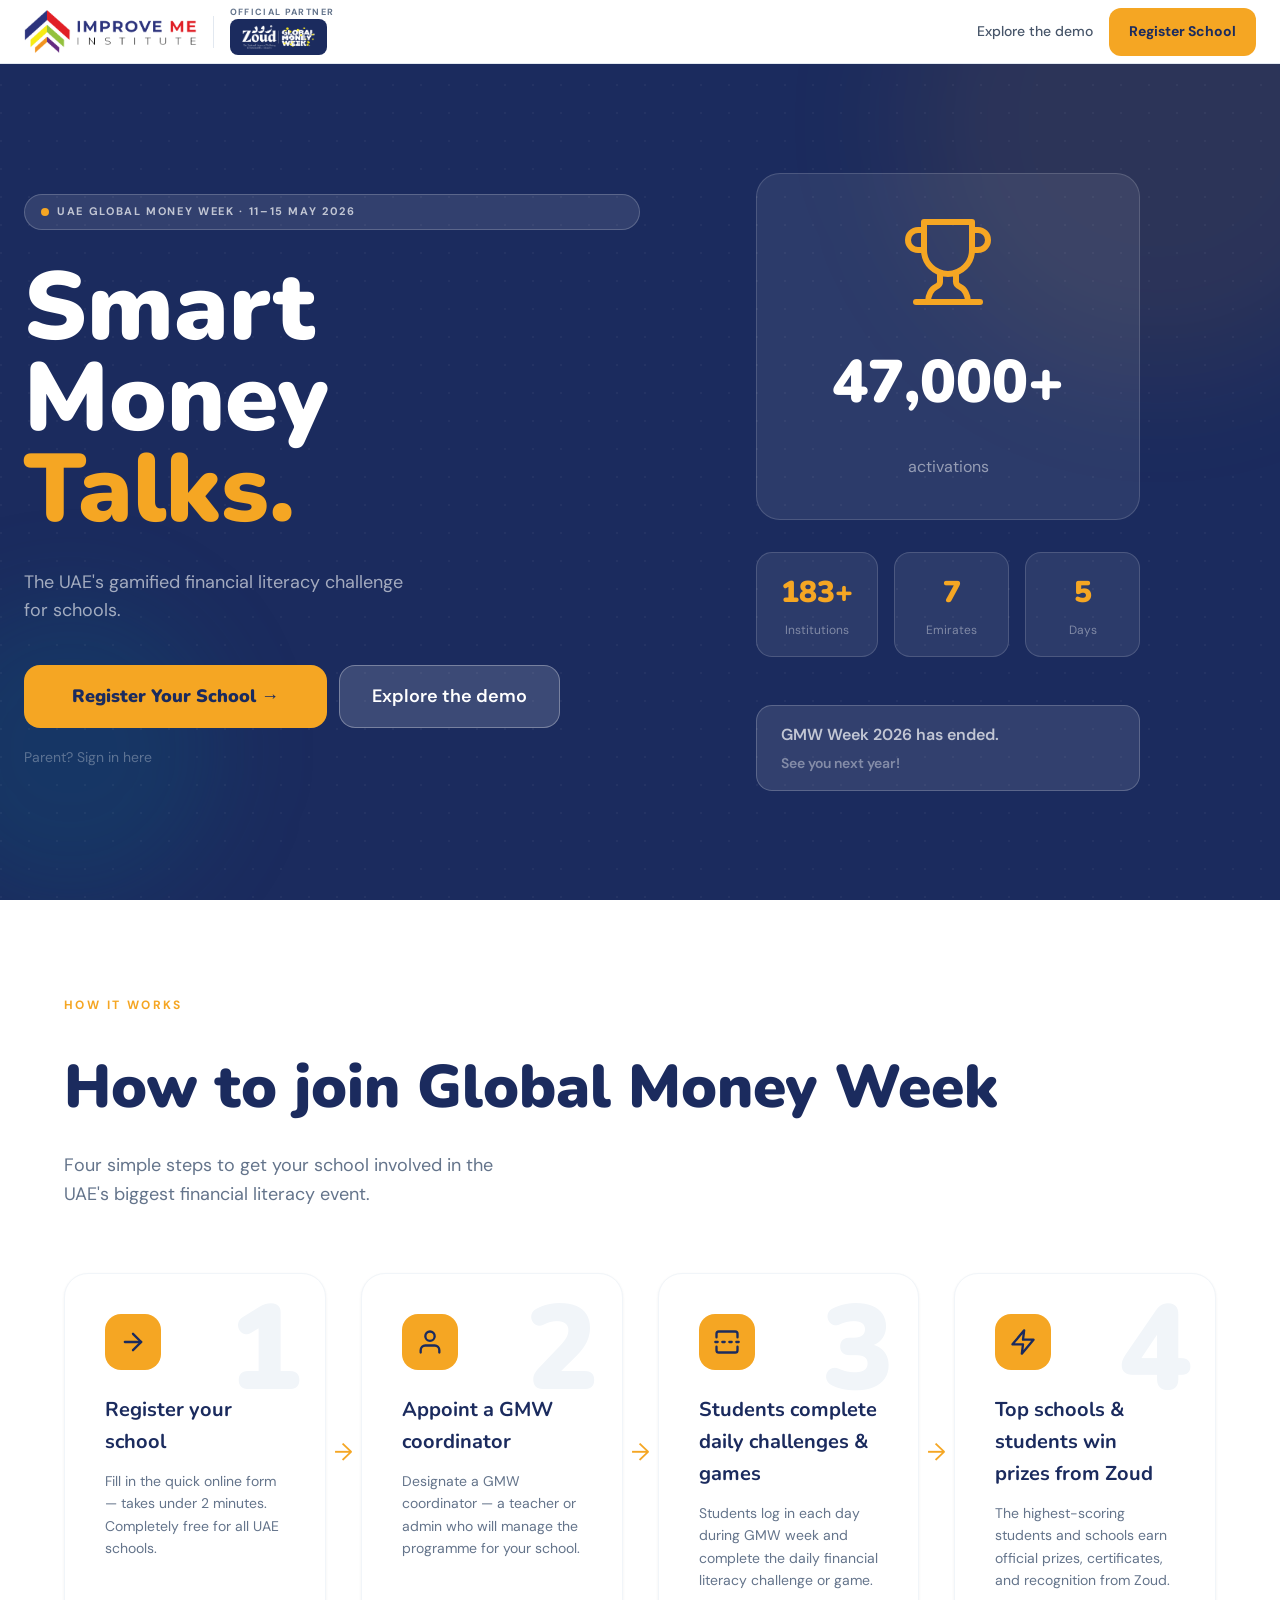
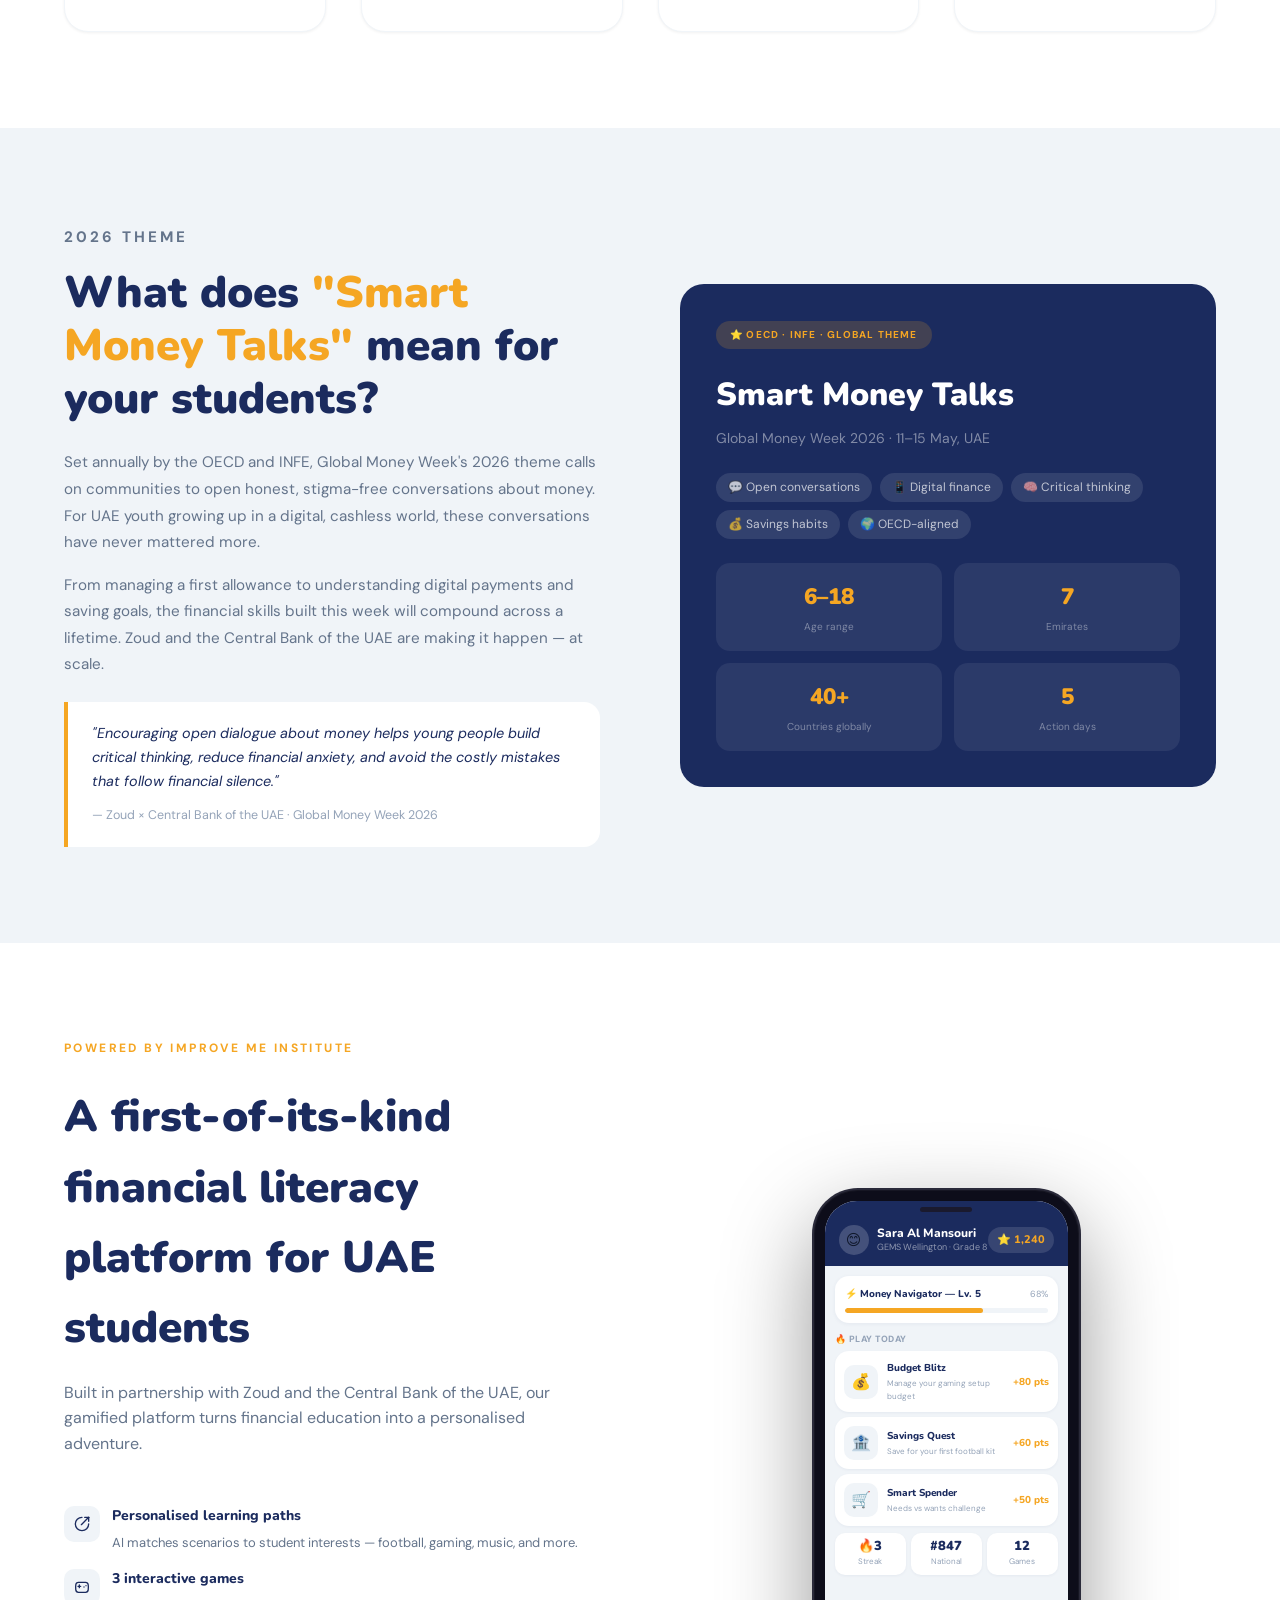
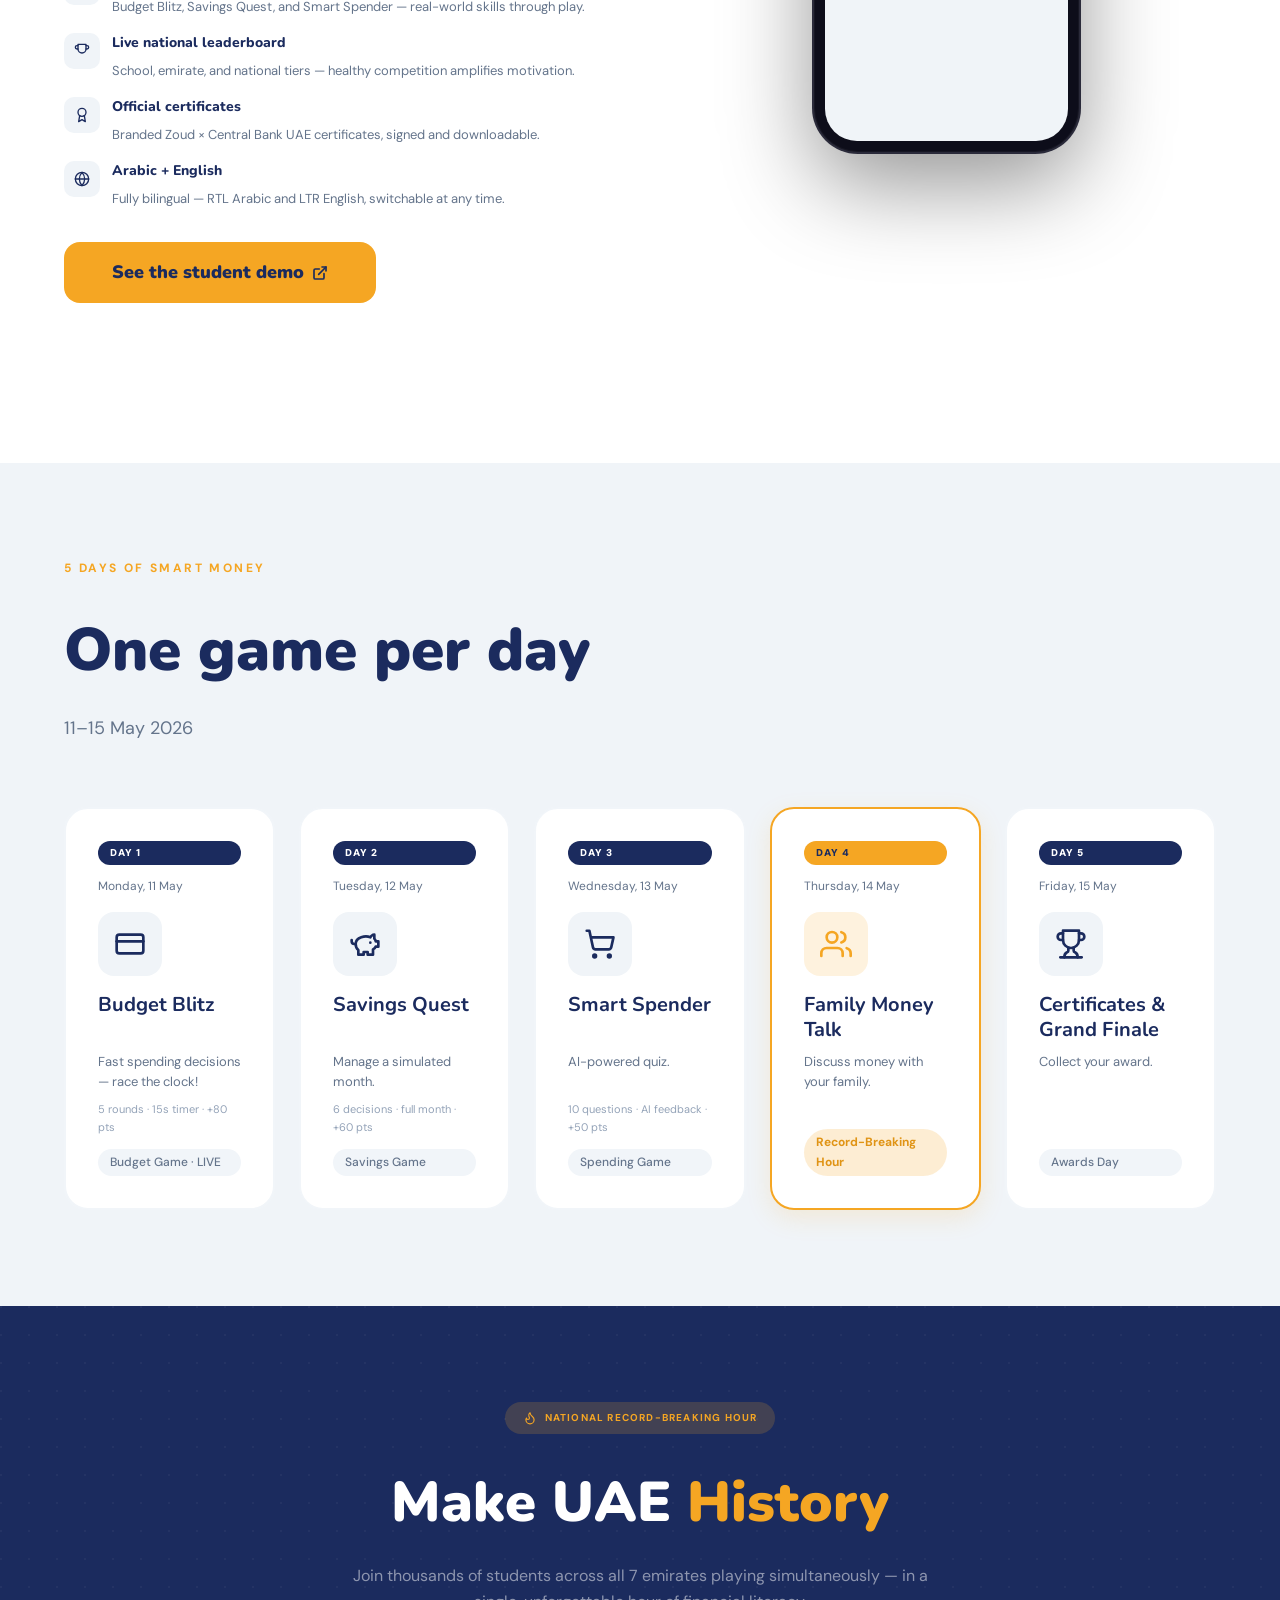
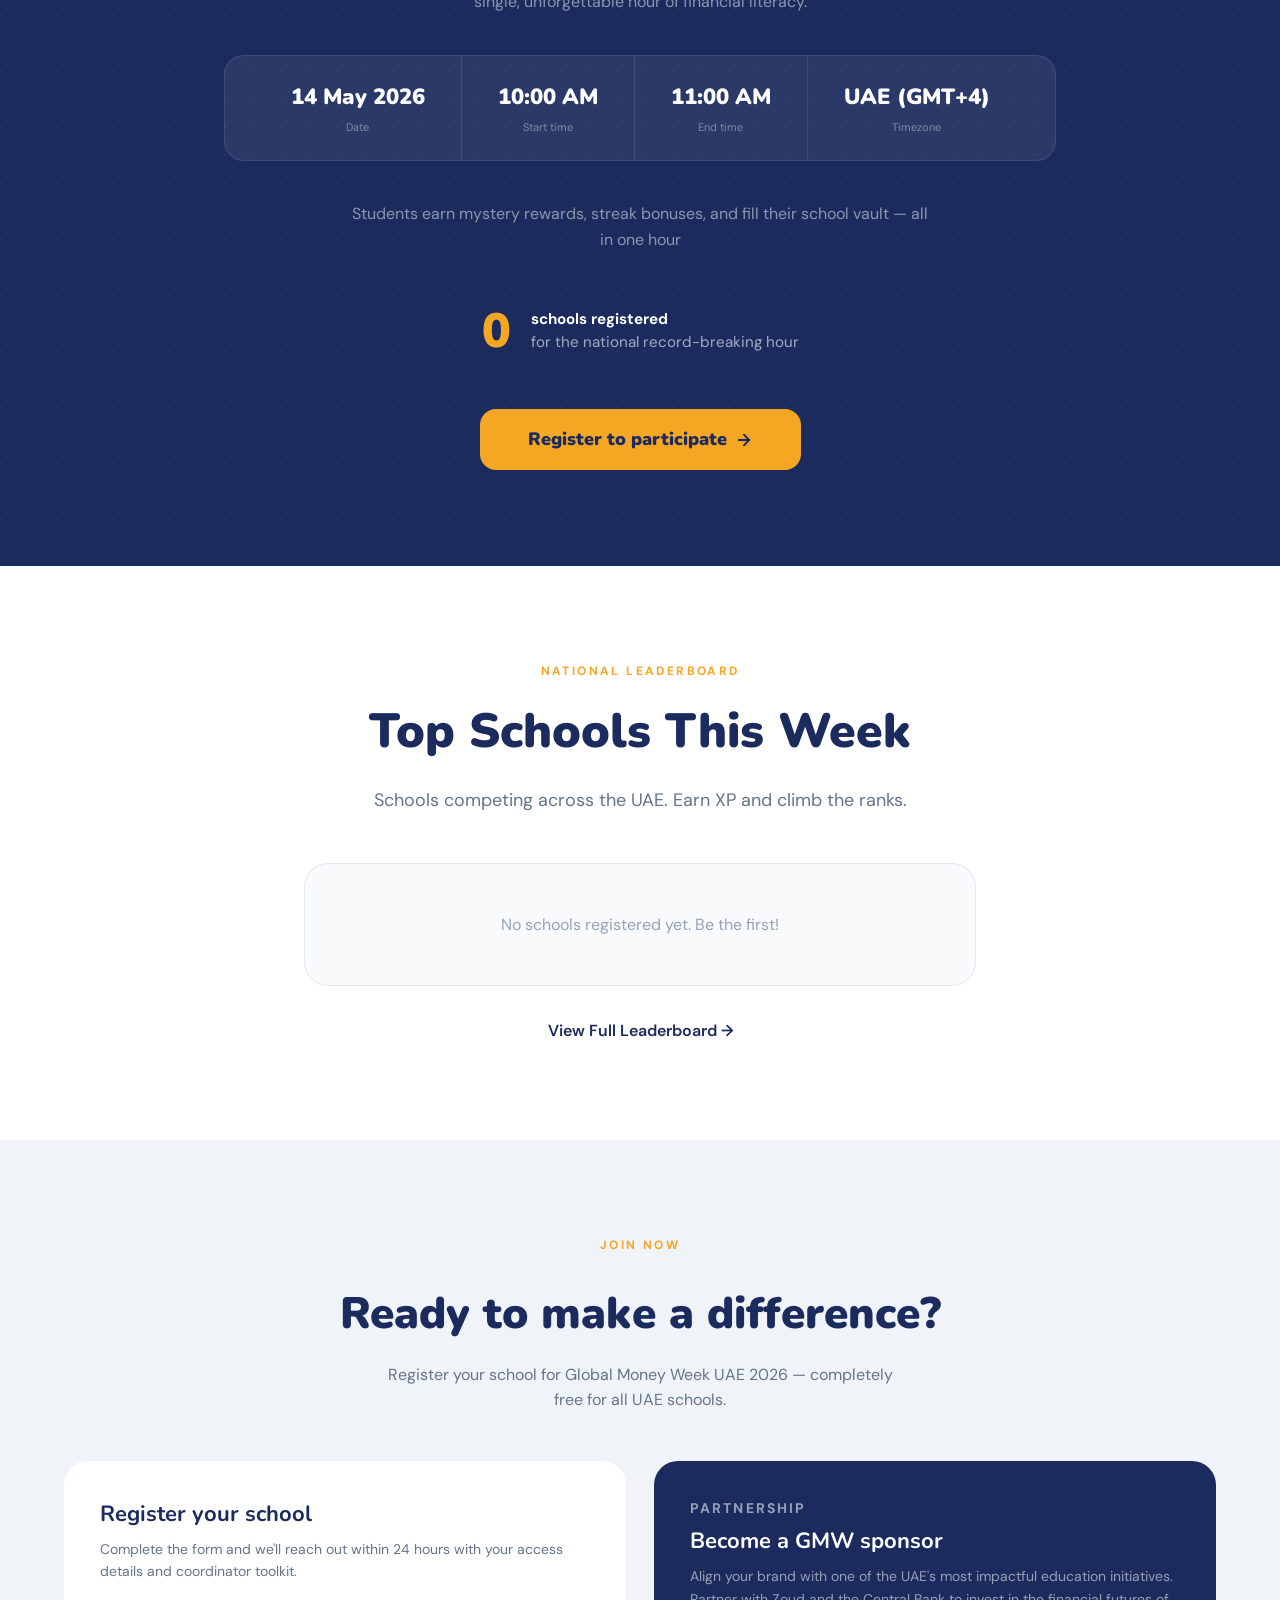
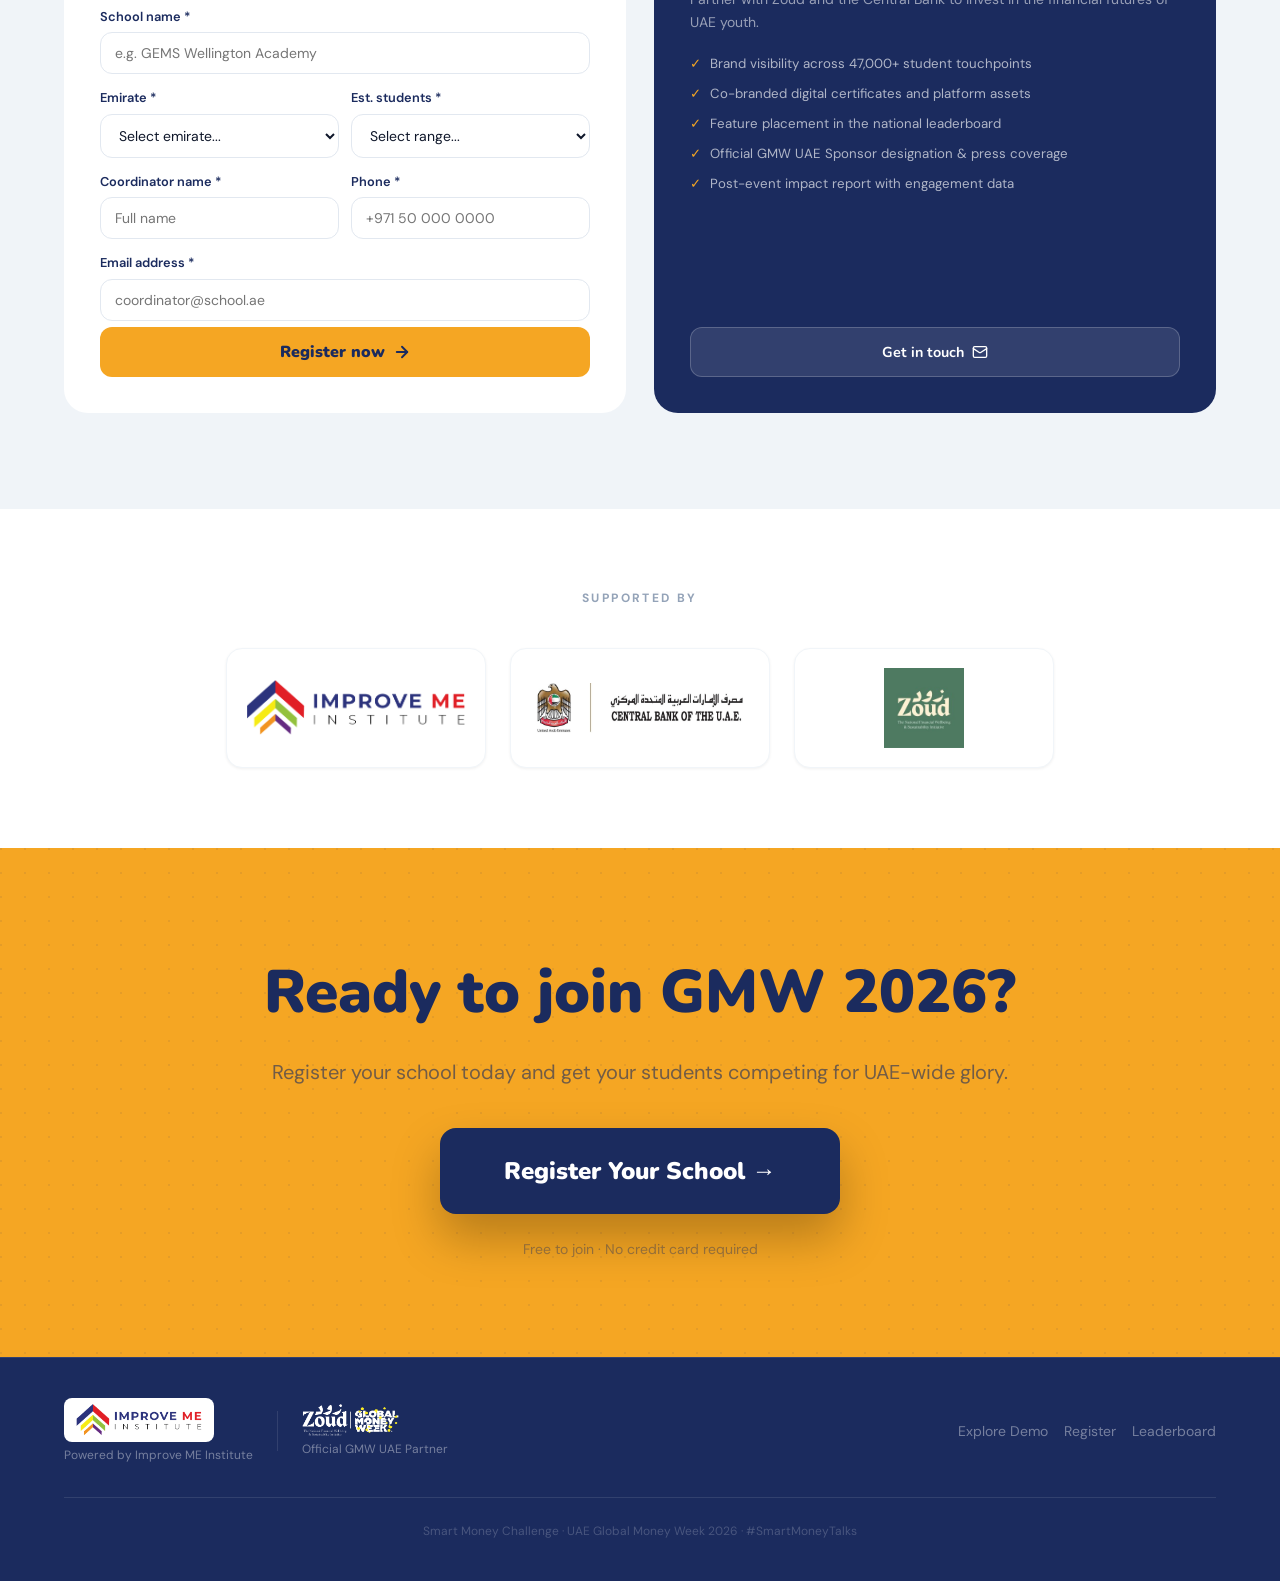
==== commit 5542b189: "Remove nine feature cards below mobile mockup on smart-money-challenge page Co-Authored-By: Claude S" ====
--- a/landing-page/smart-money-challenge.html
+++ b/landing-page/smart-money-challenge.html
@@ -813,72 +813,6 @@
       </div>
     </div>
 
-    <!-- Feature cards grid -->
-    <div class="features-grid">
-      <div class="feature-card">
-        <div class="feature-icon">
-          <svg viewBox="0 0 24 24" fill="none" stroke="currentColor" stroke-width="2" stroke-linecap="round" stroke-linejoin="round" aria-hidden="true"><path d="M12 2a10 10 0 1 0 10 10"/><path d="M22 2 11 13"/><path d="M22 2h-6"/><path d="M22 2v6"/></svg>
-        </div>
-        <div class="feature-title">Personalised learning paths</div>
-        <p class="feature-desc">AI matches financial scenarios to student interests — football, gaming, music, and more.</p>
-      </div>
-      <div class="feature-card">
-        <div class="feature-icon">
-          <svg viewBox="0 0 24 24" fill="none" stroke="currentColor" stroke-width="2" stroke-linecap="round" stroke-linejoin="round" aria-hidden="true"><line x1="6" y1="11" x2="10" y2="11"/><line x1="8" y1="9" x2="8" y2="13"/><line x1="15" y1="12" x2="15.01" y2="12"/><line x1="18" y1="10" x2="18.01" y2="10"/><path d="M17.32 5H6.68a4 4 0 0 0-3.978 3.59 27.72 27.72 0 0 0 0 7.82A4 4 0 0 0 6.68 20h10.64a4 4 0 0 0 3.978-3.59 27.72 27.72 0 0 0 0-7.82A4 4 0 0 0 17.32 5z"/></svg>
-        </div>
-        <div class="feature-title">3 interactive games</div>
-        <p class="feature-desc">Budget Blitz, Savings Quest, and Smart Spender — real-world skills through play.</p>
-      </div>
-      <div class="feature-card">
-        <div class="feature-icon">
-          <svg viewBox="0 0 24 24" fill="none" stroke="currentColor" stroke-width="2" stroke-linecap="round" stroke-linejoin="round" aria-hidden="true"><path d="M6 9H4.5a2.5 2.5 0 0 1 0-5H6"/><path d="M18 9h1.5a2.5 2.5 0 0 0 0-5H18"/><path d="M4 22h16"/><path d="M10 14.66V17c0 .55-.47.98-.97 1.21C7.85 18.75 7 20.24 7 22"/><path d="M14 14.66V17c0 .55.47.98.97 1.21C16.15 18.75 17 20.24 17 22"/><path d="M18 2H6v7a6 6 0 0 0 12 0V2Z"/></svg>
-        </div>
-        <div class="feature-title">Live national leaderboard</div>
-        <p class="feature-desc">School, emirate, and national tiers — healthy competition amplifies motivation.</p>
-      </div>
-      <div class="feature-card">
-        <div class="feature-icon">
-          <svg viewBox="0 0 24 24" fill="none" stroke="currentColor" stroke-width="2" stroke-linecap="round" stroke-linejoin="round" aria-hidden="true"><circle cx="12" cy="8" r="6"/><path d="M15.477 12.89 17 22l-5-3-5 3 1.523-9.11"/></svg>
-        </div>
-        <div class="feature-title">Official certificates</div>
-        <p class="feature-desc">Branded Zoud × Central Bank UAE completion certificates, signed and downloadable.</p>
-      </div>
-      <div class="feature-card">
-        <div class="feature-icon">
-          <svg viewBox="0 0 24 24" fill="none" stroke="currentColor" stroke-width="2" stroke-linecap="round" stroke-linejoin="round" aria-hidden="true"><path d="M12 2v4"/><path d="m6.343 6.343-2.829 2.829"/><path d="M2 12h4"/><path d="m6.343 17.657-2.829 2.829"/><path d="M12 18v4"/><path d="m17.657 17.657 2.829 2.829"/><path d="M18 12h4"/><path d="m17.657 6.343 2.829-2.829"/></svg>
-        </div>
-        <div class="feature-title">Badges, streaks &amp; rewards</div>
-        <p class="feature-desc">Custom avatars, daily streaks, unlockable badges — students keep coming back.</p>
-      </div>
-      <div class="feature-card">
-        <div class="feature-icon">
-          <svg viewBox="0 0 24 24" fill="none" stroke="currentColor" stroke-width="2" stroke-linecap="round" stroke-linejoin="round" aria-hidden="true"><circle cx="12" cy="12" r="10"/><path d="M2 12h20"/><path d="M12 2a15.3 15.3 0 0 1 4 10 15.3 15.3 0 0 1-4 10 15.3 15.3 0 0 1-4-10 15.3 15.3 0 0 1 4-10z"/></svg>
-        </div>
-        <div class="feature-title">Arabic + English</div>
-        <p class="feature-desc">Fully bilingual — RTL Arabic and LTR English, switchable at any time.</p>
-      </div>
-      <div class="feature-card">
-        <div class="feature-icon">
-          <svg viewBox="0 0 24 24" fill="none" stroke="currentColor" stroke-width="2" stroke-linecap="round" stroke-linejoin="round" aria-hidden="true"><path d="M20 12V22H4V12"/><path d="M22 7H2v5h20V7z"/><path d="M12 22V7"/><path d="M12 7H7.5a2.5 2.5 0 0 1 0-5C11 2 12 7 12 7z"/><path d="M12 7h4.5a2.5 2.5 0 0 0 0-5C13 2 12 7 12 7z"/></svg>
-        </div>
-        <div class="feature-title">Daily mystery rewards</div>
-        <p class="feature-desc">Surprise bonuses keep students coming back every day.</p>
-      </div>
-      <div class="feature-card">
-        <div class="feature-icon">
-          <svg viewBox="0 0 24 24" fill="none" stroke="currentColor" stroke-width="2" stroke-linecap="round" stroke-linejoin="round" aria-hidden="true"><path d="M17 21v-2a4 4 0 0 0-4-4H5a4 4 0 0 0-4 4v2"/><circle cx="9" cy="7" r="4"/><path d="M23 21v-2a4 4 0 0 0-3-3.87"/><path d="M16 3.13a4 4 0 0 1 0 7.75"/></svg>
-        </div>
-        <div class="feature-title">Rivalry challenges</div>
-        <p class="feature-desc">Personalised messages push students to beat their classmates.</p>
-      </div>
-      <div class="feature-card">
-        <div class="feature-icon">
-          <svg viewBox="0 0 24 24" fill="none" stroke="currentColor" stroke-width="2" stroke-linecap="round" stroke-linejoin="round" aria-hidden="true"><rect x="2" y="7" width="20" height="14" rx="2"/><path d="M16 21V5a2 2 0 0 0-2-2h-4a2 2 0 0 0-2 2v16"/></svg>
-        </div>
-        <div class="feature-title">School vault</div>
-        <p class="feature-desc">Every student's points contribute to their school's team total.</p>
-      </div>
-    </div>
   </div>
 </section>
 
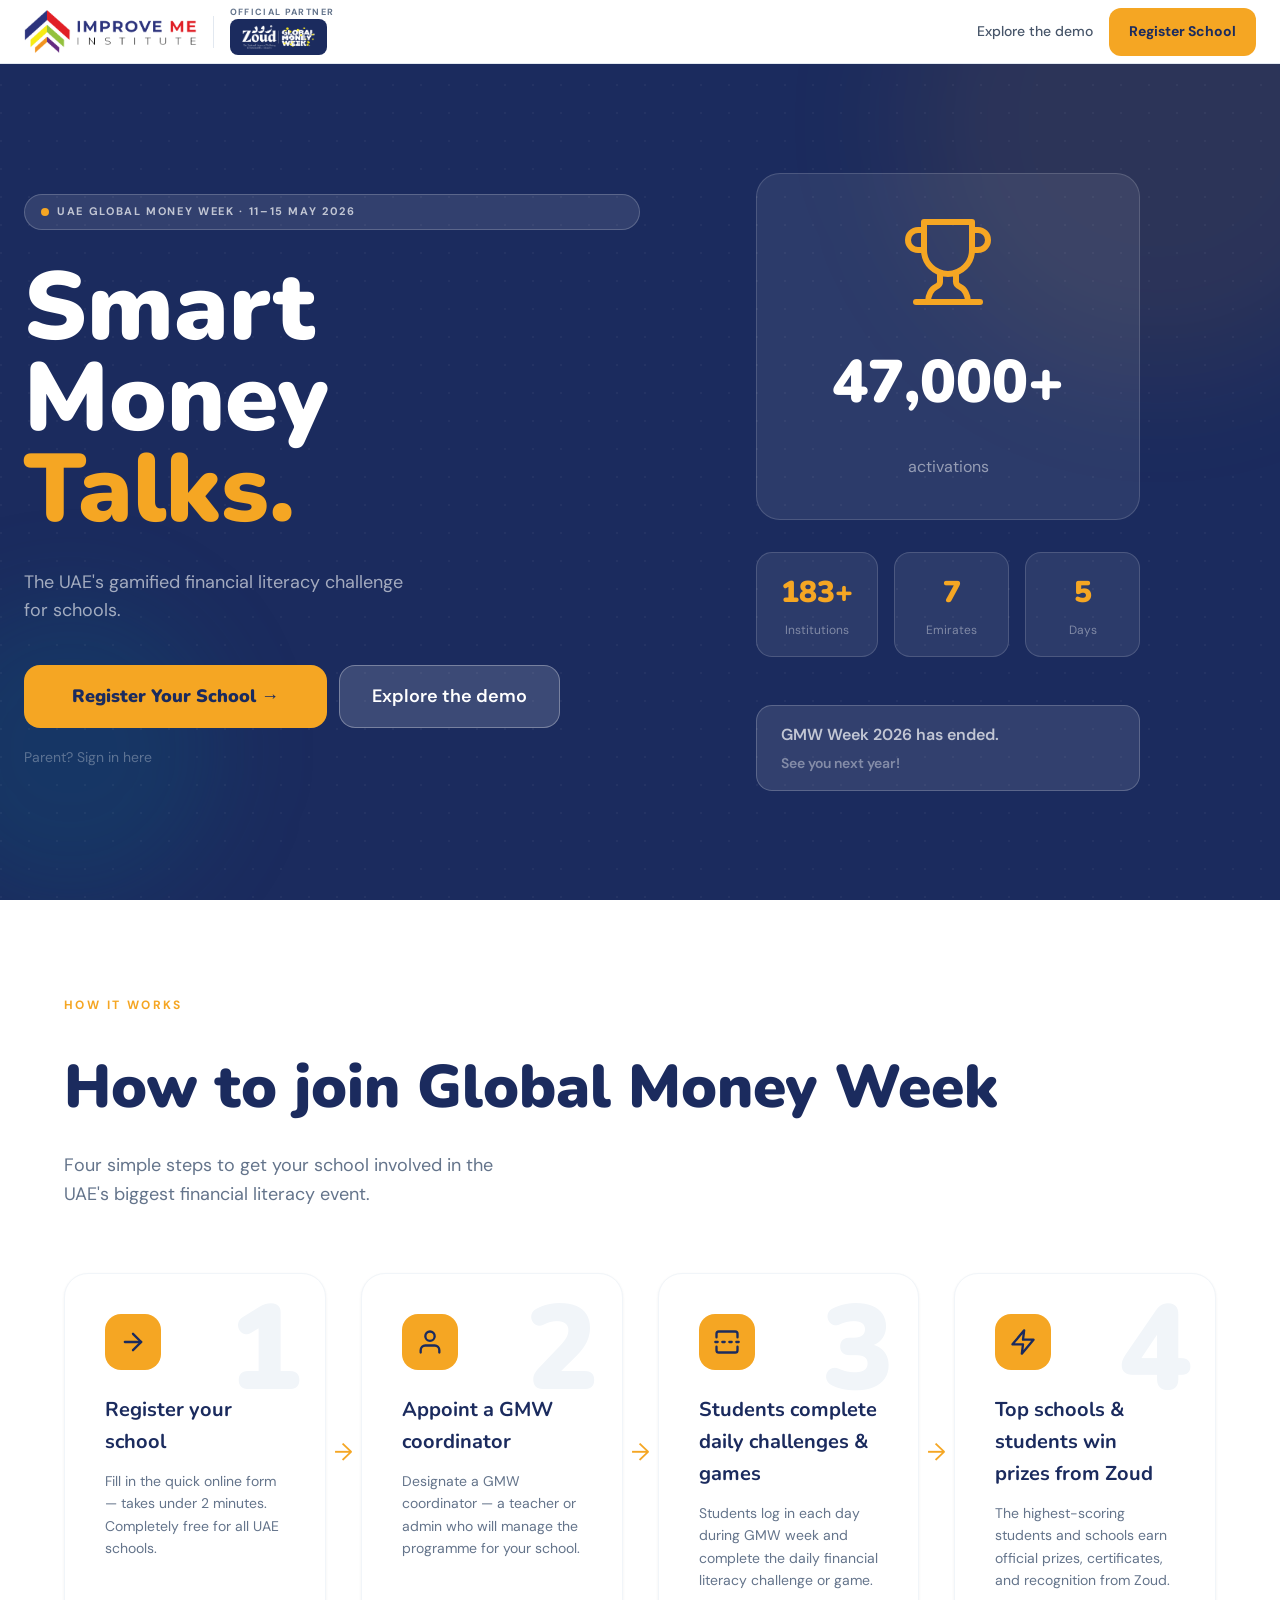
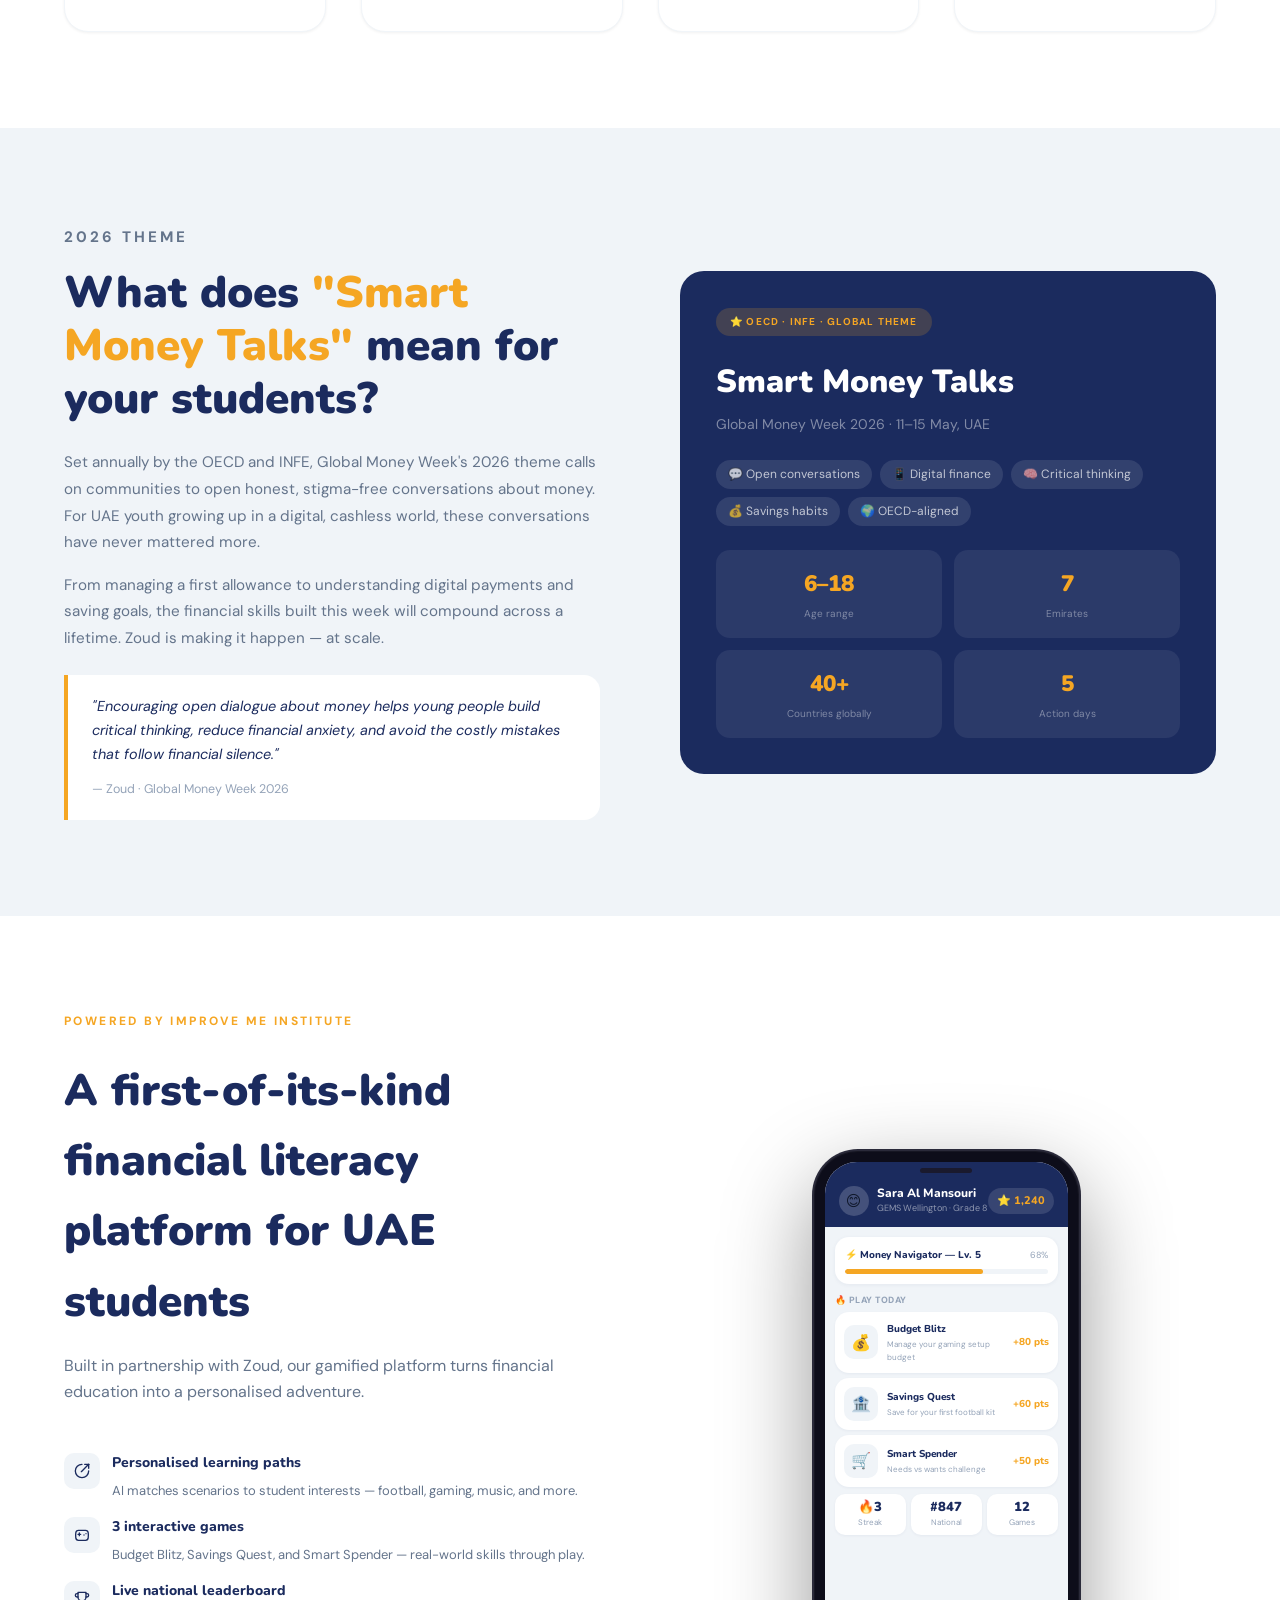
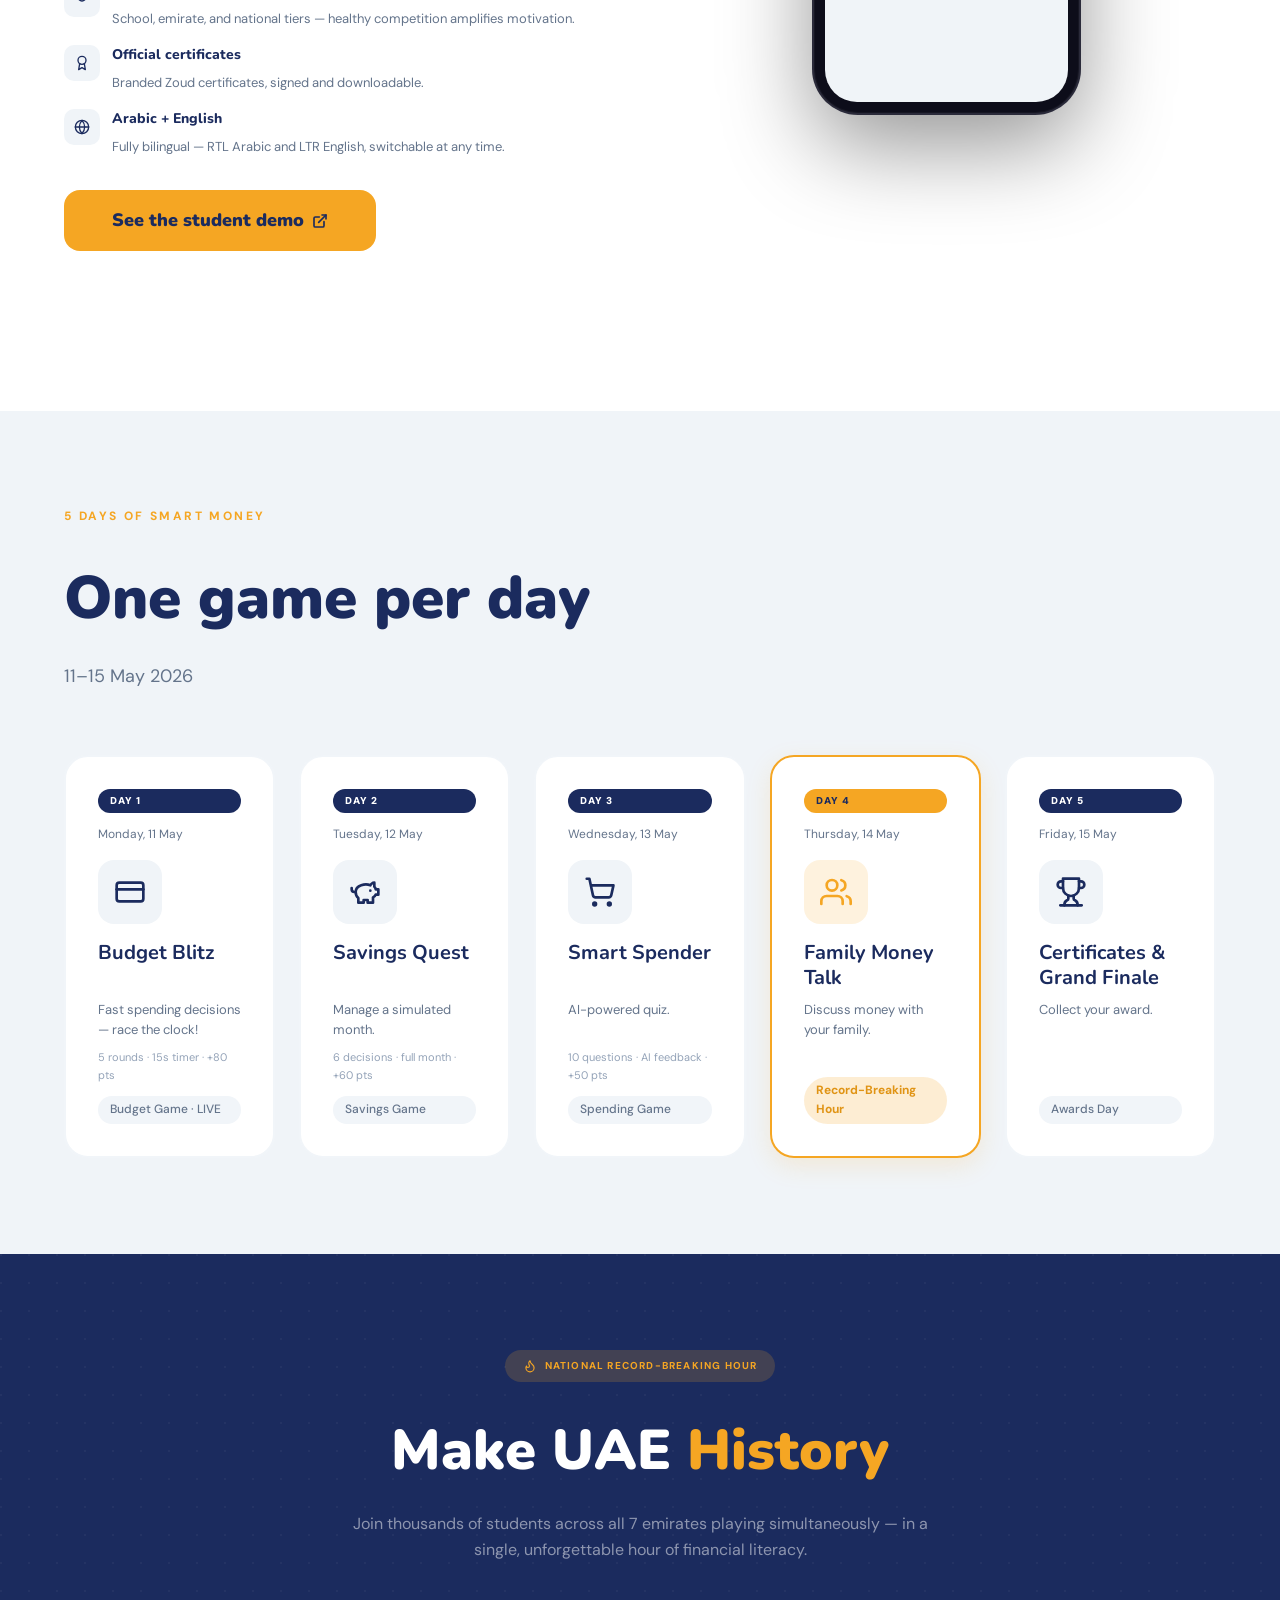
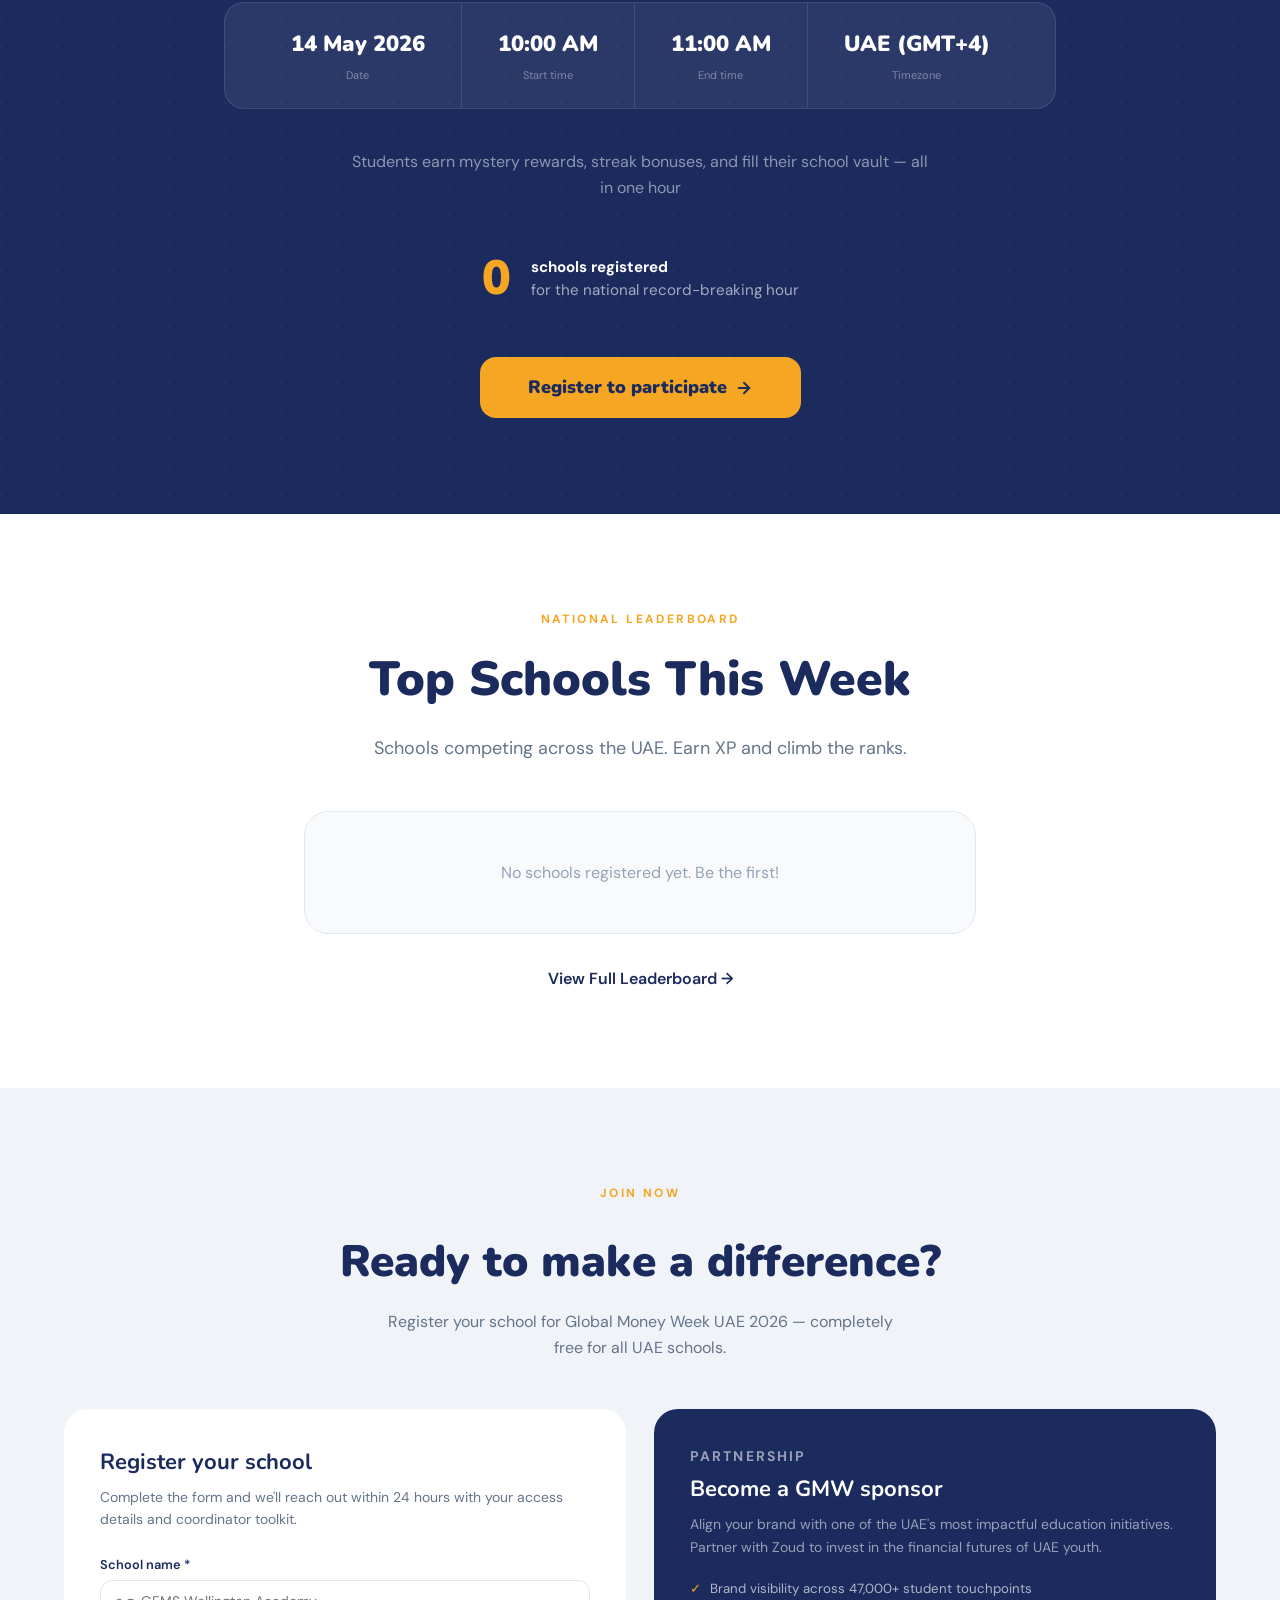
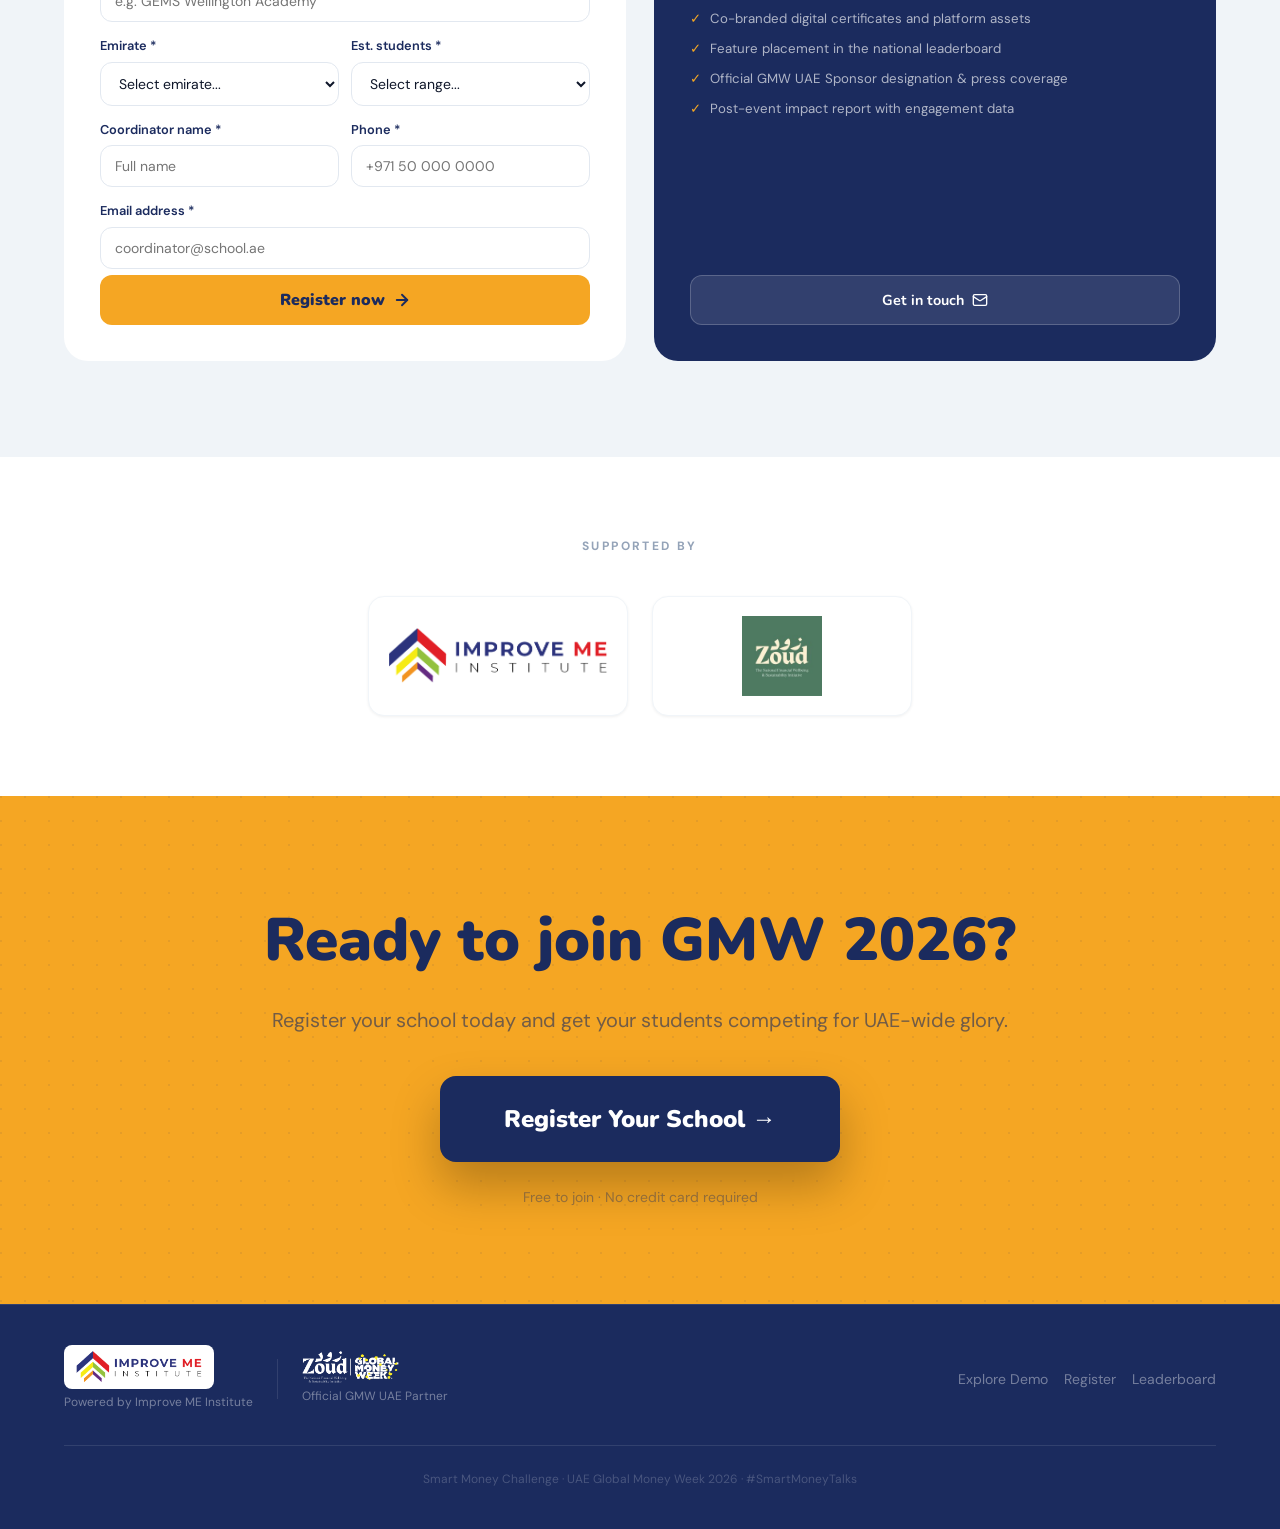
==== commit 9076663b: "Remove all mentions of Central Bank of UAE from smart-money-challenge page and app screens Co-Author" ====
--- a/landing-page/smart-money-challenge.html
+++ b/landing-page/smart-money-challenge.html
@@ -690,10 +690,10 @@
       <p class="section-tag">2026 Theme</p>
       <h2 class="about-h2">What does <span>"Smart Money Talks"</span> mean for your students?</h2>
       <p>Set annually by the OECD and INFE, Global Money Week's 2026 theme calls on communities to open honest, stigma-free conversations about money. For UAE youth growing up in a digital, cashless world, these conversations have never mattered more.</p>
-      <p>From managing a first allowance to understanding digital payments and saving goals, the financial skills built this week will compound across a lifetime. Zoud and the Central Bank of the UAE are making it happen — at scale.</p>
+      <p>From managing a first allowance to understanding digital payments and saving goals, the financial skills built this week will compound across a lifetime. Zoud is making it happen — at scale.</p>
       <div class="about-quote">
         <blockquote>"Encouraging open dialogue about money helps young people build critical thinking, reduce financial anxiety, and avoid the costly mistakes that follow financial silence."</blockquote>
-        <cite>— Zoud × Central Bank of the UAE · Global Money Week 2026</cite>
+        <cite>— Zoud · Global Money Week 2026</cite>
       </div>
     </div>
     <div class="theme-card">
@@ -726,7 +726,7 @@
       <div>
         <p class="section-tag">Powered by Improve ME Institute</p>
         <h2 class="features-h2">A first-of-its-kind financial literacy platform for UAE students</h2>
-        <p class="features-sub">Built in partnership with Zoud and the Central Bank of the UAE, our gamified platform turns financial education into a personalised adventure.</p>
+        <p class="features-sub">Built in partnership with Zoud, our gamified platform turns financial education into a personalised adventure.</p>
         <ul class="feat-hl">
           <li>
             <div class="feat-hl-icon"><svg viewBox="0 0 24 24" fill="none" stroke-width="2" stroke-linecap="round" stroke-linejoin="round" aria-hidden="true"><path d="M12 2a10 10 0 1 0 10 10"/><path d="M22 2 11 13"/><path d="M22 2h-6"/><path d="M22 2v6"/></svg></div>
@@ -742,7 +742,7 @@
           </li>
           <li>
             <div class="feat-hl-icon"><svg viewBox="0 0 24 24" fill="none" stroke-width="2" stroke-linecap="round" stroke-linejoin="round" aria-hidden="true"><circle cx="12" cy="8" r="6"/><path d="M15.477 12.89 17 22l-5-3-5 3 1.523-9.11"/></svg></div>
-            <div><span class="feat-hl-title">Official certificates</span><span class="feat-hl-desc">Branded Zoud × Central Bank UAE certificates, signed and downloadable.</span></div>
+            <div><span class="feat-hl-title">Official certificates</span><span class="feat-hl-desc">Branded Zoud certificates, signed and downloadable.</span></div>
           </li>
           <li>
             <div class="feat-hl-icon"><svg viewBox="0 0 24 24" fill="none" stroke-width="2" stroke-linecap="round" stroke-linejoin="round" aria-hidden="true"><circle cx="12" cy="12" r="10"/><path d="M2 12h20"/><path d="M12 2a15.3 15.3 0 0 1 4 10 15.3 15.3 0 0 1-4 10 15.3 15.3 0 0 1-4-10 15.3 15.3 0 0 1 4-10z"/></svg></div>
@@ -1023,7 +1023,7 @@
         <div>
           <p class="sponsor-label">Partnership</p>
           <h3>Become a GMW sponsor</h3>
-          <p>Align your brand with one of the UAE's most impactful education initiatives. Partner with Zoud and the Central Bank to invest in the financial futures of UAE youth.</p>
+          <p>Align your brand with one of the UAE's most impactful education initiatives. Partner with Zoud to invest in the financial futures of UAE youth.</p>
         </div>
         <ul class="sponsor-list">
           <li>Brand visibility across 47,000+ student touchpoints</li>
@@ -1049,10 +1049,7 @@
       <div class="logo-box">
         <img src="images/imi_logo.png" alt="Improve ME Institute"/>
       </div>
-      <div class="logo-box wide">
-        <img src="images/central_bank.jpg" alt="Central Bank UAE"/>
-      </div>
-      <div class="logo-box">
+<div class="logo-box">
         <img src="images/zoud_uae_logo.jpg" alt="Zoud UAE"/>
       </div>
     </div>
